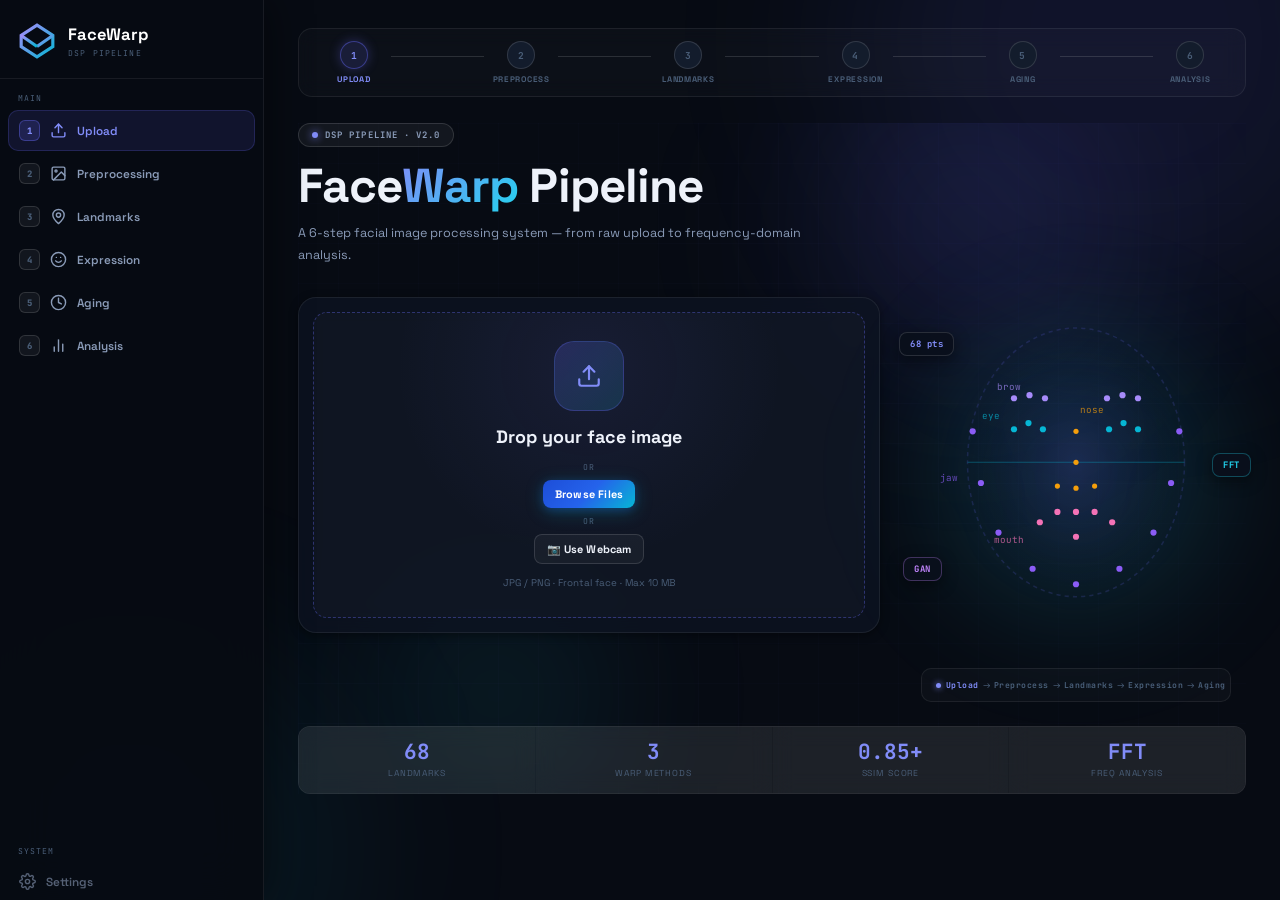
==== index.html @ c85b8b1a "özellik" ====
<!DOCTYPE html>
<html lang="en">

<head>
  <meta charset="UTF-8" />
  <meta name="viewport" content="width=device-width,initial-scale=1.0" />
  <title>FaceWarp DSP</title>
  <link rel="stylesheet" href="style.css" />
  <link
    href="https://fonts.googleapis.com/css2?family=Space+Grotesk:wght@400;500;600;700;800&family=JetBrains+Mono:wght@400;500;600;700&display=swap"
    rel="stylesheet" />
</head>

<body>

  <!-- ═══ SIDEBAR ═══ -->
  <aside class="sidebar" id="sidebar">
    <div class="sb-brand">
      <div class="sb-logo"><svg viewBox="0 0 24 24" fill="none" stroke="url(#lg)" stroke-width="2">
          <defs>
            <linearGradient id="lg" x1="0" y1="0" x2="1" y2="1">
              <stop offset="0%" stop-color="#a78bfa" />
              <stop offset="100%" stop-color="#06b6d4" />
            </linearGradient>
          </defs>
          <polygon points="12 2 22 8.5 22 15.5 12 22 2 15.5 2 8.5" />
          <line x1="12" y1="22" x2="12" y2="8.5" />
          <line x1="22" y1="8.5" x2="12" y2="15.5" />
          <line x1="2" y1="8.5" x2="12" y2="15.5" />
        </svg></div>
      <div>
        <div class="sb-title">FaceWarp</div>
        <div class="sb-sub">DSP Pipeline</div>
      </div>
    </div>
    <div class="sb-section-label">Main</div>
    <nav class="sb-nav">
      <button class="sb-item active" data-page="upload">
        <div class="sb-badge">1</div>
        <div class="sb-icon"><svg viewBox="0 0 24 24">
            <path d="M21 15v4a2 2 0 01-2 2H5a2 2 0 01-2-2v-4" />
            <polyline points="17 8 12 3 7 8" />
            <line x1="12" y1="3" x2="12" y2="15" />
          </svg></div><span>Upload</span>
      </button>
      <button class="sb-item" data-page="preprocess">
        <div class="sb-badge">2</div>
        <div class="sb-icon"><svg viewBox="0 0 24 24">
            <rect x="3" y="3" width="18" height="18" rx="2" />
            <circle cx="8.5" cy="8.5" r="1.5" />
            <path d="M21 15l-5-5L5 21" />
          </svg></div><span>Preprocessing</span>
      </button>
      <button class="sb-item" data-page="landmarks">
        <div class="sb-badge">3</div>
        <div class="sb-icon"><svg viewBox="0 0 24 24">
            <circle cx="12" cy="10" r="3" />
            <path d="M12 2a8 8 0 00-8 8c0 5.4 8 12 8 12s8-6.6 8-12a8 8 0 00-8-8z" />
          </svg></div><span>Landmarks</span>
      </button>
      <button class="sb-item" data-page="expression">
        <div class="sb-badge">4</div>
        <div class="sb-icon"><svg viewBox="0 0 24 24">
            <circle cx="12" cy="12" r="10" />
            <path d="M8 14s1.5 2 4 2 4-2 4-2" />
            <line x1="9" y1="9" x2="9.01" y2="9" />
            <line x1="15" y1="9" x2="15.01" y2="9" />
          </svg></div><span>Expression</span>
      </button>
      <button class="sb-item" data-page="aging">
        <div class="sb-badge">5</div>
        <div class="sb-icon"><svg viewBox="0 0 24 24">
            <circle cx="12" cy="12" r="10" />
            <polyline points="12 6 12 12 16 14" />
          </svg></div><span>Aging</span>
      </button>
      <button class="sb-item" data-page="analysis">
        <div class="sb-badge">6</div>
        <div class="sb-icon"><svg viewBox="0 0 24 24">
            <line x1="18" y1="20" x2="18" y2="10" />
            <line x1="12" y1="20" x2="12" y2="4" />
            <line x1="6" y1="20" x2="6" y2="14" />
          </svg></div><span>Analysis</span>
      </button>
    </nav>
    <div class="sb-section-label" style="margin-top:auto">System</div>
    <div class="sb-nav">
      <button class="sb-item sb-item-dim" data-page="settings">
        <div class="sb-icon"><svg viewBox="0 0 24 24">
            <circle cx="12" cy="12" r="3" />
            <path
              d="M19.4 15a1.65 1.65 0 00.33 1.82l.06.06a2 2 0 01-2.83 2.83l-.06-.06a1.65 1.65 0 00-1.82-.33 1.65 1.65 0 00-1 1.51V21a2 2 0 01-4 0v-.09A1.65 1.65 0 009 19.4a1.65 1.65 0 00-1.82.33l-.06.06a2 2 0 01-2.83-2.83l.06-.06A1.65 1.65 0 004.68 15a1.65 1.65 0 00-1.51-1H3a2 2 0 010-4h.09A1.65 1.65 0 004.6 9a1.65 1.65 0 00-.33-1.82l-.06-.06a2 2 0 012.83-2.83l.06.06A1.65 1.65 0 009 4.68a1.65 1.65 0 001-1.51V3a2 2 0 014 0v.09a1.65 1.65 0 001 1.51 1.65 1.65 0 001.82-.33l.06-.06a2 2 0 012.83 2.83l-.06.06A1.65 1.65 0 0019.4 9a1.65 1.65 0 001.51 1H21a2 2 0 010 4h-.09a1.65 1.65 0 00-1.51 1z" />
          </svg></div><span>Settings</span>
      </button>
    </div>

  </aside>

  <!-- ═══ MOBILE BAR ═══ -->
  <header class="topbar" id="topbar">
    <button class="topbar-btn" id="menuBtn"><span></span><span></span><span></span></button>
    <div class="topbar-title">FaceWarp DSP</div>
  </header>
  <div class="overlay" id="overlay"></div>

  <!-- ═══ MAIN ═══ -->
  <main class="main" id="main">

    <!-- Pipeline Progress Strip -->
    <div class="pipeline-strip" id="pipelineStrip">
      <div class="ps-step ps-active" data-step="upload">
        <div class="ps-node">1</div>
        <div>Upload</div>
      </div>
      <div class="ps-line" id="pline-1"></div>
      <div class="ps-step" data-step="preprocess">
        <div class="ps-node">2</div>
        <div>Preprocess</div>
      </div>
      <div class="ps-line" id="pline-2"></div>
      <div class="ps-step" data-step="landmarks">
        <div class="ps-node">3</div>
        <div>Landmarks</div>
      </div>
      <div class="ps-line" id="pline-3"></div>
      <div class="ps-step" data-step="expression">
        <div class="ps-node">4</div>
        <div>Expression</div>
      </div>
      <div class="ps-line" id="pline-4"></div>
      <div class="ps-step" data-step="aging">
        <div class="ps-node">5</div>
        <div>Aging</div>
      </div>
      <div class="ps-line" id="pline-5"></div>
      <div class="ps-step" data-step="analysis">
        <div class="ps-node">6</div>
        <div>Analysis</div>
      </div>
    </div>

    <!-- ═══════ PAGE: UPLOAD ═══════ -->
    <div class="page active" id="page-upload" style="position:relative">

      <!-- Animated background -->
      <div class="hero-bg" aria-hidden="true">
        <div class="hero-orb hero-orb-1"></div>
        <div class="hero-orb hero-orb-2"></div>
        <svg class="hero-grid" xmlns="http://www.w3.org/2000/svg">
          <defs>
            <pattern id="hgrid" width="40" height="40" patternUnits="userSpaceOnUse">
              <path d="M 40 0 L 0 0 0 40" fill="none" stroke="rgba(99,102,241,0.06)" stroke-width="1" />
            </pattern>
          </defs>
          <rect width="100%" height="100%" fill="url(#hgrid)" />
        </svg>
      </div>

      <!-- Hero Header -->
      <div class="hero-header">
        <div class="hero-badge"><span class="hero-badge-dot"></span>DSP Pipeline &middot; v2.0</div>
        <h1 class="hero-title">Face<span class="hero-grad">Warp</span> Pipeline</h1>
        <p class="hero-subtitle">A 6-step facial image processing system &mdash; from raw upload to frequency-domain
          analysis.</p>
      </div>

      <!-- Two-column layout -->
      <div class="hero-layout">

        <!-- Left: Upload -->
        <div class="upload-col">

          <div class="card card-upload" id="uploadCard">
            <div class="dropzone" id="dropzone">
              <div class="dz-ring">
                <svg viewBox="0 0 24 24">
                  <path d="M21 15v4a2 2 0 01-2 2H5a2 2 0 01-2-2v-4" />
                  <polyline points="17 8 12 3 7 8" />
                  <line x1="12" y1="3" x2="12" y2="15" />
                </svg>
              </div>
              <div class="dz-title">Drop your face image</div>
              <div class="dz-or">or</div>
              <button class="btn btn-primary btn-sm" id="browseBtn">Browse Files</button>
              <input type="file" id="fileInput" accept=".jpg,.jpeg,.png" hidden />
              <div class="dz-or">or</div>
              <button class="btn btn-outline btn-sm" id="webcamBtn" type="button">📷 Use Webcam</button>
              <div class="dz-hint">JPG / PNG · Frontal face · Max 10 MB</div>
            </div>
          </div>

          <div class="card card-preview" id="previewCard" style="display:none">
            <div class="pv-grid">
              <div class="pv-img-wrap"><img id="pvImg" src="" alt="Face" /></div>
              <div class="pv-details">
                <div class="pv-name" id="pvName">photo.jpg</div>
                <div class="pv-meta-grid">
                  <div class="pv-meta">
                    <div class="pv-meta-label">Format</div>
                    <div class="pv-meta-val" id="pvFormat">—</div>
                  </div>
                  <div class="pv-meta">
                    <div class="pv-meta-label">Size</div>
                    <div class="pv-meta-val" id="pvSize">—</div>
                  </div>
                  <div class="pv-meta">
                    <div class="pv-meta-label">Resolution</div>
                    <div class="pv-meta-val" id="pvRes">—</div>
                  </div>
                  <div class="pv-meta">
                    <div class="pv-meta-label">Validation</div>
                    <div class="pv-meta-val pv-ok" id="pvStatus">✓ Valid image</div>
                  </div>
                </div>
                <div class="pv-actions">
                  <button class="btn btn-primary" id="btnNext">Continue to Preprocessing →</button>
                  <button class="btn btn-ghost" id="btnRemove">Remove</button>
                </div>
              </div>
            </div>
          </div>

          <!-- Webcam panel -->
          <div class="card webcam-card" id="webcamCard" style="display:none">
            <div class="card-head">
              <h3>Webcam Capture</h3>
              <button class="btn btn-ghost btn-xs" id="btnCloseWebcam">✕ Close</button>
            </div>
            <div class="webcam-tryon-layout">
              <div class="webcam-preview-col">
                <div class="webcam-body">
                  <video id="webcamVideo" autoplay playsinline muted></video>
                  <canvas id="accessoryCanvas" aria-hidden="true"></canvas>
                  <canvas id="webcamCanvas" hidden></canvas>
                </div>
              </div>
              <aside class="accessory-catalog" aria-label="Virtual try-on catalog">
                <div class="catalog-topbar">
                  <div>
                    <div class="catalog-kicker">Virtual try-on</div>
                    <div class="catalog-title" id="catalogTitle">Categories</div>
                  </div>
                  <button class="btn btn-ghost btn-xs" id="catalogBackBtn" type="button">← Back</button>
                </div>

                <div class="catalog-breadcrumb" id="catalogBreadcrumb">Main menu</div>
                <div class="catalog-menu" id="catalogMenu"></div>

                <div class="catalog-selected">
                  <div><span>Glasses</span><strong id="selectedGlassesName">Off</strong></div>
                  <div><span>Hat</span><strong id="selectedHatName">Off</strong></div>
                  <div><span>Earrings</span><strong id="selectedEarringsName">Off</strong></div>
                  <div><span>Necklace</span><strong id="selectedNecklaceName">Off</strong></div>
                  <div><span>Lipstick</span><strong id="selectedLipstickName">Off</strong></div>
                  <div><span>Blush</span><strong id="selectedBlushName">Off</strong></div>
                  <div><span>Mirror</span><strong id="mirrorStatus">Off</strong></div>
                  <div><span>Debug</span><strong id="makeupDebugStatus">Debug anchors off</strong></div>
                </div>

                <div class="catalog-actions">
                  <button class="btn btn-outline btn-sm" id="catalogClearBtn" type="button">Clear Filters</button>
                  <button class="btn btn-outline btn-sm" id="mirrorToggleBtn" type="button">Mirror Off</button>
                </div>

                <div class="catalog-controls">
                  <span>A accessories</span>
                  <span>M makeup</span>
                  <span>B back</span>
                  <span>0 clear</span>
                  <span>D debug anchors</span>
                  <span>R mirror</span>
                  <span>Q / ESC close</span>
                </div>
              </aside>
            </div>
            <div id="liveOutputWrap" style="display:none;padding:6px 0;">
              <img id="liveOutput" alt="Live preview"
                style="width:100%;border-radius:8px;border:1px solid rgba(139,92,246,.25);" />
            </div>
            <div class="webcam-actions">
              <button class="btn btn-primary" id="btnCapture">📸 Capture Frame</button>
              <button class="btn btn-outline" id="btnLiveMode">⏵ Live Mode</button>
              <button class="btn btn-ghost" id="btnCancelWebcam">Cancel</button>
            </div>
          </div>

        </div><!-- /upload-col -->

        <!-- Right: Animated Face Visual -->
        <div class="hero-visual">
          <div class="hero-face-wrap">
            <div class="hero-face-bg"></div>
            <svg viewBox="0 0 300 340" class="hero-face-svg">
              <defs>
                <radialGradient id="faceBgG" cx="50%" cy="50%" r="50%">
                  <stop offset="0%" stop-color="rgba(99,102,241,0.12)" />
                  <stop offset="100%" stop-color="transparent" />
                </radialGradient>
              </defs>
              <ellipse cx="150" cy="160" rx="105" ry="130" fill="url(#faceBgG)" stroke="rgba(99,102,241,0.18)"
                stroke-width="1.5" stroke-dasharray="4 4" />
              <!-- Scan line -->
              <line x1="45" y1="160" x2="255" y2="160" stroke="rgba(6,182,212,0.35)" stroke-width="1"
                class="scan-line" />
              <!-- Jaw -->
              <circle cx="50" cy="130" r="3" fill="#8b5cf6" />
              <circle cx="58" cy="180" r="3" fill="#8b5cf6" />
              <circle cx="75" cy="228" r="3" fill="#8b5cf6" />
              <circle cx="108" cy="263" r="3" fill="#8b5cf6" />
              <circle cx="150" cy="278" r="3" fill="#8b5cf6" />
              <circle cx="192" cy="263" r="3" fill="#8b5cf6" />
              <circle cx="225" cy="228" r="3" fill="#8b5cf6" />
              <circle cx="242" cy="180" r="3" fill="#8b5cf6" />
              <circle cx="250" cy="130" r="3" fill="#8b5cf6" />
              <!-- Brows -->
              <circle cx="90" cy="98" r="3" fill="#a78bfa" />
              <circle cx="105" cy="95" r="3" fill="#a78bfa" />
              <circle cx="120" cy="98" r="3" fill="#a78bfa" />
              <circle cx="180" cy="98" r="3" fill="#a78bfa" />
              <circle cx="195" cy="95" r="3" fill="#a78bfa" />
              <circle cx="210" cy="98" r="3" fill="#a78bfa" />
              <!-- Eyes -->
              <circle cx="90" cy="128" r="3" fill="#06b6d4" />
              <circle cx="104" cy="122" r="3" fill="#06b6d4" />
              <circle cx="118" cy="128" r="3" fill="#06b6d4" />
              <circle cx="182" cy="128" r="3" fill="#06b6d4" />
              <circle cx="196" cy="122" r="3" fill="#06b6d4" />
              <circle cx="210" cy="128" r="3" fill="#06b6d4" />
              <!-- Nose -->
              <circle cx="150" cy="130" r="2.5" fill="#f59e0b" />
              <circle cx="150" cy="160" r="2.5" fill="#f59e0b" />
              <circle cx="150" cy="185" r="2.5" fill="#f59e0b" />
              <circle cx="132" cy="183" r="2.5" fill="#f59e0b" />
              <circle cx="168" cy="183" r="2.5" fill="#f59e0b" />
              <!-- Mouth -->
              <circle cx="115" cy="218" r="3" fill="#f472b6" />
              <circle cx="132" cy="208" r="3" fill="#f472b6" />
              <circle cx="150" cy="208" r="3" fill="#f472b6" />
              <circle cx="168" cy="208" r="3" fill="#f472b6" />
              <circle cx="185" cy="218" r="3" fill="#f472b6" />
              <circle cx="150" cy="232" r="3" fill="#f472b6" />
              <!-- Labels -->
              <text x="36" y="178" fill="#8b5cf6" font-size="9" font-family="JetBrains Mono,monospace" text-anchor="end"
                opacity="0.7">jaw</text>
              <text x="74" y="90" fill="#a78bfa" font-size="9" font-family="JetBrains Mono,monospace"
                opacity="0.7">brow</text>
              <text x="76" y="118" fill="#06b6d4" font-size="9" font-family="JetBrains Mono,monospace" text-anchor="end"
                opacity="0.7">eye</text>
              <text x="154" y="112" fill="#f59e0b" font-size="9" font-family="JetBrains Mono,monospace"
                opacity="0.7">nose</text>
              <text x="100" y="238" fill="#f472b6" font-size="9" font-family="JetBrains Mono,monospace"
                text-anchor="end" opacity="0.7">mouth</text>
            </svg>
            <!-- Floating chips -->
            <div class="hero-chip hero-chip-1">68 pts</div>
            <div class="hero-chip hero-chip-2">FFT</div>
            <div class="hero-chip hero-chip-3">GAN</div>
          </div>

          <!-- Mini pipeline -->
          <div class="hero-pipeline">
            <div class="hps-step hps-active"><span class="hps-dot"></span>Upload</div>
            <div class="hps-arrow">&#8594;</div>
            <div class="hps-step">Preprocess</div>
            <div class="hps-arrow">&#8594;</div>
            <div class="hps-step">Landmarks</div>
            <div class="hps-arrow">&#8594;</div>
            <div class="hps-step">Expression</div>
            <div class="hps-arrow">&#8594;</div>
            <div class="hps-step">Aging</div>
            <div class="hps-arrow">&#8594;</div>
            <div class="hps-step">Analysis</div>
          </div>
        </div><!-- /hero-visual -->

      </div><!-- /hero-layout -->

      <!-- Stats bar -->
      <div class="hero-stats">
        <div class="hstat"><span class="hstat-val">68</span>
          <div class="hstat-label">Landmarks</div>
        </div>
        <div class="hstat"><span class="hstat-val">3</span>
          <div class="hstat-label">Warp Methods</div>
        </div>
        <div class="hstat"><span class="hstat-val">0.85+</span>
          <div class="hstat-label">SSIM Score</div>
        </div>
        <div class="hstat"><span class="hstat-val">FFT</span>
          <div class="hstat-label">Freq Analysis</div>
        </div>
      </div>

    </div>

    <!-- ═══════ PAGE: PREPROCESS ═══════ -->
    <div class="page" id="page-preprocess" style="position:relative">

      <div class="hero-bg" aria-hidden="true">
        <div class="hero-orb hero-orb-1"
          style="background:radial-gradient(circle,rgba(16,185,129,0.13),transparent 70%);width:420px;height:420px;top:-90px;right:5%">
        </div>
        <div class="hero-orb hero-orb-2"
          style="background:radial-gradient(circle,rgba(99,102,241,0.09),transparent 70%);width:320px;height:320px;bottom:0;left:3%">
        </div>
        <div class="hero-orb"
          style="background:radial-gradient(circle,rgba(34,211,238,0.07),transparent 70%);width:260px;height:260px;top:30%;right:20%;position:absolute;pointer-events:none">
        </div>
        <svg class="hero-grid" xmlns="http://www.w3.org/2000/svg">
          <defs>
            <pattern id="hgrid-pp" width="40" height="40" patternUnits="userSpaceOnUse">
              <path d="M 40 0 L 0 0 0 40" fill="none" stroke="rgba(16,185,129,0.04)" stroke-width="1" />
            </pattern>
          </defs>
          <rect width="100%" height="100%" fill="url(#hgrid-pp)" />
        </svg>
      </div>

      <div class="hero-header hero-header-sm">
        <div class="hero-badge"><span class="hero-badge-dot"
            style="background:#34d399;box-shadow:0 0 8px rgba(52,211,153,0.85)"></span>Step 2 &middot; Preprocessing
        </div>
        <h1 class="hero-title hero-title-sm">Image <span class="hero-grad"
            style="background:linear-gradient(135deg,#34d399,#06b6d4);-webkit-background-clip:text;-webkit-text-fill-color:transparent;background-clip:text">Preprocessing</span>
        </h1>
        <p class="hero-subtitle">Face detection, alignment, normalisation and color mode selection — preparing the image
          for downstream analysis.</p>
      </div>

      <div class="page-act-row">
        <button class="btn btn-outline btn-sm" id="btnRunPP">
          <svg width="13" height="13" viewBox="0 0 24 24" fill="none" stroke="currentColor" stroke-width="2.2"
            stroke-linecap="round" stroke-linejoin="round">
            <polygon points="5 3 19 12 5 21 5 3" />
          </svg>
          Run Pipeline
        </button>
        <button class="btn btn-ghost btn-sm" id="btnResetPP">
          <svg width="13" height="13" viewBox="0 0 24 24" fill="none" stroke="currentColor" stroke-width="2.2"
            stroke-linecap="round" stroke-linejoin="round">
            <polyline points="1 4 1 10 7 10" />
            <path d="M3.51 15a9 9 0 1 0 .49-3.5" />
          </svg>
          Reset
        </button>
      </div>

      <div class="hero-layout">

        <!-- Left: Controls -->
        <div class="upload-col">

          <!-- Input Preview -->
          <div class="card">
            <div class="card-head">
              <h3>Input Image</h3><span class="tag tag-done">✓ Loaded</span>
            </div>
            <div class="pp-input-row">
              <div class="pp-thumb">
                <img id="ppThumbImg" src="" alt="Input preview"
                  style="display:none;width:100%;height:100%;object-fit:cover" />
                <div class="pp-thumb-placeholder" id="ppThumbPlaceholder">
                  <svg width="26" height="26" viewBox="0 0 24 24" fill="none" stroke="var(--ink-dim)" stroke-width="1.5"
                    stroke-linecap="round" stroke-linejoin="round">
                    <rect x="3" y="3" width="18" height="18" rx="2" />
                    <circle cx="8.5" cy="8.5" r="1.5" />
                    <path d="M21 15l-5-5L5 21" />
                  </svg>
                </div>
              </div>
              <div style="flex:1;min-width:0">
                <div class="pp-meta-name" id="ppFileName">portrait_01.jpg</div>
                <div class="pp-meta-grid">
                  <div>
                    <div class="pp-meta-label">Dimensions</div>
                    <div class="pp-meta-val" id="ppDim">1024 × 1024</div>
                  </div>
                  <div>
                    <div class="pp-meta-label">File Size</div>
                    <div class="pp-meta-val" id="ppFSize">2.4 MB</div>
                  </div>
                  <div>
                    <div class="pp-meta-label">Format</div>
                    <div class="pp-meta-val" id="ppFFormat">JPEG</div>
                  </div>
                  <div>
                    <div class="pp-meta-label">Faces</div>
                    <div class="pp-meta-val" style="color:var(--emerald)">1 detected</div>
                  </div>
                </div>
              </div>
            </div>
          </div>

          <!-- Detection & Crop -->
          <div class="card">
            <div class="card-head">
              <h3>Detection &amp; Crop</h3>
              <div class="seg seg-sm" id="segDetector" style="margin:0">
                <button class="seg-btn active" data-val="hog">HOG</button>
                <button class="seg-btn" data-val="cnn">CNN</button>
                <button class="seg-btn" data-val="mp">MediaPipe</button>
              </div>
            </div>
            <div class="ctrl-group">
              <div class="ctrl-row">
                <span class="ctrl-name">Confidence Threshold</span>
                <span class="ctrl-val" id="confVal">0.85</span>
              </div>
              <input type="range" class="slider" id="sliderConf" min="50" max="100" step="1" value="85"
                oninput="document.getElementById('confVal').textContent=(this.value/100).toFixed(2)" />
              <div class="slider-range-labels"><span>0.50</span><span>1.00</span></div>
            </div>
            <div class="ctrl-group">
              <div class="ctrl-row">
                <span class="ctrl-name">Face Padding</span>
                <span class="ctrl-val" id="padVal">20%</span>
              </div>
              <input type="range" class="slider" id="sliderPad" min="0" max="50" step="1" value="20"
                oninput="document.getElementById('padVal').textContent=this.value+'%'" />
              <div class="slider-range-labels"><span>0%</span><span>50%</span></div>
            </div>
          </div>

          <!-- Output Format -->
          <div class="card">
            <div class="card-head">
              <h3>Output Format</h3><span class="tag">Config</span>
            </div>
            <div class="select-wrap">
              <label class="select-label">Output Resolution</label>
              <select class="select" id="selectResize">
                <option value="112">112 × 112 — Lightweight</option>
                <option value="128">128 × 128 — Compact</option>
                <option value="224">224 × 224 — Standard (ImageNet)</option>
                <option value="256" selected>256 × 256 — Default</option>
                <option value="512">512 × 512 — High-res</option>
              </select>
            </div>
            <div style="margin-bottom:14px">
              <div class="pp-meta-label" style="margin-bottom:7px">Pixel Value Range</div>
              <div class="seg seg-sm" id="segNorm">
                <button class="seg-btn" data-val="255">0 – 255</button>
                <button class="seg-btn active" data-val="1">0 – 1</button>
                <button class="seg-btn" data-val="bipolar">−1 – 1</button>
              </div>
            </div>
            <div>
              <div class="pp-meta-label" style="margin-bottom:7px">Interpolation Method</div>
              <div class="seg seg-sm" id="segInterp">
                <button class="seg-btn active" data-val="bicubic">Bicubic</button>
                <button class="seg-btn" data-val="bilinear">Bilinear</button>
                <button class="seg-btn" data-val="nearest">Nearest</button>
              </div>
            </div>
          </div>

          <!-- Color Mode -->
          <div class="card">
            <div class="card-head">
              <h3>Color Mode</h3><span class="tag">Optional</span>
            </div>
            <div class="color-mode-row">
              <label class="radio-card active-radio" id="radioRGB">
                <div class="rc-dot"></div>
                <div>
                  <strong>RGB Color</strong>
                  <p>Full color — required for expression &amp; aging pipeline</p>
                </div>
              </label>
              <label class="radio-card" id="radioGray">
                <div class="rc-dot"></div>
                <div>
                  <strong>Grayscale</strong>
                  <p>Required for frequency-domain analysis (auto-applied)</p>
                </div>
              </label>
            </div>
          </div>

          <div class="page-nav">
            <button class="btn btn-ghost" onclick="nav('upload')">← Back to Upload</button>
            <button class="btn btn-primary" onclick="nav('landmarks')">Landmark Detection →</button>
          </div>

        </div><!-- /upload-col -->

        <!-- Right: Visual -->
        <div class="hero-visual">
          <div class="hero-face-wrap">
            <div class="hero-face-bg"
              style="background:radial-gradient(circle,rgba(16,185,129,0.15),rgba(99,102,241,0.08),transparent 70%)">
            </div>

            <!-- Step chips overlay -->
            <div class="pp-steps-overlay">
              <div class="pp-step-chip pp-step-done">
                <svg width="9" height="9" viewBox="0 0 24 24" fill="none" stroke="currentColor" stroke-width="3">
                  <polyline points="20 6 9 17 4 12" />
                </svg>
                Detect
              </div>
              <div class="pp-step-chip pp-step-done">
                <svg width="9" height="9" viewBox="0 0 24 24" fill="none" stroke="currentColor" stroke-width="3">
                  <polyline points="20 6 9 17 4 12" />
                </svg>
                Align
              </div>
              <div class="pp-step-chip pp-step-active">
                <span class="pp-step-dot"></span>
                Normalise
              </div>
              <div class="pp-step-chip">Grayscale</div>
            </div>

            <svg viewBox="0 0 300 340" class="hero-face-svg">
              <defs>
                <radialGradient id="ppBgG" cx="50%" cy="50%" r="50%">
                  <stop offset="0%" stop-color="rgba(16,185,129,0.10)" />
                  <stop offset="100%" stop-color="transparent" />
                </radialGradient>
              </defs>
              <ellipse cx="150" cy="170" rx="110" ry="130" fill="url(#ppBgG)" stroke="rgba(16,185,129,0.12)"
                stroke-width="1" stroke-dasharray="4 4" />
              <!-- HUD corner brackets -->
              <path d="M55 60 L55 30 L85 30" fill="none" stroke="rgba(16,185,129,0.75)" stroke-width="2"
                stroke-linecap="round" />
              <path d="M245 60 L245 30 L215 30" fill="none" stroke="rgba(16,185,129,0.75)" stroke-width="2"
                stroke-linecap="round" />
              <path d="M55 280 L55 310 L85 310" fill="none" stroke="rgba(16,185,129,0.75)" stroke-width="2"
                stroke-linecap="round" />
              <path d="M245 280 L245 310 L215 310" fill="none" stroke="rgba(16,185,129,0.75)" stroke-width="2"
                stroke-linecap="round" />
              <circle cx="55" cy="30" r="2.5" fill="#34d399" />
              <circle cx="245" cy="30" r="2.5" fill="#34d399" />
              <circle cx="55" cy="310" r="2.5" fill="#34d399" />
              <circle cx="245" cy="310" r="2.5" fill="#34d399" />
              <!-- Alignment crosshair -->
              <line x1="150" y1="50" x2="150" y2="96" stroke="rgba(34,211,238,0.35)" stroke-width="1"
                stroke-dasharray="3 3" />
              <line x1="100" y1="73" x2="200" y2="73" stroke="rgba(34,211,238,0.35)" stroke-width="1"
                stroke-dasharray="3 3" />
              <circle cx="150" cy="73" r="5" fill="none" stroke="rgba(34,211,238,0.55)" stroke-width="1" />
              <circle cx="150" cy="73" r="1.5" fill="rgba(34,211,238,0.7)" />
              <!-- Jaw -->
              <circle cx="72" cy="155" r="3.5" fill="rgba(139,92,246,0.6)" />
              <circle cx="79" cy="200" r="3.5" fill="rgba(139,92,246,0.6)" />
              <circle cx="94" cy="245" r="3.5" fill="rgba(139,92,246,0.6)" />
              <circle cx="120" cy="275" r="3.5" fill="rgba(139,92,246,0.6)" />
              <circle cx="150" cy="285" r="3.5" fill="rgba(139,92,246,0.6)" />
              <circle cx="180" cy="275" r="3.5" fill="rgba(139,92,246,0.6)" />
              <circle cx="206" cy="245" r="3.5" fill="rgba(139,92,246,0.6)" />
              <circle cx="221" cy="200" r="3.5" fill="rgba(139,92,246,0.6)" />
              <circle cx="228" cy="155" r="3.5" fill="rgba(139,92,246,0.6)" />
              <!-- Brows -->
              <circle cx="100" cy="115" r="3" fill="rgba(167,139,250,0.7)" />
              <circle cx="115" cy="110" r="3" fill="rgba(167,139,250,0.7)" />
              <circle cx="130" cy="112" r="3" fill="rgba(167,139,250,0.7)" />
              <circle cx="170" cy="112" r="3" fill="rgba(167,139,250,0.7)" />
              <circle cx="185" cy="110" r="3" fill="rgba(167,139,250,0.7)" />
              <circle cx="200" cy="115" r="3" fill="rgba(167,139,250,0.7)" />
              <!-- Eyes -->
              <circle cx="100" cy="138" r="3" fill="#06b6d4" />
              <circle cx="114" cy="132" r="3" fill="#06b6d4" />
              <circle cx="128" cy="138" r="3" fill="#06b6d4" />
              <circle cx="172" cy="138" r="3" fill="#06b6d4" />
              <circle cx="186" cy="132" r="3" fill="#06b6d4" />
              <circle cx="200" cy="138" r="3" fill="#06b6d4" />
              <!-- Nose -->
              <circle cx="150" cy="148" r="2.5" fill="#f59e0b" />
              <circle cx="150" cy="168" r="2.5" fill="#f59e0b" />
              <circle cx="150" cy="188" r="2.5" fill="#f59e0b" />
              <circle cx="135" cy="190" r="2.5" fill="#f59e0b" />
              <circle cx="165" cy="190" r="2.5" fill="#f59e0b" />
              <!-- Mouth -->
              <circle cx="122" cy="224" r="3" fill="rgba(244,114,182,0.8)" />
              <circle cx="136" cy="216" r="3" fill="rgba(244,114,182,0.8)" />
              <circle cx="150" cy="214" r="3" fill="rgba(244,114,182,0.8)" />
              <circle cx="164" cy="216" r="3" fill="rgba(244,114,182,0.8)" />
              <circle cx="178" cy="224" r="3" fill="rgba(244,114,182,0.8)" />
              <circle cx="150" cy="238" r="3" fill="rgba(244,114,182,0.8)" />
              <!-- Scan line -->
              <line x1="55" y1="170" x2="245" y2="170" stroke="rgba(16,185,129,0.4)" stroke-width="1"
                class="scan-line" />
              <!-- Width ruler -->
              <line x1="55" y1="320" x2="245" y2="320" stroke="rgba(16,185,129,0.22)" stroke-width="1" />
              <line x1="55" y1="316" x2="55" y2="324" stroke="rgba(16,185,129,0.4)" stroke-width="1.5" />
              <line x1="245" y1="316" x2="245" y2="324" stroke="rgba(16,185,129,0.4)" stroke-width="1.5" />
              <!-- Labels -->
              <text x="150" y="22" text-anchor="middle" fill="#34d399" font-size="8"
                font-family="JetBrains Mono,monospace" letter-spacing="0.08em">PREPROCESSING · ACTIVE</text>
              <text x="150" y="335" text-anchor="middle" fill="rgba(52,211,153,0.5)" font-size="7.5"
                font-family="JetBrains Mono,monospace" letter-spacing="0.06em">256×256 · NORMALISED · RGB</text>
            </svg>

            <!-- Floating chips -->
            <div class="hero-chip hero-chip-1">256px</div>
            <div class="hero-chip hero-chip-2">HOG</div>
            <div class="hero-chip hero-chip-3">0–1</div>
          </div>

          <!-- Output summary -->
          <div class="pp-output-card">
            <div class="pp-output-head">
              <svg width="13" height="13" viewBox="0 0 24 24" fill="none" stroke="currentColor" stroke-width="2.5"
                stroke-linecap="round" stroke-linejoin="round">
                <polyline points="20 6 9 17 4 12" />
              </svg>
              Pipeline Output
            </div>
            <div class="pp-output-stats">
              <div class="pp-ostat"><span id="ppOutSize">256×256</span>
                <div>Resolution</div>
              </div>
              <div class="pp-ostat"><span id="ppOutNorm">0 – 1</span>
                <div>Range</div>
              </div>
              <div class="pp-ostat"><span id="ppOutColor">RGB</span>
                <div>Color</div>
              </div>
            </div>
          </div>

          <!-- Mini pipeline strip -->
          <div class="hero-pipeline">
            <div class="hps-step">Upload</div>
            <div class="hps-arrow">&#8594;</div>
            <div class="hps-step hps-active"><span class="hps-dot"></span>Preprocess</div>
            <div class="hps-arrow">&#8594;</div>
            <div class="hps-step">Landmarks</div>
            <div class="hps-arrow">&#8594;</div>
            <div class="hps-step">Expression</div>
            <div class="hps-arrow">&#8594;</div>
            <div class="hps-step">Aging</div>
            <div class="hps-arrow">&#8594;</div>
            <div class="hps-step">Analysis</div>
          </div>
        </div><!-- /hero-visual -->

      </div><!-- /hero-layout -->

      <!-- Stats bar -->
      <div class="hero-stats">
        <div class="hstat"><span class="hstat-val" id="ppStatRes">256×256</span>
          <div class="hstat-label">Output Resolution</div>
        </div>
        <div class="hstat"><span class="hstat-val">4</span>
          <div class="hstat-label">Pipeline Steps</div>
        </div>
        <div class="hstat"><span class="hstat-val">HOG</span>
          <div class="hstat-label">Face Detector</div>
        </div>
        <div class="hstat"><span class="hstat-val" id="ppStatColor">RGB</span>
          <div class="hstat-label">Color Mode</div>
        </div>
      </div>

    </div>


    <!-- ═══════ PAGE: LANDMARKS ═══════ -->
    <div class="page" id="page-landmarks" style="position:relative">

      <div class="hero-bg" aria-hidden="true">
        <div class="hero-orb hero-orb-1"
          style="background:radial-gradient(circle,rgba(139,92,246,0.16),transparent 70%);width:520px;height:520px;top:-130px;right:3%">
        </div>
        <div class="hero-orb hero-orb-2"
          style="background:radial-gradient(circle,rgba(6,182,212,0.09),transparent 70%);width:380px;height:380px;bottom:-60px;left:-2%">
        </div>
        <div class="hero-orb"
          style="background:radial-gradient(circle,rgba(244,114,182,0.07),transparent 70%);width:300px;height:300px;top:28%;left:32%;position:absolute;pointer-events:none">
        </div>
        <svg class="hero-grid" xmlns="http://www.w3.org/2000/svg">
          <defs>
            <pattern id="hgrid-lm" width="44" height="44" patternUnits="userSpaceOnUse">
              <path d="M 44 0 L 0 0 0 44" fill="none" stroke="rgba(139,92,246,0.045)" stroke-width="1" />
            </pattern>
          </defs>
          <rect width="100%" height="100%" fill="url(#hgrid-lm)" />
        </svg>
      </div>

      <div class="hero-header hero-header-sm">
        <div class="hero-badge"><span class="hero-badge-dot"
            style="background:#a78bfa;box-shadow:0 0 8px rgba(167,139,250,0.9)"></span>Step 3 &middot; Landmark
          Detection</div>
        <h1 class="hero-title hero-title-sm">Facial <span class="hero-grad"
            style="background:linear-gradient(135deg,#a78bfa,#06b6d4);-webkit-background-clip:text;-webkit-text-fill-color:transparent;background-clip:text">Landmark</span>
          Mapping</h1>
        <p class="hero-subtitle">68 anatomical keypoints across 5 facial regions — jawline, eyebrows, eyes, nose, and
          mouth — detected in 12 ms.</p>
      </div>

      <div class="page-act-row">
        <button class="btn btn-primary btn-sm" id="btnRunLM">
          <svg width="13" height="13" viewBox="0 0 24 24" fill="none" stroke="currentColor" stroke-width="2.2"
            stroke-linecap="round" stroke-linejoin="round">
            <circle cx="11" cy="11" r="8" />
            <line x1="21" y1="21" x2="16.65" y2="16.65" />
          </svg>
          Detect Landmarks
        </button>
        <button class="btn btn-outline btn-sm" id="btnExportCSV">
          <svg width="13" height="13" viewBox="0 0 24 24" fill="none" stroke="currentColor" stroke-width="2.2"
            stroke-linecap="round" stroke-linejoin="round">
            <path d="M21 15v4a2 2 0 01-2 2H5a2 2 0 01-2-2v-4" />
            <polyline points="7 10 12 15 17 10" />
            <line x1="12" y1="15" x2="12" y2="3" />
          </svg>
          Export CSV
        </button>
        <button class="btn btn-ghost btn-sm" id="btnExportJSON">
          <svg width="13" height="13" viewBox="0 0 24 24" fill="none" stroke="currentColor" stroke-width="2.2"
            stroke-linecap="round" stroke-linejoin="round">
            <path d="M14 2H6a2 2 0 00-2 2v16a2 2 0 002 2h12a2 2 0 002-2V8z" />
            <polyline points="14 2 14 8 20 8" />
          </svg>
          Export JSON
        </button>
      </div>

      <div class="lm-layout">

        <!-- ── Canvas card ── -->
        <div class="card lm-canvas-card">

          <div class="lm-toolbar">
            <label class="sw"><input type="checkbox" id="tgPoints" checked /><span class="sw-track"></span><span
                style="font-size:0.73rem;font-weight:600;color:var(--ink-soft)">Points</span></label>
            <label class="sw"><input type="checkbox" id="tgMesh" /><span class="sw-track"></span><span
                style="font-size:0.73rem;font-weight:600;color:var(--ink-soft)">Mesh</span></label>
            <label class="sw"><input type="checkbox" id="tgLabels" /><span class="sw-track"></span><span
                style="font-size:0.73rem;font-weight:600;color:var(--ink-soft)">Labels</span></label>
            <div class="lm-toolbar-sep"></div>
            <div class="seg seg-sm" id="segRegion" style="flex:0">
              <button class="seg-btn active" data-val="all">All</button>
              <button class="seg-btn" data-val="jaw" style="color:#a78bfa">Jaw</button>
              <button class="seg-btn" data-val="brow" style="color:#c4b5fd">Brow</button>
              <button class="seg-btn" data-val="eyes" style="color:#06b6d4">Eyes</button>
              <button class="seg-btn" data-val="nose" style="color:#f59e0b">Nose</button>
              <button class="seg-btn" data-val="mouth" style="color:#f472b6">Mouth</button>
            </div>
            <div class="lm-toolbar-right">
              <span
                style="font-family:'JetBrains Mono',monospace;font-size:0.62rem;letter-spacing:0.05em;color:var(--indigo)">68
                pts</span>
            </div>
          </div>

          <!-- SVG Canvas -->
          <div class="lm-canvas">
            <div class="lm-scan" aria-hidden="true"></div>
            <svg viewBox="0 0 300 290" class="lm-svg" id="lmSvg">
              <defs>
                <radialGradient id="lmFaceGlow" cx="50%" cy="44%" r="52%">
                  <stop offset="0%" stop-color="rgba(139,92,246,0.11)" />
                  <stop offset="100%" stop-color="transparent" />
                </radialGradient>
                <linearGradient id="lmAccGrad" x1="0%" y1="0%" x2="100%" y2="100%">
                  <stop offset="0%" stop-color="#a78bfa" />
                  <stop offset="100%" stop-color="#34d399" />
                </linearGradient>
              </defs>

              <!-- Face silhouette background -->
              <polygon
                points="62,138 55,110 65,78 88,54 115,40 150,35 185,40 212,54 235,78 245,110 238,138 240,156 238,174 232,192 222,208 209,221 192,231 172,239 150,242 128,239 108,231 91,221 78,208 68,192 62,174 60,156"
                fill="url(#lmFaceGlow)" stroke="rgba(139,92,246,0.09)" stroke-width="1" />

              <!-- Guide lines -->
              <line x1="150" y1="30" x2="150" y2="258" stroke="rgba(139,92,246,0.07)" stroke-width="1"
                stroke-dasharray="3 7" />
              <line x1="62" y1="124" x2="238" y2="124" stroke="rgba(6,182,212,0.05)" stroke-width="1"
                stroke-dasharray="2 8" />
              <line x1="82" y1="195" x2="218" y2="195" stroke="rgba(244,114,182,0.05)" stroke-width="1"
                stroke-dasharray="2 8" />

              <!-- Corner HUD markers -->
              <path d="M8,8 L8,20 M8,8 L20,8" stroke="rgba(167,139,250,0.3)" stroke-width="1.5" fill="none" />
              <path d="M292,8 L292,20 M292,8 L280,8" stroke="rgba(167,139,250,0.3)" stroke-width="1.5" fill="none" />
              <path d="M8,282 L8,270 M8,282 L20,282" stroke="rgba(167,139,250,0.3)" stroke-width="1.5" fill="none" />
              <path d="M292,282 L292,270 M292,282 L280,282" stroke="rgba(167,139,250,0.3)" stroke-width="1.5"
                fill="none" />
              <text x="150" y="14" text-anchor="middle" fill="rgba(167,139,250,0.42)" font-size="7"
                font-family="JetBrains Mono,monospace" letter-spacing="0.1em">LANDMARK DETECTION · 68-PT · dlib</text>

              <!-- Mesh group (toggled by JS) -->
              <g id="meshG" opacity="0">
              </g>

              <!-- Face connection paths -->
              <g id="connG">
                <!-- Jaw -->
                <polyline class="lm-face-conn" data-region="jaw"
                  points="62,138 60,156 62,174 68,192 78,208 91,221 108,231 128,239 150,242 172,239 192,231 209,221 222,208 232,192 238,174 240,156 238,138"
                  stroke="rgba(139,92,246,0.38)" stroke-width="1.4" />
                <!-- Left eyebrow -->
                <polyline class="lm-face-conn" data-region="brow" points="77,108 90,99 107,95 122,97 135,104"
                  stroke="rgba(167,139,250,0.45)" stroke-width="1.4" />
                <!-- Right eyebrow -->
                <polyline class="lm-face-conn" data-region="brow" points="165,104 178,97 193,95 210,99 223,108"
                  stroke="rgba(167,139,250,0.45)" stroke-width="1.4" />
                <!-- Left eye outline -->
                <polygon class="lm-face-conn" data-region="eyes" points="88,125 98,117 111,117 121,124 111,131 98,131"
                  stroke="rgba(6,182,212,0.55)" stroke-width="1.5" />
                <!-- Right eye outline -->
                <polygon class="lm-face-conn" data-region="eyes"
                  points="179,124 189,117 202,117 212,125 202,131 189,131" stroke="rgba(6,182,212,0.55)"
                  stroke-width="1.5" />
                <!-- Nose bridge -->
                <polyline class="lm-face-conn" data-region="nose" points="150,112 150,124 150,136 150,148"
                  stroke="rgba(245,158,11,0.42)" stroke-width="1.4" />
                <!-- Nose bottom -->
                <polyline class="lm-face-conn" data-region="nose" points="135,160 141,165 150,168 159,165 165,160"
                  stroke="rgba(245,158,11,0.42)" stroke-width="1.4" />
                <!-- Nose laterals -->
                <line class="lm-face-conn" data-region="nose" x1="135" y1="160" x2="150" y2="148"
                  stroke="rgba(245,158,11,0.2)" stroke-width="1" stroke-dasharray="2 3" />
                <line class="lm-face-conn" data-region="nose" x1="165" y1="160" x2="150" y2="148"
                  stroke="rgba(245,158,11,0.2)" stroke-width="1" stroke-dasharray="2 3" />
                <!-- Outer mouth -->
                <polygon class="lm-face-conn" data-region="mouth"
                  points="118,194 128,186 139,182 150,180 161,182 172,186 182,194 172,205 161,209 150,211 139,209 128,205"
                  stroke="rgba(244,114,182,0.5)" stroke-width="1.5" />
                <!-- Inner mouth -->
                <polygon class="lm-face-conn" data-region="mouth"
                  points="124,194 136,188 150,185 164,188 176,194 164,202 150,204 136,202"
                  stroke="rgba(236,72,153,0.38)" stroke-width="1.1" />
              </g>

              <!-- Landmark points -->
              <g id="ptsG">
                <!-- Jaw 0–16: #8b5cf6 -->
                <circle cx="62" cy="138" r="2.8" fill="#8b5cf6" class="lm-pt" data-idx="0" />
                <circle cx="60" cy="156" r="2.6" fill="#8b5cf6" class="lm-pt" data-idx="1" opacity=".82" />
                <circle cx="62" cy="174" r="2.6" fill="#8b5cf6" class="lm-pt" data-idx="2" opacity=".82" />
                <circle cx="68" cy="192" r="2.6" fill="#8b5cf6" class="lm-pt" data-idx="3" opacity=".82" />
                <circle cx="78" cy="208" r="2.6" fill="#8b5cf6" class="lm-pt" data-idx="4" opacity=".82" />
                <circle cx="91" cy="221" r="2.6" fill="#8b5cf6" class="lm-pt" data-idx="5" opacity=".82" />
                <circle cx="108" cy="231" r="2.6" fill="#8b5cf6" class="lm-pt" data-idx="6" opacity=".82" />
                <circle cx="128" cy="239" r="2.6" fill="#8b5cf6" class="lm-pt" data-idx="7" opacity=".82" />
                <circle cx="150" cy="242" r="3.2" fill="#8b5cf6" class="lm-pt" data-idx="8" />
                <circle cx="172" cy="239" r="2.6" fill="#8b5cf6" class="lm-pt" data-idx="9" opacity=".82" />
                <circle cx="192" cy="231" r="2.6" fill="#8b5cf6" class="lm-pt" data-idx="10" opacity=".82" />
                <circle cx="209" cy="221" r="2.6" fill="#8b5cf6" class="lm-pt" data-idx="11" opacity=".82" />
                <circle cx="222" cy="208" r="2.6" fill="#8b5cf6" class="lm-pt" data-idx="12" opacity=".82" />
                <circle cx="232" cy="192" r="2.6" fill="#8b5cf6" class="lm-pt" data-idx="13" opacity=".82" />
                <circle cx="238" cy="174" r="2.6" fill="#8b5cf6" class="lm-pt" data-idx="14" opacity=".82" />
                <circle cx="240" cy="156" r="2.6" fill="#8b5cf6" class="lm-pt" data-idx="15" opacity=".82" />
                <circle cx="238" cy="138" r="2.8" fill="#8b5cf6" class="lm-pt" data-idx="16" />
                <!-- Left brow 17–21: #a78bfa -->
                <circle cx="77" cy="108" r="2.6" fill="#a78bfa" class="lm-pt" data-idx="17" />
                <circle cx="90" cy="99" r="2.6" fill="#a78bfa" class="lm-pt" data-idx="18" />
                <circle cx="107" cy="95" r="2.6" fill="#a78bfa" class="lm-pt" data-idx="19" />
                <circle cx="122" cy="97" r="2.6" fill="#a78bfa" class="lm-pt" data-idx="20" />
                <circle cx="135" cy="104" r="2.6" fill="#a78bfa" class="lm-pt" data-idx="21" />
                <!-- Right brow 22–26 -->
                <circle cx="165" cy="104" r="2.6" fill="#a78bfa" class="lm-pt" data-idx="22" />
                <circle cx="178" cy="97" r="2.6" fill="#a78bfa" class="lm-pt" data-idx="23" />
                <circle cx="193" cy="95" r="2.6" fill="#a78bfa" class="lm-pt" data-idx="24" />
                <circle cx="210" cy="99" r="2.6" fill="#a78bfa" class="lm-pt" data-idx="25" />
                <circle cx="223" cy="108" r="2.6" fill="#a78bfa" class="lm-pt" data-idx="26" />
                <!-- Nose bridge 27–30: #f59e0b -->
                <circle cx="150" cy="112" r="2.4" fill="#f59e0b" class="lm-pt" data-idx="27" />
                <circle cx="150" cy="124" r="2.4" fill="#f59e0b" class="lm-pt" data-idx="28" />
                <circle cx="150" cy="136" r="2.4" fill="#f59e0b" class="lm-pt" data-idx="29" />
                <circle cx="150" cy="148" r="2.4" fill="#f59e0b" class="lm-pt" data-idx="30" />
                <!-- Nose bottom 31–35 -->
                <circle cx="135" cy="160" r="2.4" fill="#f59e0b" class="lm-pt" data-idx="31" />
                <circle cx="141" cy="165" r="2.4" fill="#f59e0b" class="lm-pt" data-idx="32" />
                <circle cx="150" cy="168" r="2.8" fill="#f59e0b" class="lm-pt" data-idx="33" />
                <circle cx="159" cy="165" r="2.4" fill="#f59e0b" class="lm-pt" data-idx="34" />
                <circle cx="165" cy="160" r="2.4" fill="#f59e0b" class="lm-pt" data-idx="35" />
                <!-- Left eye 36–41: #06b6d4 -->
                <circle cx="88" cy="125" r="2.7" fill="#06b6d4" class="lm-pt" data-idx="36" />
                <circle cx="98" cy="117" r="2.5" fill="#06b6d4" class="lm-pt" data-idx="37" />
                <circle cx="111" cy="117" r="2.5" fill="#06b6d4" class="lm-pt" data-idx="38" />
                <circle cx="121" cy="124" r="2.7" fill="#06b6d4" class="lm-pt" data-idx="39" />
                <circle cx="111" cy="131" r="2.5" fill="#06b6d4" class="lm-pt" data-idx="40" />
                <circle cx="98" cy="131" r="2.5" fill="#06b6d4" class="lm-pt" data-idx="41" />
                <!-- Right eye 42–47 -->
                <circle cx="179" cy="124" r="2.7" fill="#06b6d4" class="lm-pt" data-idx="42" />
                <circle cx="189" cy="117" r="2.5" fill="#06b6d4" class="lm-pt" data-idx="43" />
                <circle cx="202" cy="117" r="2.5" fill="#06b6d4" class="lm-pt" data-idx="44" />
                <circle cx="212" cy="125" r="2.7" fill="#06b6d4" class="lm-pt" data-idx="45" />
                <circle cx="202" cy="131" r="2.5" fill="#06b6d4" class="lm-pt" data-idx="46" />
                <circle cx="189" cy="131" r="2.5" fill="#06b6d4" class="lm-pt" data-idx="47" />
                <!-- Outer mouth 48–59: #f472b6 -->
                <circle cx="118" cy="194" r="2.8" fill="#f472b6" class="lm-pt" data-idx="48" />
                <circle cx="128" cy="186" r="2.6" fill="#f472b6" class="lm-pt" data-idx="49" />
                <circle cx="139" cy="182" r="2.6" fill="#f472b6" class="lm-pt" data-idx="50" />
                <circle cx="150" cy="180" r="2.6" fill="#f472b6" class="lm-pt" data-idx="51" />
                <circle cx="161" cy="182" r="2.6" fill="#f472b6" class="lm-pt" data-idx="52" />
                <circle cx="172" cy="186" r="2.6" fill="#f472b6" class="lm-pt" data-idx="53" />
                <circle cx="182" cy="194" r="2.8" fill="#f472b6" class="lm-pt" data-idx="54" />
                <circle cx="172" cy="205" r="2.6" fill="#f472b6" class="lm-pt" data-idx="55" />
                <circle cx="161" cy="209" r="2.6" fill="#f472b6" class="lm-pt" data-idx="56" />
                <circle cx="150" cy="211" r="2.6" fill="#f472b6" class="lm-pt" data-idx="57" />
                <circle cx="139" cy="209" r="2.6" fill="#f472b6" class="lm-pt" data-idx="58" />
                <circle cx="128" cy="205" r="2.6" fill="#f472b6" class="lm-pt" data-idx="59" />
                <!-- Inner mouth 60–67: #ec4899 -->
                <circle cx="124" cy="194" r="2.2" fill="#ec4899" class="lm-pt" data-idx="60" />
                <circle cx="136" cy="188" r="2.2" fill="#ec4899" class="lm-pt" data-idx="61" />
                <circle cx="150" cy="185" r="2.2" fill="#ec4899" class="lm-pt" data-idx="62" />
                <circle cx="164" cy="188" r="2.2" fill="#ec4899" class="lm-pt" data-idx="63" />
                <circle cx="176" cy="194" r="2.2" fill="#ec4899" class="lm-pt" data-idx="64" />
                <circle cx="164" cy="202" r="2.2" fill="#ec4899" class="lm-pt" data-idx="65" />
                <circle cx="150" cy="204" r="2.2" fill="#ec4899" class="lm-pt" data-idx="66" />
                <circle cx="136" cy="202" r="2.2" fill="#ec4899" class="lm-pt" data-idx="67" />
              </g>

              <!-- Labels group (toggled) -->
              <g id="labelsG" opacity="0">
                <text x="50" y="140" fill="#8b5cf6" font-size="7.5" font-family="JetBrains Mono" text-anchor="end"
                  data-idx="0">0</text>
                <text x="144" y="252" fill="#8b5cf6" font-size="7.5" font-family="JetBrains Mono" text-anchor="end"
                  data-idx="8">8</text>
                <text x="250" y="140" fill="#8b5cf6" font-size="7.5" font-family="JetBrains Mono"
                  data-idx="16">16</text>
                <text x="64" y="108" fill="#a78bfa" font-size="7.5" font-family="JetBrains Mono" text-anchor="end"
                  data-idx="17">17</text>
                <text x="235" y="109" fill="#a78bfa" font-size="7.5" font-family="JetBrains Mono"
                  data-idx="26">26</text>
                <text x="150" y="104" fill="#f59e0b" font-size="7.5" font-family="JetBrains Mono" text-anchor="middle"
                  data-idx="27">27</text>
                <text x="75" y="125" fill="#06b6d4" font-size="7.5" font-family="JetBrains Mono" text-anchor="end"
                  data-idx="36">36</text>
                <text x="225" y="126" fill="#06b6d4" font-size="7.5" font-family="JetBrains Mono"
                  data-idx="45">45</text>
                <text x="105" y="194" fill="#f472b6" font-size="7.5" font-family="JetBrains Mono" text-anchor="end"
                  data-idx="48">48</text>
                <text x="195" y="195" fill="#f472b6" font-size="7.5" font-family="JetBrains Mono"
                  data-idx="54">54</text>
              </g>
            </svg>
          </div><!-- /lm-canvas -->

          <!-- Footer HUD -->
          <div class="lm-canvas-footer">
            <div class="lm-canvas-status">
              <div class="lm-status-dot" id="lmStatusDot"></div>
              <span id="lmStatusText">Awaiting detection…</span>
            </div>
            <span class="lm-coord-live" id="lmCoordDisplay">x: — &nbsp; y: —</span>
            <span style="color:var(--indigo);font-weight:700">dlib 68-pt v1.0</span>
          </div>
        </div><!-- /canvas card -->

        <!-- ── Right panel ── -->
        <div class="lm-side">

          <div class="card" style="padding:14px">
            <div class="card-head" style="margin-bottom:10px">
              <h3 style="font-size:0.82rem">Pipeline Input</h3>
              <span class="tag">Preview</span>
            </div>
            <div class="pp-input-row" style="align-items:center">
              <div class="pp-thumb" style="width:64px;height:64px">
                <img id="lmThumbImg" src="" alt="Landmark input"
                  style="display:none;width:100%;height:100%;object-fit:cover" />
                <div class="pp-thumb-placeholder" id="lmThumbPlaceholder">
                  <svg width="22" height="22" viewBox="0 0 24 24" fill="none" stroke="var(--ink-dim)" stroke-width="1.5"
                    stroke-linecap="round" stroke-linejoin="round">
                    <rect x="3" y="3" width="18" height="18" rx="2" />
                    <circle cx="8.5" cy="8.5" r="1.5" />
                    <path d="M21 15l-5-5L5 21" />
                  </svg>
                </div>
              </div>
              <div style="min-width:0;flex:1">
                <div class="pp-meta-name" id="lmFileName" style="margin-bottom:2px">portrait_01.jpg</div>
                <div class="pp-meta-label">Current working image</div>
              </div>
            </div>
          </div>

          <!-- Accuracy ring card -->
          <div class="card" style="padding:18px 16px">
            <div class="card-head" style="justify-content:center;margin-bottom:14px">
              <h3 style="font-size:0.9rem;letter-spacing:0.02em">Detection Accuracy</h3>
            </div>
            <div class="lm-acc-ring">
              <svg viewBox="0 0 100 100">
                <!-- track -->
                <circle cx="50" cy="50" r="40" fill="none" stroke="rgba(255,255,255,0.06)" stroke-width="9" />
                <!-- 99.2%: circumference=251.3, fill=249.3 -->
                <circle id="lmAccRing" cx="50" cy="50" r="40" fill="none" stroke="url(#lmAccGrad)" stroke-width="9"
                  stroke-dasharray="249.3 251.3" stroke-dashoffset="62.8" stroke-linecap="round"
                  style="filter:drop-shadow(0 0 4px rgba(167,139,250,0.5))" />
              </svg>
              <div class="lm-acc-val">
                <span id="lmConfText" style="font-size:1.3rem;color:var(--emerald);line-height:1">99.2</span>
                <small style="font-size:0.5rem;color:var(--ink-dim);letter-spacing:0.1em">CONF %</small>
              </div>
            </div>
            <div style="display:flex;justify-content:center;gap:22px;margin-top:14px">
              <div style="text-align:center">
                <div id="lmPtsCount"
                  style="font-family:'JetBrains Mono',monospace;font-size:1rem;font-weight:800;color:var(--indigo)">
                  68</div>
                <div
                  style="font-size:0.56rem;color:var(--ink-dim);text-transform:uppercase;letter-spacing:0.08em;margin-top:2px">
                  Points</div>
              </div>
              <div style="text-align:center">
                <div style="font-family:'JetBrains Mono',monospace;font-size:1rem;font-weight:800;color:var(--purple)">5
                </div>
                <div
                  style="font-size:0.56rem;color:var(--ink-dim);text-transform:uppercase;letter-spacing:0.08em;margin-top:2px">
                  Regions</div>
              </div>
              <div style="text-align:center">
                <div id="lmLatencyVal"
                  style="font-family:'JetBrains Mono',monospace;font-size:1rem;font-weight:800;color:var(--cyan)">
                  12ms</div>
                <div
                  style="font-size:0.56rem;color:var(--ink-dim);text-transform:uppercase;letter-spacing:0.08em;margin-top:2px">
                  Latency</div>
              </div>
            </div>
          </div>

          <!-- Region breakdown -->
          <div class="card">
            <div class="card-head">
              <h3>Region Breakdown</h3>
              <span class="tag" style="background:rgba(139,92,246,0.12);color:#a78bfa">68 pts</span>
            </div>
            <div class="legend-grid">
              <div class="lg-row">
                <span class="lg-dot" style="background:#8b5cf6;border-radius:50%"></span>
                <div class="lg-row-inner">
                  <div class="lg-row-top"><span>Jawline</span><strong>17 &middot; 25%</strong></div>
                  <div class="lg-bar-track">
                    <div class="lg-bar-fill" style="width:25%;background:linear-gradient(90deg,#8b5cf6,#a78bfa)"></div>
                  </div>
                </div>
              </div>
              <div class="lg-row">
                <span class="lg-dot" style="background:#a78bfa;border-radius:50%"></span>
                <div class="lg-row-inner">
                  <div class="lg-row-top"><span>Eyebrows</span><strong>10 &middot; 15%</strong></div>
                  <div class="lg-bar-track">
                    <div class="lg-bar-fill" style="width:15%;background:linear-gradient(90deg,#a78bfa,#c4b5fd)"></div>
                  </div>
                </div>
              </div>
              <div class="lg-row">
                <span class="lg-dot" style="background:#06b6d4;border-radius:50%"></span>
                <div class="lg-row-inner">
                  <div class="lg-row-top"><span>Eyes</span><strong>12 &middot; 18%</strong></div>
                  <div class="lg-bar-track">
                    <div class="lg-bar-fill" style="width:18%;background:linear-gradient(90deg,#06b6d4,#22d3ee)"></div>
                  </div>
                </div>
              </div>
              <div class="lg-row">
                <span class="lg-dot" style="background:#f59e0b;border-radius:50%"></span>
                <div class="lg-row-inner">
                  <div class="lg-row-top"><span>Nose</span><strong>9 &middot; 13%</strong></div>
                  <div class="lg-bar-track">
                    <div class="lg-bar-fill" style="width:13%;background:linear-gradient(90deg,#f59e0b,#fbbf24)"></div>
                  </div>
                </div>
              </div>
              <div class="lg-row">
                <span class="lg-dot" style="background:#f472b6;border-radius:50%"></span>
                <div class="lg-row-inner">
                  <div class="lg-row-top"><span>Mouth</span><strong>20 &middot; 29%</strong></div>
                  <div class="lg-bar-track">
                    <div class="lg-bar-fill" style="width:29%;background:linear-gradient(90deg,#f472b6,#ec4899)"></div>
                  </div>
                </div>
              </div>
              <div class="lg-row lg-total">
                <span class="lg-dot"
                  style="background:transparent;border:1px solid var(--line-strong);border-radius:50%"></span>
                <div class="lg-row-inner">
                  <div class="lg-row-top"><span style="color:var(--ink);font-weight:700">Total</span><strong
                      style="color:var(--indigo)">68</strong></div>
                </div>
              </div>
            </div>
            <div class="lm-conf-row">
              <span class="lm-conf-label">Detection Confidence</span>
              <span class="lm-conf-badge" id="lmConfBadge">—</span>
            </div>
          </div>

          <!-- Model settings -->
          <div class="card">
            <div class="card-head">
              <h3>Detection Model</h3>
            </div>
            <div class="lm-model-row" style="margin-bottom:10px">
              <div class="lm-model-label">Backend</div>
              <div class="seg seg-sm" id="segModel">
                <button class="seg-btn active" data-val="dlib">dlib</button>
                <button class="seg-btn" data-val="mediapipe">MediaPipe</button>
                <button class="seg-btn" data-val="ensemble">Ensemble</button>
              </div>
            </div>
            <div style="margin-bottom:10px">
              <div class="lm-model-label" style="margin-bottom:6px">Landmark Schema</div>
              <div class="seg seg-sm" id="segSchema">
                <button class="seg-btn active" data-val="68">68-pt</button>
                <button class="seg-btn" data-val="81">81-pt</button>
                <button class="seg-btn" data-val="468">MP 468</button>
              </div>
            </div>
            <div class="ctrl-divider" style="margin:10px 0"></div>
            <div class="ctrl-row">
              <span class="ctrl-name" style="font-size:0.74rem">Sub-pixel refinement</span>
              <label class="sw"><input type="checkbox" id="tgSubpixel" checked /><span class="sw-track"></span></label>
            </div>
            <div class="ctrl-row">
              <span class="ctrl-name" style="font-size:0.74rem">Temporal smoothing</span>
              <label class="sw"><input type="checkbox" id="tgSmooth" /><span class="sw-track"></span></label>
            </div>
          </div>

          <!-- Navigation -->
          <div style="display:flex;flex-direction:column;gap:8px;margin-top:auto">
            <button class="btn btn-ghost btn-full" onclick="nav('preprocess')">← Back to Preprocessing</button>
            <button class="btn btn-primary btn-full" onclick="nav('expression')">Expression Manipulation →</button>
          </div>

        </div><!-- /lm-side -->
      </div><!-- /lm-layout -->

      <!-- Stats bar -->
      <div class="hero-stats" style="margin-top:18px">
        <div class="hstat"><span class="hstat-val" id="lmStatPts">—</span>
          <div class="hstat-label">Landmarks</div>
        </div>
        <div class="hstat"><span class="hstat-val">5</span>
          <div class="hstat-label">Regions</div>
        </div>
        <div class="hstat"><span class="hstat-val" id="lmStatConf">—</span>
          <div class="hstat-label">Confidence</div>
        </div>
        <div class="hstat"><span class="hstat-val" id="lmStatBackend">—</span>
          <div class="hstat-label">Backend</div>
        </div>
      </div>

      <div class="page-nav">
        <button class="btn btn-ghost" onclick="nav('preprocess')">&#x2190; Back to Preprocessing</button>
      </div>

    </div>


    <!-- ═══════ PAGE: EXPRESSION ═══════ -->
    <div class="page" id="page-expression" style="position:relative">

      <div class="hero-bg" aria-hidden="true">
        <div class="hero-orb hero-orb-1"
          style="background:radial-gradient(circle,rgba(244,114,182,0.12),transparent 70%);width:400px;height:400px;top:-90px;right:5%">
        </div>
        <div class="hero-orb hero-orb-2"
          style="background:radial-gradient(circle,rgba(139,92,246,0.08),transparent 70%);width:340px;height:340px;bottom:0;left:3%">
        </div>
        <svg class="hero-grid" xmlns="http://www.w3.org/2000/svg">
          <defs>
            <pattern id="hgrid-ex" width="40" height="40" patternUnits="userSpaceOnUse">
              <path d="M 40 0 L 0 0 0 40" fill="none" stroke="rgba(244,114,182,0.04)" stroke-width="1" />
            </pattern>
          </defs>
          <rect width="100%" height="100%" fill="url(#hgrid-ex)" />
        </svg>
      </div>

      <div class="hero-header hero-header-sm">
        <div class="hero-badge"><span class="hero-badge-dot"
            style="background:#f472b6;box-shadow:0 0 8px rgba(244,114,182,0.85)"></span>Step 4 &middot; Expression
          Warping</div>
        <h1 class="hero-title hero-title-sm">Expression <span class="hero-grad">Warp</span> Engine</h1>
        <p class="hero-subtitle">Real-time facial expression manipulation via landmark-driven mesh deformation.</p>
      </div>
      <div class="page-act-row">
        <button class="btn btn-outline btn-sm" id="btnSaveExpr">&#x1F4BE; Save Image</button>
      </div>

      <div class="expr-layout">
        <div class="card expr-controls">
          <div class="card-head">
            <h3>Parameters</h3><button class="btn btn-ghost btn-xs" id="btnResetExpr">Reset</button>
          </div>

          <div class="pp-input-row" style="margin-bottom:14px;align-items:center">
            <div class="pp-thumb" style="width:58px;height:58px">
              <img id="exprThumbImg" src="" alt="Expression input"
                style="display:none;width:100%;height:100%;object-fit:cover" />
              <div class="pp-thumb-placeholder" id="exprThumbPlaceholder">
                <svg width="20" height="20" viewBox="0 0 24 24" fill="none" stroke="var(--ink-dim)" stroke-width="1.5"
                  stroke-linecap="round" stroke-linejoin="round">
                  <rect x="3" y="3" width="18" height="18" rx="2" />
                  <circle cx="8.5" cy="8.5" r="1.5" />
                  <path d="M21 15l-5-5L5 21" />
                </svg>
              </div>
            </div>
            <div style="min-width:0;flex:1">
              <div class="pp-meta-name" id="exprFileName" style="margin-bottom:2px">portrait_01.jpg</div>
              <div class="pp-meta-label">Image used for expression warp</div>
            </div>
          </div>

          <!-- ── Accordion: Facial Expressions ───────────────────── -->
          <details class="acc-section" open>
            <summary>
              <svg class="acc-icon" viewBox="0 0 24 24" fill="none" stroke="currentColor" stroke-width="2"
                stroke-linecap="round" stroke-linejoin="round">
                <path d="M8 14s1.5 2 4 2 4-2 4-2" />
                <line x1="9" y1="9" x2="9.01" y2="9" />
                <line x1="15" y1="9" x2="15.01" y2="9" />
                <circle cx="12" cy="12" r="10" />
              </svg>
              Facial Expressions
              <span class="acc-badge">2</span>
            </summary>
            <div class="acc-body">
              <div class="param-ctrl">
                <div class="param-header">
                  <div class="param-icon-wrap">
                    <svg viewBox="0 0 32 32" fill="none" stroke="currentColor" stroke-width="1.5" stroke-linecap="round"
                      stroke-linejoin="round">
                      <ellipse cx="16" cy="16" rx="11" ry="12" stroke-opacity=".25" />
                      <path d="M10 19 Q16 25 22 19" />
                      <path d="M10 19 L9 16" stroke-opacity=".5" />
                      <path d="M22 19 L23 16" stroke-opacity=".5" />
                    </svg>
                  </div>
                  <div class="param-info">
                    <span class="param-name">Smile Enhancement</span>
                    <span class="param-micro">Corner elevation &middot; jaw anchors</span>
                  </div>
                  <span class="param-val" id="vSmile">0%</span>
                </div>
                <div class="param-track-wrap">
                  <input type="range" min="0" max="100" value="0" class="param-slider" id="sSmile" style="--pct:0%" />
                  <div class="param-tick-row">
                    <span>0</span><span>25</span><span>50</span><span>75</span><span>100</span>
                  </div>
                </div>
              </div>
              <div class="param-ctrl">
                <div class="param-header">
                  <div class="param-icon-wrap">
                    <svg viewBox="0 0 32 32" fill="none" stroke="currentColor" stroke-width="1.5" stroke-linecap="round"
                      stroke-linejoin="round">
                      <path d="M12 18 Q16 23 20 18" stroke-opacity=".25" />
                      <path d="M12 18 Q16 14 20 18" />
                      <path d="M8 18 L4 18 M5 16 L4 18 L5 20" stroke-opacity=".6" />
                      <path d="M24 18 L28 18 M27 16 L28 18 L27 20" stroke-opacity=".6" />
                    </svg>
                  </div>
                  <div class="param-info">
                    <span class="param-name">Lip Widening</span>
                    <span class="param-micro">Lateral expansion &middot; mouth corners</span>
                  </div>
                  <span class="param-val" id="vLip">0%</span>
                </div>
                <div class="param-track-wrap">
                  <input type="range" min="0" max="100" value="0" class="param-slider" id="sLip" style="--pct:0%" />
                  <div class="param-tick-row">
                    <span>0</span><span>25</span><span>50</span><span>75</span><span>100</span>
                  </div>
                </div>
              </div>
            </div>
          </details>

          <!-- ── Accordion: Ocular & Brow ──────────────────────────── -->
          <details class="acc-section" open>
            <summary>
              <svg class="acc-icon" viewBox="0 0 24 24" fill="none" stroke="currentColor" stroke-width="2"
                stroke-linecap="round" stroke-linejoin="round">
                <path d="M1 12s4-8 11-8 11 8 11 8-4 8-11 8-11-8-11-8z" />
                <circle cx="12" cy="12" r="3" />
              </svg>
              Ocular &amp; Brow
              <span class="acc-badge">2</span>
            </summary>
            <div class="acc-body">
              <div class="param-ctrl">
                <div class="param-header">
                  <div class="param-icon-wrap">
                    <svg viewBox="0 0 32 32" fill="none" stroke="currentColor" stroke-width="1.5" stroke-linecap="round"
                      stroke-linejoin="round">
                      <path d="M7 20 Q11 14 16 16 Q21 14 25 20" stroke-opacity=".25" />
                      <path d="M9 17 Q13 11 16 13 Q19 11 23 17" />
                      <path d="M12 14 L12 10 M11 11 L12 10 L13 11" stroke-opacity=".6" />
                      <path d="M20 14 L20 10 M19 11 L20 10 L21 11" stroke-opacity=".6" />
                    </svg>
                  </div>
                  <div class="param-info">
                    <span class="param-name">Eyebrow Raise</span>
                    <span class="param-micro">Superior displacement &middot; brow mesh</span>
                  </div>
                  <span class="param-val" id="vBrow">0%</span>
                </div>
                <div class="param-track-wrap">
                  <input type="range" min="0" max="100" value="0" class="param-slider" id="sBrow" style="--pct:0%" />
                  <div class="param-tick-row">
                    <span>0</span><span>25</span><span>50</span><span>75</span><span>100</span>
                  </div>
                </div>
              </div>
              <div class="param-ctrl">
                <div class="param-header">
                  <div class="param-icon-wrap">
                    <svg viewBox="0 0 32 32" fill="none" stroke="currentColor" stroke-width="1.5" stroke-linecap="round"
                      stroke-linejoin="round">
                      <ellipse cx="10" cy="16" rx="6" ry="4" />
                      <ellipse cx="22" cy="16" rx="6" ry="4" />
                      <circle cx="10" cy="16" r="2.2" fill="currentColor" stroke="none" opacity=".55" />
                      <circle cx="22" cy="16" r="2.2" fill="currentColor" stroke="none" opacity=".55" />
                      <path d="M4 16 Q10 9 16 16 Q22 9 28 16" stroke-opacity=".3" stroke-dasharray="2 2" />
                    </svg>
                  </div>
                  <div class="param-info">
                    <span class="param-name">Big Eyes</span>
                    <span class="param-micro">Iris radial expansion &middot; brow &amp; nose locked</span>
                  </div>
                  <span class="param-val" id="vEyeSize">0%</span>
                </div>
                <div class="param-track-wrap">
                  <input type="range" min="0" max="100" value="0" class="param-slider" id="sEyeSize" style="--pct:0%" />
                  <div class="param-tick-row">
                    <span>0</span><span>25</span><span>50</span><span>75</span><span>100</span>
                  </div>
                </div>
              </div>
            </div>
          </details>

          <!-- ── Accordion: Face Contouring ───────────────────────── -->
          <details class="acc-section" open>
            <summary>
              <svg class="acc-icon" viewBox="0 0 24 24" fill="none" stroke="currentColor" stroke-width="2"
                stroke-linecap="round" stroke-linejoin="round">
                <path
                  d="M20.84 4.61a5.5 5.5 0 0 0-7.78 0L12 5.67l-1.06-1.06a5.5 5.5 0 0 0-7.78 7.78l1.06 1.06L12 21.23l7.78-7.78 1.06-1.06a5.5 5.5 0 0 0 0-7.78z" />
              </svg>
              Face Contouring
              <span class="acc-badge">2</span>
            </summary>
            <div class="acc-body">
              <div class="param-ctrl">
                <div class="param-header">
                  <div class="param-icon-wrap">
                    <svg viewBox="0 0 32 32" fill="none" stroke="currentColor" stroke-width="1.5" stroke-linecap="round"
                      stroke-linejoin="round">
                      <ellipse cx="16" cy="16" rx="11" ry="13" stroke-opacity=".28" />
                      <ellipse cx="16" cy="16" rx="7" ry="9" stroke-dasharray="2 2" stroke-opacity=".35" />
                      <path d="M3 16 L8 16 M7 14 L8 16 L7 18" stroke-opacity=".65" />
                      <path d="M29 16 L24 16 M25 14 L24 16 L25 18" stroke-opacity=".65" />
                    </svg>
                  </div>
                  <div class="param-info">
                    <span class="param-name">Face Slimming</span>
                    <span class="param-micro">Bilateral jaw compression &middot; oval axis</span>
                  </div>
                  <span class="param-val" id="vSlim">0%</span>
                </div>
                <div class="param-track-wrap">
                  <input type="range" min="0" max="100" value="0" class="param-slider" id="sSlim" style="--pct:0%" />
                  <div class="param-tick-row">
                    <span>0</span><span>25</span><span>50</span><span>75</span><span>100</span>
                  </div>
                </div>
              </div>
              <div class="param-ctrl">
                <div class="param-header">
                  <div class="param-icon-wrap">
                    <svg viewBox="0 0 32 32" fill="none" stroke="currentColor" stroke-width="1.5" stroke-linecap="round"
                      stroke-linejoin="round">
                      <ellipse cx="16" cy="15" rx="10" ry="9" stroke-opacity=".28" />
                      <ellipse cx="16" cy="16" rx="12" ry="11" />
                      <path d="M8 18 Q11 23 16 24 Q21 23 24 18" stroke-opacity=".55" />
                      <circle cx="9" cy="15" r="1.4" fill="currentColor" stroke="none" opacity=".45" />
                      <circle cx="23" cy="15" r="1.4" fill="currentColor" stroke="none" opacity=".45" />
                    </svg>
                  </div>
                  <div class="param-info">
                    <span class="param-name">Facial Volume</span>
                    <span class="param-micro">Cheek &amp; submental fullness &middot; radial expansion</span>
                  </div>
                  <span class="param-val" id="vFaceFullness">0%</span>
                </div>
                <div class="param-track-wrap">
                  <input type="range" min="0" max="100" value="0" class="param-slider" id="sFaceFullness"
                    style="--pct:0%" />
                  <div class="param-tick-row">
                    <span>0</span><span>25</span><span>50</span><span>75</span><span>100</span>
                  </div>
                </div>
              </div>
            </div>
          </details>

          <!-- ── Accordion: Aesthetic Enhancements ────────────────── -->
          <details class="acc-section acc-section-aesthetic">
            <summary>
              <svg class="acc-icon" viewBox="0 0 24 24" fill="none" stroke="currentColor" stroke-width="2"
                stroke-linecap="round" stroke-linejoin="round">
                <path
                  d="M20.84 4.61a5.5 5.5 0 0 0-7.78 0L12 5.67l-1.06-1.06a5.5 5.5 0 0 0-7.78 7.78l1.06 1.06L12 21.23l7.78-7.78 1.06-1.06a5.5 5.5 0 0 0 0-7.78z" />
                <circle cx="12" cy="12" r="3" fill="currentColor" opacity=".3" />
              </svg>
              Aesthetic Enhancements
              <span class="acc-badge acc-badge-color">2</span>
            </summary>
            <div class="acc-body">

              <!-- Lip Tint -->
              <div class="param-ctrl">
                <div class="param-header">
                  <div class="param-icon-wrap">
                    <svg viewBox="0 0 32 32" fill="none" stroke="currentColor" stroke-width="1.5" stroke-linecap="round"
                      stroke-linejoin="round">
                      <path d="M8 18 Q12 23 16 22 Q20 23 24 18" />
                      <path d="M8 18 Q12 14 16 15 Q20 14 24 18" stroke-opacity=".3" />
                      <ellipse cx="16" cy="20" rx="8" ry="3.5" fill="rgba(139,92,246,.18)"
                        stroke="rgba(139,92,246,.55)" />
                    </svg>
                  </div>
                  <div class="param-info">
                    <span class="param-name">Lip Tint</span>
                    <span class="param-micro">Rose overlay &middot; texture preserved</span>
                  </div>
                  <span class="param-val" id="vLipTint">0%</span>
                </div>
                <div class="param-track-wrap">
                  <input type="range" min="0" max="100" value="0" class="param-slider param-slider-color" id="sLipTint"
                    style="--pct:0%" />
                  <div class="param-tick-row">
                    <span>0</span><span>25</span><span>50</span><span>75</span><span>100</span>
                  </div>
                </div>
              </div>

              <!-- Blush Effect -->
              <div class="param-ctrl">
                <div class="param-header">
                  <div class="param-icon-wrap">
                    <svg viewBox="0 0 32 32" fill="none" stroke="currentColor" stroke-width="1.5" stroke-linecap="round"
                      stroke-linejoin="round">
                      <ellipse cx="10" cy="19" rx="6" ry="4" fill="rgba(139,92,246,.15)"
                        stroke="rgba(139,92,246,.45)" />
                      <ellipse cx="22" cy="19" rx="6" ry="4" fill="rgba(139,92,246,.15)"
                        stroke="rgba(139,92,246,.45)" />
                      <ellipse cx="16" cy="14" rx="8" ry="10" stroke-opacity=".15" />
                    </svg>
                  </div>
                  <div class="param-info">
                    <span class="param-name">Blush Effect</span>
                    <span class="param-micro">Gaussian cheek flush &middot; landmarks 205 &amp; 425</span>
                  </div>
                  <span class="param-val" id="vBlush">0%</span>
                </div>
                <div class="param-track-wrap">
                  <input type="range" min="0" max="100" value="0" class="param-slider param-slider-color" id="sBlush"
                    style="--pct:0%" />
                  <div class="param-tick-row">
                    <span>0</span><span>25</span><span>50</span><span>75</span><span>100</span>
                  </div>
                </div>
              </div>

            </div>
          </details>

          <div class="ctrl-divider"></div>

          <div class="card-head">
            <h3>Deformation Settings</h3>
          </div>

          <div class="select-wrap">
            <label class="select-label">
              Expression Source
              <span class="info-tip" tabindex="0" role="tooltip" aria-label="Expression source info">&#x24D8;
                <span class="info-tip-popup"><strong>Manual Sliders</strong> uses the controls above. <strong>Reference
                    Only</strong> ignores slider values and copies the uploaded reference expression.</span>
              </span>
            </label>
            <select id="sExprMode" class="select">
              <option value="manual" selected>Manual Sliders</option>
              <option value="reference-only">Reference Only</option>
            </select>
            <span class="select-micro">Choose whether expression comes from sliders or the reference image</span>
          </div>

          <div class="select-wrap">
            <label class="select-label">
              Warp Method
              <span class="info-tip" tabindex="0" role="tooltip" aria-label="Warp method info">&#x24D8;
                <span class="info-tip-popup">Determines the mathematical algorithm that maps source landmark positions
                  to target positions. <strong>TPS</strong> gives smooth global deformations; <strong>Delaunay</strong>
                  offers local triangulated control.</span>
              </span>
            </label>
            <select id="sWarpMethod" class="select">
              <option value="delaunay" selected>Delaunay Triangulation</option>
              <option value="tps">Thin-Plate Spline</option>
            </select>
            <span class="select-micro">Defines the mesh interpolation algorithm</span>
          </div>

          <div class="select-wrap">
            <label class="select-label">
              Interpolation
              <span class="info-tip" tabindex="0" role="tooltip" aria-label="Interpolation info">&#x24D8;
                <span class="info-tip-popup">Controls how pixel values are estimated at sub-pixel coordinates during
                  image resampling. <strong>Bicubic</strong> preserves sharpness; <strong>Bilinear</strong> is faster
                  with slight smoothing.</span>
              </span>
            </label>
            <select class="select">
              <option>Bilinear</option>
              <option>Bicubic</option>
              <option>Nearest Neighbor</option>
            </select>
            <span class="select-micro">Pixel-level resampling quality</span>
          </div>

          <label class="sw" style="margin-top:.5rem"><input type="checkbox" checked /><span
              class="sw-track"></span><span class="sw-label">Minimize distortions</span></label>

          <button class="btn btn-primary btn-full" style="margin-top:1rem" id="btnApplyExpr">
            <svg viewBox="0 0 24 24" width="14" height="14" fill="none" stroke="currentColor" stroke-width="2.5"
              stroke-linecap="round" stroke-linejoin="round">
              <polygon points="5 3 19 12 5 21 5 3" />
            </svg>
            Apply Warp
          </button>

          <div class="ctrl-divider"></div>
          <div class="card-head">
            <h3>Reference Expression</h3>
          </div>
          <p class="card-desc" style="margin:0 0 10px">Upload a reference face to transfer its expression via AI.</p>
          <div class="ref-drop" id="refDrop">
            <svg viewBox="0 0 24 24" width="20" height="20" fill="none" stroke="currentColor" stroke-width="2"
              stroke-linecap="round" stroke-linejoin="round">
              <circle cx="12" cy="8" r="4" />
              <path d="M6 20v-2a6 6 0 0112 0v2" />
            </svg>
            <span id="refLabel">Drop reference image or <u>browse</u></span>
            <input type="file" id="refInput" accept=".jpg,.jpeg,.png" hidden />
          </div>
          <div class="ref-preview" id="refPreview" style="display:none">
            <img id="refImg" src="" alt="Reference face" />
            <div style="display:flex;gap:6px;margin-top:6px;">
              <button class="btn btn-ghost btn-xs" id="btnClearRef">&#x2715; Clear</button>
              <button class="btn btn-primary btn-xs" id="btnApplyTransfer">&#x279C; Transfer Expression</button>
            </div>
          </div>
        </div>

        <div class="expr-compare">
          <!-- Original -->
          <div class="comp-card scan-card">
            <div class="comp-head">
              <span class="comp-dot" style="background:var(--muted)"></span>
              <span>Original</span>
              <span class="scan-label">REF</span>
            </div>
            <div class="comp-body">
              <svg viewBox="0 0 200 240" class="face-svg">
                <ellipse cx="100" cy="120" rx="72" ry="90" fill="rgba(29,78,216,.04)" stroke="rgba(29,78,216,.15)"
                  stroke-width="1" />
                <path d="M72 102 Q80 95 92 102" fill="none" stroke="#3B82F6" stroke-width="1.5" />
                <path d="M108 102 Q120 95 128 102" fill="none" stroke="#3B82F6" stroke-width="1.5" />
                <ellipse cx="82" cy="115" rx="10" ry="7" fill="none" stroke="#06b6d4" stroke-width="1.2" />
                <ellipse cx="118" cy="115" rx="10" ry="7" fill="none" stroke="#06b6d4" stroke-width="1.2" />
                <circle cx="82" cy="115" r="3.5" fill="rgba(6,182,212,.2)" />
                <circle cx="118" cy="115" r="3.5" fill="rgba(6,182,212,.2)" />
                <path d="M100 125 L93 148 Q100 153 107 148 Z" fill="none" stroke="rgba(245,158,11,.4)"
                  stroke-width="1" />
                <path d="M82 170 Q100 178 118 170" fill="none" stroke="#f472b6" stroke-width="1.8" />
              </svg>
            </div>
          </div>

          <div class="comp-arrow-wrap">
            <div class="comp-arrow-line"></div>
            <div class="comp-arrow-icon">&rarr;</div>
            <div class="comp-arrow-line"></div>
          </div>

          <!-- Transformed -->
          <div class="comp-card scan-card comp-card-active">
            <div class="comp-head">
              <span class="comp-dot" style="background:var(--accent)"></span>
              <span>Transformed</span>
              <label class="sw mesh-sw" style="margin-left:auto" title="Toggle deformation mesh wireframe">
                <input type="checkbox" id="toggleMesh" />
                <span class="sw-track"></span>
                <span class="sw-label">Mesh</span>
              </label>
            </div>
            <div class="comp-body">
              <svg viewBox="0 0 200 240" class="face-svg" id="exprSvg">
                <ellipse cx="100" cy="120" rx="72" ry="90" fill="rgba(29,78,216,.04)" stroke="rgba(29,78,216,.15)"
                  stroke-width="1" id="exFace" />
                <path d="M72 102 Q80 95 92 102" fill="none" stroke="#3B82F6" stroke-width="1.5" id="exBrowL" />
                <path d="M108 102 Q120 95 128 102" fill="none" stroke="#3B82F6" stroke-width="1.5" id="exBrowR" />
                <ellipse cx="82" cy="115" rx="10" ry="7" fill="none" stroke="#06b6d4" stroke-width="1.2" />
                <ellipse cx="118" cy="115" rx="10" ry="7" fill="none" stroke="#06b6d4" stroke-width="1.2" />
                <circle cx="82" cy="115" r="3.5" fill="rgba(6,182,212,.2)" />
                <circle cx="118" cy="115" r="3.5" fill="rgba(6,182,212,.2)" />
                <path d="M100 125 L93 148 Q100 153 107 148 Z" fill="none" stroke="rgba(245,158,11,.4)"
                  stroke-width="1" />
                <path d="M82 170 Q100 178 118 170" fill="none" stroke="#f472b6" stroke-width="1.8" id="exMouth" />
                <!-- Deformation mesh overlay (toggled via checkbox) -->
                <g id="meshOverlay" style="opacity:0;transition:opacity .3s ease">
                  <line x1="82" y1="115" x2="100" y2="120" stroke="rgba(29,78,216,.4)" stroke-width=".8"
                    stroke-dasharray="3 2" />
                  <line x1="118" y1="115" x2="100" y2="120" stroke="rgba(29,78,216,.4)" stroke-width=".8"
                    stroke-dasharray="3 2" />
                  <line x1="100" y1="120" x2="100" y2="148" stroke="rgba(29,78,216,.4)" stroke-width=".8"
                    stroke-dasharray="3 2" />
                  <line x1="82" y1="115" x2="82" y2="170" stroke="rgba(29,78,216,.28)" stroke-width=".7"
                    stroke-dasharray="3 2" />
                  <line x1="118" y1="115" x2="118" y2="170" stroke="rgba(29,78,216,.28)" stroke-width=".7"
                    stroke-dasharray="3 2" />
                  <line x1="72" y1="102" x2="82" y2="115" stroke="rgba(59,130,246,.35)" stroke-width=".7"
                    stroke-dasharray="3 2" />
                  <line x1="128" y1="102" x2="118" y2="115" stroke="rgba(59,130,246,.35)" stroke-width=".7"
                    stroke-dasharray="3 2" />
                  <line x1="82" y1="170" x2="100" y2="178" stroke="rgba(244,114,182,.4)" stroke-width=".7"
                    stroke-dasharray="3 2" />
                  <line x1="118" y1="170" x2="100" y2="178" stroke="rgba(244,114,182,.4)" stroke-width=".7"
                    stroke-dasharray="3 2" />
                  <circle cx="82" cy="115" r="2.2" fill="none" stroke="rgba(29,78,216,.6)" stroke-width=".9" />
                  <circle cx="118" cy="115" r="2.2" fill="none" stroke="rgba(29,78,216,.6)" stroke-width=".9" />
                  <circle cx="100" cy="120" r="2.2" fill="none" stroke="rgba(29,78,216,.6)" stroke-width=".9" />
                  <circle cx="100" cy="148" r="2.2" fill="none" stroke="rgba(29,78,216,.6)" stroke-width=".9" />
                  <circle cx="82" cy="170" r="2.2" fill="none" stroke="rgba(244,114,182,.55)" stroke-width=".9" />
                  <circle cx="118" cy="170" r="2.2" fill="none" stroke="rgba(244,114,182,.55)" stroke-width=".9" />
                  <circle cx="72" cy="102" r="2" fill="none" stroke="rgba(59,130,246,.45)" stroke-width=".8" />
                  <circle cx="128" cy="102" r="2" fill="none" stroke="rgba(59,130,246,.45)" stroke-width=".8" />
                </g>
              </svg>
            </div>
            <div class="comp-params" id="exprParams">
              <span>Smile: 0%</span><span>Brow: 0%</span><span>Lip: 0%</span><span>Slim: 0%</span>
            </div>
          </div>
        </div>

        <!-- ── RIGHT: Technical Metrics panel ──────────────────────── -->
        <div class="expr-metrics-panel">
          <div class="metrics-panel-card">
            <div class="metrics-section-head">Technical Metrics</div>
            <div class="metric-grid-2">
              <div class="metric-card" id="mcDuration">
                <div class="metric-val" id="mcDurationVal">—</div>
                <div class="metric-lbl">Duration</div>
              </div>
              <div class="metric-card" id="mcMoved">
                <div class="metric-val" id="mcMovedVal">—</div>
                <div class="metric-lbl">Moved pts</div>
              </div>
              <div class="metric-card" id="mcMaxD">
                <div class="metric-val" id="mcMaxDVal">—</div>
                <div class="metric-lbl">Max &Delta; px</div>
              </div>
              <div class="metric-card" id="mcTri">
                <div class="metric-val" id="mcTriVal">—</div>
                <div class="metric-lbl">Triangles</div>
              </div>
            </div>
            <div style="margin-top:8px">
              <div class="metric-card-wide" id="mcMethod">
                <span class="metric-wide-lbl">Method</span>
                <span class="metric-wide-val" id="mcMethodVal">—</span>
              </div>
            </div>
            <div style="margin-top:7px">
              <div class="metric-card-wide metric-color-status" id="mcColorStatus">
                <span class="metric-wide-lbl">
                  <span class="color-status-dot" id="mcColorDot"></span>
                  Color Processing
                </span>
                <span class="metric-wide-val" id="mcColorVal">Inactive</span>
              </div>
            </div>
          </div>
          <div class="metrics-panel-card">
            <div class="live-stream-head">Live Stream</div>
            <div class="live-stream" id="exprLiveStream">
              <div class="ls-row">
                <span class="ls-ts">—</span>
                <span class="ls-val">Awaiting warp&hellip;</span>
              </div>
            </div>
          </div>
        </div>

      </div>

      <div class="page-nav">
        <button class="btn btn-ghost" onclick="nav('landmarks')">&#x2190; Back to Landmarks</button>
        <button class="btn btn-primary" onclick="nav('aging')">Aging Simulation &#x2192;</button>
      </div>

    </div>

    <!-- ═══════ PAGE: AGING ═══════ -->
    <div class="page" id="page-aging" style="position:relative">

      <!-- Ambient background -->
      <div class="hero-bg" aria-hidden="true">
        <div class="hero-orb"
          style="background:radial-gradient(circle,rgba(251,191,36,0.15),transparent 70%);width:480px;height:480px;top:-100px;right:4%">
        </div>
        <div class="hero-orb"
          style="background:radial-gradient(circle,rgba(251,113,133,0.09),transparent 70%);width:360px;height:360px;bottom:30px;left:2%">
        </div>
        <svg class="hero-grid" xmlns="http://www.w3.org/2000/svg">
          <defs>
            <pattern id="hgrid-ag" width="40" height="40" patternUnits="userSpaceOnUse">
              <path d="M 40 0 L 0 0 0 40" fill="none" stroke="rgba(251,191,36,0.05)" stroke-width="1" />
            </pattern>
          </defs>
          <rect width="100%" height="100%" fill="url(#hgrid-ag)" />
        </svg>
      </div>

      <!-- Page Header -->
      <div class="hero-header hero-header-sm">
        <div class="hero-badge"><span class="aging-badge-dot"></span>Step 5 &middot; Age Simulation</div>
        <h1 class="hero-title hero-title-sm">Facial <span class="aging-hero-grad">Aging</span> Simulation</h1>
        <p class="hero-subtitle">Simulate natural aging or rejuvenation using frequency-domain processing and AI models.
        </p>
      </div>
      <div class="page-act-row">
        <button class="btn btn-outline btn-sm" id="btnSaveAging">
          <svg width="13" height="13" viewBox="0 0 24 24" fill="none" stroke="currentColor" stroke-width="2.5"
            stroke-linecap="round" stroke-linejoin="round">
            <path d="M21 15v4a2 2 0 01-2 2H5a2 2 0 01-2-2v-4" />
            <polyline points="7 10 12 15 17 10" />
            <line x1="12" y1="15" x2="12" y2="3" />
          </svg>
          Save Image
        </button>
        <button class="btn btn-outline btn-sm" id="btnCompareAging">
          <svg width="13" height="13" viewBox="0 0 24 24" fill="none" stroke="currentColor" stroke-width="2.5"
            stroke-linecap="round" stroke-linejoin="round">
            <polyline points="16 17 21 12 16 7" />
            <line x1="21" y1="12" x2="9" y2="12" />
            <polyline points="8 7 3 12 8 17" />
          </svg>
          Compare
        </button>
      </div>

      <!-- Main two-column layout -->
      <div class="expr-layout" style="align-items:start">

        <!-- LEFT: Controls -->
        <div class="card aging-ctrl-card">
          <div class="aging-ctrl-header">
            <div class="aging-ctrl-icon">
              <svg viewBox="0 0 24 24" fill="none" stroke="currentColor" stroke-width="2" stroke-linecap="round"
                stroke-linejoin="round">
                <circle cx="12" cy="12" r="10" />
                <polyline points="12 6 12 12 16 14" />
              </svg>
            </div>
            <div>
              <div class="aging-ctrl-title">Simulation Controls</div>
              <div class="aging-ctrl-sub">Configure effect, then click Apply</div>
            </div>
          </div>
          <div class="aging-ctrl-body">

            <!-- Method selector -->
            <div class="aging-opts-grid aging-opts-grid-single">
              <div>
                <div class="aging-opt-label">Method</div>
                <div class="seg" id="ageMethod">
                  <button class="seg-btn active" data-v="freq">Frequency</button>
                  <button class="seg-btn" data-v="ai">AI Model</button>
                </div>
              </div>
            </div>

            <!-- Years to Simulate -->
            <div class="ctrl-group">
              <div class="ctrl-row">
                <div class="ctrl-icon-wrap">
                  <svg viewBox="0 0 24 24" fill="none" stroke="currentColor" stroke-width="2.5" stroke-linecap="round">
                    <rect x="3" y="4" width="18" height="18" rx="2" />
                    <line x1="16" y1="2" x2="16" y2="6" />
                    <line x1="8" y1="2" x2="8" y2="6" />
                    <line x1="3" y1="10" x2="21" y2="10" />
                  </svg>
                </div>
                <span class="ctrl-name">Years to Simulate</span>
                <span class="ctrl-val" id="vTargetAge">+10</span>
              </div>
              <input type="range" min="-50" max="50" value="10" class="slider slider-bipolar" id="sTargetAge" />
              <div class="slider-range-labels"><span>−50 yrs</span><span>0</span><span>+50 yrs</span></div>
            </div>

            <!-- Effect Strength -->
            <div class="ctrl-group">
              <div class="ctrl-row">
                <div class="ctrl-icon-wrap">
                  <svg viewBox="0 0 24 24" fill="none" stroke="currentColor" stroke-width="2.5" stroke-linecap="round">
                    <path d="M13 2L3 14h9l-1 8 10-12h-9l1-8z" />
                  </svg>
                </div>
                <span class="ctrl-name">Effect Strength</span>
                <span class="ctrl-val" id="vAge">50%</span>
              </div>
              <input type="range" min="0" max="100" value="50" class="slider" id="sAge" />
              <div class="slider-range-labels"><span>Subtle</span><span>Strong</span></div>
            </div>

            <div class="aging-section-divider"><span>Skin &amp; Texture</span></div>

            <div class="select-wrap">
              <label class="select-label">Wrinkle Visibility</label>
              <select class="select" id="selHPF">
                <option value="gaussian_hpf">Soft &amp; Natural</option>
                <option value="butterworth_hpf">Balanced</option>
                <option value="ideal_hpf">Strong &amp; Detailed</option>
              </select>
            </div>
            <div class="select-wrap">
              <label class="select-label">Skin Smoothness</label>
              <select class="select" id="selLPF">
                <option value="gaussian_lpf">Lightly Smoothed</option>
                <option value="butterworth_lpf">Moderately Smoothed</option>
                <option value="ideal_lpf">Fully Smoothed</option>
              </select>
            </div>

            <label class="sw"><input type="checkbox" checked /><span class="sw-track"></span><span class="sw-label">Keep
                facial features sharp</span></label>

            <div class="aging-section-divider"><span>Fine Adjustments</span></div>

            <div class="ctrl-group">
              <div class="ctrl-row">
                <div class="ctrl-icon-wrap"><svg viewBox="0 0 24 24" fill="none" stroke="currentColor"
                    stroke-width="2.5" stroke-linecap="round">
                    <circle cx="12" cy="12" r="5" />
                    <path
                      d="M12 1v4M12 19v4M4.22 4.22l2.83 2.83M16.95 16.95l2.83 2.83M1 12h4M19 12h4M4.22 19.78l2.83-2.83M16.95 7.05l2.83-2.83" />
                  </svg></div>
                <span class="ctrl-name">Color Contrast</span><span class="ctrl-val" id="vContrast">50%</span>
              </div>
              <input type="range" min="0" max="100" value="50" class="slider" id="sContrast" />
            </div>
            <div class="ctrl-group">
              <div class="ctrl-row">
                <div class="ctrl-icon-wrap"><svg viewBox="0 0 24 24" fill="none" stroke="currentColor"
                    stroke-width="2.5" stroke-linecap="round">
                    <circle cx="12" cy="12" r="4" />
                    <path
                      d="M12 2v2M12 20v2M4.93 4.93l1.41 1.41M17.66 17.66l1.41 1.41M2 12h2M20 12h2M6.34 17.66l-1.41 1.41M19.07 4.93l-1.41 1.41" />
                  </svg></div>
                <span class="ctrl-name">Skin Brightness</span><span class="ctrl-val" id="vTone">50%</span>
              </div>
              <input type="range" min="0" max="100" value="50" class="slider" id="sTone" />
            </div>
            <div class="ctrl-group">
              <div class="ctrl-row">
                <div class="ctrl-icon-wrap"><svg viewBox="0 0 24 24" fill="none" stroke="currentColor"
                    stroke-width="2.5" stroke-linecap="round">
                    <path d="M12 3a9 9 0 100 18A9 9 0 0012 3z" />
                    <path d="M12 3c-2.5 4-2.5 14 0 18" />
                    <path d="M12 3c2.5 4 2.5 14 0 18" />
                    <path d="M3 9h18M3 15h18" />
                  </svg></div>
                <span class="ctrl-name">Film Grain</span><span class="ctrl-val" id="vNoise">20%</span>
              </div>
              <input type="range" min="0" max="100" value="20" class="slider" id="sNoise" />
            </div>
            <div class="ctrl-group">
              <div class="ctrl-row">
                <div class="ctrl-icon-wrap"><svg viewBox="0 0 24 24" fill="none" stroke="currentColor"
                    stroke-width="2.5" stroke-linecap="round">
                    <circle cx="11" cy="11" r="8" />
                    <path d="M21 21l-4.35-4.35" />
                  </svg></div>
                <span class="ctrl-name">Fine Detail Level</span><span class="ctrl-val" id="vDetail">40%</span>
              </div>
              <input type="range" min="0" max="100" value="40" class="slider" id="sDetail" />
            </div>

            <button class="btn btn-primary btn-full aging-apply-btn" id="btnSimulate">
              <svg viewBox="0 0 24 24" width="15" height="15" fill="none" stroke="currentColor" stroke-width="2.5"
                stroke-linecap="round" stroke-linejoin="round">
                <polygon points="5 3 19 12 5 21 5 3" />
              </svg>
              <span>Apply Aging Effect</span>
            </button>

          </div>
        </div>

        <!-- RIGHT: Visual comparison -->
        <div class="aging-right-col">

          <!-- Projected Result -->
          <div class="card aging-result-card">
            <div class="aging-result-header">
              <span class="aging-result-title">Projected Age</span>
              <span class="aging-result-delta" id="ageOffsetLabel">+10 Years</span>
            </div>
            <div class="aging-result-row">
              <div class="aging-result-col">
                <div class="aging-result-label">Base</div>
                <div class="aging-result-age" id="ageOriginal">28</div>
                <div class="aging-result-unit">yrs old</div>
              </div>
              <div class="aging-result-arrow">
                <svg width="44" height="16" viewBox="0 0 44 16" fill="none">
                  <line x1="0" y1="8" x2="34" y2="8" stroke="currentColor" stroke-width="1.5" stroke-dasharray="4 3" />
                  <polyline points="28,2 36,8 28,14" fill="none" stroke="currentColor" stroke-width="1.5"
                    stroke-linecap="round" stroke-linejoin="round" />
                </svg>
              </div>
              <div class="aging-result-col">
                <div class="aging-result-label">Simulated</div>
                <div class="aging-result-age aging-result-age-sim" id="ageTransformed">38</div>
                <div class="aging-result-unit">yrs old</div>
              </div>
            </div>
          </div>

          <!-- Before / After -->
          <div class="aging-compare-strip">

            <!-- BEFORE -->
            <div class="aging-side-card">
              <div class="aging-side-header">
                <div class="aging-side-dot aging-side-dot-before"></div>
                <span>Before</span>
              </div>
              <div class="aging-face-wrap">
                <svg viewBox="0 0 200 240" class="face-svg">
                  <ellipse cx="100" cy="120" rx="72" ry="90" fill="rgba(245,158,11,.03)" stroke="rgba(245,158,11,.18)"
                    stroke-width="1" />
                  <ellipse cx="82" cy="115" rx="10" ry="7" fill="none" stroke="#f59e0b" stroke-width="1.2" />
                  <ellipse cx="118" cy="115" rx="10" ry="7" fill="none" stroke="#f59e0b" stroke-width="1.2" />
                  <path d="M100 125 L93 148 Q100 153 107 148 Z" fill="none" stroke="rgba(245,158,11,.3)"
                    stroke-width="1" />
                  <path d="M82 170 Q100 178 118 170" fill="none" stroke="#f472b6" stroke-width="1.5" />
                </svg>
              </div>
            </div>

            <!-- VS divider -->
            <div class="aging-vs-col">
              <div class="aging-vs-line"></div>
              <div class="aging-vs-badge">VS</div>
              <div class="aging-vs-line"></div>
            </div>

            <!-- AFTER -->
            <div class="aging-side-card aging-side-card-active">
              <div class="aging-side-header aging-side-header-active">
                <div class="aging-side-dot aging-side-dot-after"></div>
                <span>After</span>
              </div>
              <div class="aging-face-wrap aging-face-wrap-active">
                <svg viewBox="0 0 200 240" class="face-svg">
                  <ellipse cx="100" cy="122" rx="72" ry="92" fill="rgba(245,158,11,.04)" stroke="rgba(245,158,11,.28)"
                    stroke-width="1" />
                  <path d="M66 100 Q72 95 80 101" fill="none" stroke="rgba(245,158,11,.35)" stroke-width=".8" />
                  <path d="M120 100 Q128 95 134 101" fill="none" stroke="rgba(245,158,11,.35)" stroke-width=".8" />
                  <path d="M74 140 Q100 135 126 140" fill="none" stroke="rgba(245,158,11,.2)" stroke-width=".6" />
                  <path d="M60 166 Q80 162 88 170" fill="none" stroke="rgba(245,158,11,.18)" stroke-width=".6" />
                  <path d="M112 170 Q120 162 140 166" fill="none" stroke="rgba(245,158,11,.18)" stroke-width=".6" />
                  <ellipse cx="82" cy="118" rx="11" ry="8" fill="none" stroke="#f59e0b" stroke-width="1.2" />
                  <ellipse cx="118" cy="118" rx="11" ry="8" fill="none" stroke="#f59e0b" stroke-width="1.2" />
                  <path d="M100 128 L92 150 Q100 156 108 150 Z" fill="none" stroke="rgba(245,158,11,.3)"
                    stroke-width="1" />
                  <path d="M80 174 Q100 180 120 174" fill="none" stroke="#f472b6" stroke-width="1.5" />
                </svg>
              </div>
            </div>

          </div><!-- /aging-compare-strip -->

          <!-- Method Comparison -->
          <div class="card method-compare-card" id="methodCompareCard">
            <div class="card-head">
              <h3>Method Comparison</h3>
              <span class="tag">Side by Side</span>
            </div>
            <div class="method-compare-grid">
              <div class="mcg-col">
                <div class="mcg-label">Original</div>
                <div class="mcg-body mcg-body-sm">
                  <svg viewBox="0 0 200 240" class="face-svg">
                    <ellipse cx="100" cy="120" rx="72" ry="90" fill="rgba(200,180,150,.05)"
                      stroke="rgba(180,150,100,.35)" stroke-width="1" />
                    <ellipse cx="82" cy="115" rx="10" ry="7" fill="none" stroke="rgba(150,120,80,.5)"
                      stroke-width="1.2" />
                    <ellipse cx="118" cy="115" rx="10" ry="7" fill="none" stroke="rgba(150,120,80,.5)"
                      stroke-width="1.2" />
                    <path d="M82 170 Q100 178 118 170" fill="none" stroke="rgba(180,100,120,.45)" stroke-width="1.5" />
                  </svg>
                </div>
                <div class="age-badge">Est. Age: <strong>28</strong> yrs</div>
              </div>
              <div class="mcg-divider"></div>
              <div class="mcg-col">
                <div class="mcg-label mcg-label-freq">Frequency</div>
                <div class="mcg-body mcg-body-sm">
                  <svg viewBox="0 0 200 240" class="face-svg">
                    <ellipse cx="100" cy="122" rx="72" ry="92" fill="rgba(139,92,246,.03)" stroke="rgba(139,92,246,.22)"
                      stroke-width="1" />
                    <path d="M66 100 Q72 95 80 101" fill="none" stroke="rgba(139,92,246,.4)" stroke-width=".8" />
                    <path d="M120 100 Q128 95 134 101" fill="none" stroke="rgba(139,92,246,.4)" stroke-width=".8" />
                    <path d="M74 140 Q100 135 126 140" fill="none" stroke="rgba(139,92,246,.2)" stroke-width=".6" />
                    <ellipse cx="82" cy="118" rx="11" ry="8" fill="none" stroke="#8b5cf6" stroke-width="1.2" />
                    <ellipse cx="118" cy="118" rx="11" ry="8" fill="none" stroke="#8b5cf6" stroke-width="1.2" />
                    <path d="M80 174 Q100 180 120 174" fill="none" stroke="#8b5cf6" stroke-width="1.5" />
                  </svg>
                </div>
                <div class="age-badge age-badge-freq">Est. Age: <strong id="ageFreqComp">38</strong> yrs</div>
              </div>
              <div class="mcg-divider"></div>
              <div class="mcg-col">
                <div class="mcg-label mcg-label-ai">AI Model</div>
                <div class="mcg-body mcg-body-sm">
                  <svg viewBox="0 0 200 240" class="face-svg">
                    <ellipse cx="100" cy="122" rx="70" ry="92" fill="rgba(6,182,212,.03)" stroke="rgba(6,182,212,.22)"
                      stroke-width="1" />
                    <path d="M64 98 Q72 92 82 100" fill="none" stroke="rgba(6,182,212,.3)" stroke-width=".8" />
                    <path d="M118 100 Q128 92 136 98" fill="none" stroke="rgba(6,182,212,.3)" stroke-width=".8" />
                    <path d="M70 142 Q100 136 130 142" fill="none" stroke="rgba(6,182,212,.15)" stroke-width=".6" />
                    <ellipse cx="82" cy="118" rx="11" ry="8" fill="none" stroke="#06b6d4" stroke-width="1.2" />
                    <ellipse cx="118" cy="118" rx="11" ry="8" fill="none" stroke="#06b6d4" stroke-width="1.2" />
                    <path d="M80 174 Q100 182 120 174" fill="none" stroke="#06b6d4" stroke-width="1.5" />
                  </svg>
                </div>
                <div class="age-badge age-badge-ai">Est. Age: <strong id="ageAiComp">37</strong> yrs</div>
              </div>
            </div>
          </div>

        </div><!-- /aging-right-col -->
      </div><!-- /expr-layout -->

      <div class="page-nav">
        <button class="btn btn-ghost" onclick="nav('expression')">← Back to Expression</button>
        <button class="btn btn-primary" onclick="nav('analysis')">Continue to Analysis →</button>
      </div>

    </div>

    <!-- ═══════ PAGE: ANALYSIS ═══════ -->
    <div class="page" id="page-analysis" style="position:relative">

      <div class="hero-bg" aria-hidden="true">
        <div class="hero-orb"
          style="background:radial-gradient(circle,rgba(34,211,238,0.14),transparent 70%);width:480px;height:480px;top:-120px;right:4%">
        </div>
        <div class="hero-orb"
          style="background:radial-gradient(circle,rgba(52,211,153,0.09),transparent 70%);width:360px;height:360px;bottom:-40px;left:2%">
        </div>
        <div class="hero-orb"
          style="background:radial-gradient(circle,rgba(129,140,248,0.07),transparent 70%);width:280px;height:280px;top:30%;left:40%">
        </div>
        <svg class="hero-grid" xmlns="http://www.w3.org/2000/svg">
          <defs>
            <pattern id="hgrid-an" width="40" height="40" patternUnits="userSpaceOnUse">
              <path d="M 40 0 L 0 0 0 40" fill="none" stroke="rgba(34,211,238,0.045)" stroke-width="1" />
            </pattern>
          </defs>
          <rect width="100%" height="100%" fill="url(#hgrid-an)" />
        </svg>
      </div>

      <div class="hero-header hero-header-sm">
        <div class="hero-badge"><span class="hero-badge-dot"
            style="background:var(--cyan);box-shadow:0 0 8px rgba(34,211,238,0.85)"></span>Step 6 &middot; Signal
          Analysis</div>
        <h1 class="hero-title hero-title-sm">Frequency <span class="an-hero-grad">Analysis</span></h1>
        <p class="hero-subtitle">FFT-based spectral analysis and quality metrics comparing original and transformed
          images.</p>
      </div>

      <div class="page-act-row">
        <button class="btn btn-outline btn-sm" id="btnAnalysisCsv">
          <svg width="13" height="13" viewBox="0 0 24 24" fill="none" stroke="currentColor" stroke-width="2.5"
            stroke-linecap="round" stroke-linejoin="round">
            <path d="M21 15v4a2 2 0 01-2 2H5a2 2 0 01-2-2v-4" />
            <polyline points="7 10 12 15 17 10" />
            <line x1="12" y1="15" x2="12" y2="3" />
          </svg>
          Export CSV
        </button>
        <button class="btn btn-outline btn-sm" id="btnAnalysisPdf">
          <svg width="13" height="13" viewBox="0 0 24 24" fill="none" stroke="currentColor" stroke-width="2.5"
            stroke-linecap="round" stroke-linejoin="round">
            <path d="M14 2H6a2 2 0 00-2 2v16a2 2 0 002 2h12a2 2 0 002-2V8z" />
            <polyline points="14 2 14 8 20 8" />
            <line x1="16" y1="13" x2="8" y2="13" />
            <line x1="16" y1="17" x2="8" y2="17" />
          </svg>
          Export PDF
        </button>
      </div>

      <!-- Two-column layout: Left = Spectrum + Energy  /  Right = Quality Metrics -->
      <div class="an-layout">

        <!-- LEFT COLUMN -->
        <div class="an-left-col">

          <div class="card">
            <div class="card-head">
              <h3>FFT Magnitude Spectrum</h3>
              <div class="seg seg-sm" id="specMode">
                <button class="seg-btn active" data-v="mag">Magnitude</button>
                <button class="seg-btn" data-v="phase">Phase</button>
              </div>
            </div><!-- /card-head -->
            <div class="spec-grid">
              <div class="spec-box">
                <div class="spec-title">Original</div>
                <svg viewBox="0 0 220 170" class="spec-svg">
                  <rect width="220" height="170" rx="6" fill="#060a12" />
                  <circle cx="110" cy="85" r="65" fill="none" stroke="rgba(139,92,246,.06)" stroke-width=".6" />
                  <circle cx="110" cy="85" r="45" fill="none" stroke="rgba(139,92,246,.1)" stroke-width=".6" />
                  <circle cx="110" cy="85" r="25" fill="rgba(139,92,246,.15)" />
                  <circle cx="110" cy="85" r="10" fill="rgba(139,92,246,.45)" />
                  <circle cx="110" cy="85" r="4" fill="#8b5cf6" />
                  <line x1="110" y1="85" x2="40" y2="20" stroke="rgba(139,92,246,.15)" stroke-width=".5" />
                  <line x1="110" y1="85" x2="180" y2="20" stroke="rgba(139,92,246,.15)" stroke-width=".5" />
                  <line x1="110" y1="85" x2="40" y2="150" stroke="rgba(139,92,246,.15)" stroke-width=".5" />
                  <line x1="110" y1="85" x2="180" y2="150" stroke="rgba(139,92,246,.15)" stroke-width=".5" />
                  <line x1="110" y1="85" x2="110" y2="10" stroke="rgba(139,92,246,.1)" stroke-width=".5" />
                  <line x1="110" y1="85" x2="110" y2="160" stroke="rgba(139,92,246,.1)" stroke-width=".5" />
                  <line x1="110" y1="85" x2="10" y2="85" stroke="rgba(139,92,246,.1)" stroke-width=".5" />
                  <line x1="110" y1="85" x2="210" y2="85" stroke="rgba(139,92,246,.1)" stroke-width=".5" />
                </svg>
              </div>
              <div class="spec-box">
                <div class="spec-title">Transformed</div>
                <svg viewBox="0 0 220 170" class="spec-svg">
                  <rect width="220" height="170" rx="6" fill="#060a12" />
                  <circle cx="110" cy="85" r="65" fill="none" stroke="rgba(6,182,212,.08)" stroke-width=".6" />
                  <circle cx="110" cy="85" r="45" fill="none" stroke="rgba(6,182,212,.12)" stroke-width=".6" />
                  <circle cx="110" cy="85" r="25" fill="rgba(6,182,212,.18)" />
                  <circle cx="110" cy="85" r="10" fill="rgba(6,182,212,.5)" />
                  <circle cx="110" cy="85" r="4" fill="#06b6d4" />
                  <line x1="110" y1="85" x2="35" y2="15" stroke="rgba(6,182,212,.18)" stroke-width=".6" />
                  <line x1="110" y1="85" x2="185" y2="15" stroke="rgba(6,182,212,.18)" stroke-width=".6" />
                  <line x1="110" y1="85" x2="35" y2="155" stroke="rgba(6,182,212,.18)" stroke-width=".6" />
                  <line x1="110" y1="85" x2="185" y2="155" stroke="rgba(6,182,212,.18)" stroke-width=".6" />
                  <line x1="110" y1="85" x2="110" y2="8" stroke="rgba(6,182,212,.12)" stroke-width=".6" />
                  <line x1="110" y1="85" x2="110" y2="162" stroke="rgba(6,182,212,.12)" stroke-width=".6" />
                  <line x1="110" y1="85" x2="8" y2="85" stroke="rgba(6,182,212,.12)" stroke-width=".6" />
                  <line x1="110" y1="85" x2="212" y2="85" stroke="rgba(6,182,212,.12)" stroke-width=".6" />
                </svg>
              </div>
            </div>
          </div><!-- /FFT card -->

          <!-- Spectral energy metrics -->
          <div class="an-energy-row">
            <div class="card energy-card">
              <div class="en-label">Total Spectral Energy</div>
              <div class="en-val" id="enTotal">9.42 <small>×10⁷</small></div>
              <div class="en-bar">
                <div class="en-fill" id="enFillTotal" style="width:100%;background:var(--purple)"></div>
              </div>
            </div>
            <div class="card energy-card">
              <div class="en-label">HF Energy</div>
              <div class="en-val" id="enHF">4.8 <small>×10⁶</small></div>
              <div class="en-bar">
                <div class="en-fill" id="enFillHF" style="width:50%;background:var(--rose)"></div>
              </div>
            </div>
            <div class="card energy-card">
              <div class="en-label">LF Energy</div>
              <div class="en-val" id="enLF">8.9 <small>×10⁷</small></div>
              <div class="en-bar">
                <div class="en-fill" id="enFillLF" style="width:90%;background:var(--cyan)"></div>
              </div>
            </div>
            <div class="card energy-card">
              <div class="en-label">HF / LF Ratio</div>
              <div class="en-val" id="enRatio">0.054</div>
              <div class="en-bar">
                <div class="en-fill" id="enFillRatio" style="width:18%;background:var(--amber)"></div>
              </div>
            </div>
          </div>

        </div><!-- /an-left-col -->

        <!-- RIGHT COLUMN: Quality Metrics -->
        <div class="card">
          <div class="card-head">
            <h3>Quality Metrics</h3>
            <span class="tag" id="analysisStatusTag">Waiting</span>
          </div>
          <div class="qm-grid">
            <div class="qm-card">
              <div class="qm-ring">
                <svg viewBox="0 0 100 100">
                  <circle cx="50" cy="50" r="42" fill="none" stroke="rgba(255,255,255,.05)" stroke-width="6" />
                  <circle cx="50" cy="50" r="42" fill="none" stroke="url(#gMSE)" stroke-width="6" id="qmMseRing"
                    stroke-dasharray="92 172" stroke-dashoffset="0" stroke-linecap="round"
                    transform="rotate(-90 50 50)" />
                  <defs>
                    <linearGradient id="gMSE" x1="0" y1="0" x2="1" y2="1">
                      <stop offset="0%" stop-color="#f472b6" />
                      <stop offset="100%" stop-color="#ec4899" />
                    </linearGradient>
                  </defs>
                </svg>
                <span id="qmMsePct">35%</span>
              </div>
              <div class="qm-label">MSE</div>
              <div class="qm-val" id="qmMseVal">124.38</div>
            </div>
            <div class="qm-card">
              <div class="qm-ring">
                <svg viewBox="0 0 100 100">
                  <circle cx="50" cy="50" r="42" fill="none" stroke="rgba(255,255,255,.05)" stroke-width="6" />
                  <circle cx="50" cy="50" r="42" fill="none" stroke="url(#gPSNR)" stroke-width="6" id="qmPsnrRing"
                    stroke-dasharray="179 85" stroke-dashoffset="0" stroke-linecap="round"
                    transform="rotate(-90 50 50)" />
                  <defs>
                    <linearGradient id="gPSNR" x1="0" y1="0" x2="1" y2="1">
                      <stop offset="0%" stop-color="#06b6d4" />
                      <stop offset="100%" stop-color="#22d3ee" />
                    </linearGradient>
                  </defs>
                </svg>
                <span id="qmPsnrPct">68%</span>
              </div>
              <div class="qm-label">PSNR</div>
              <div class="qm-val" id="qmPsnrVal">27.19 dB</div>
            </div>
            <div class="qm-card">
              <div class="qm-ring">
                <svg viewBox="0 0 100 100">
                  <circle cx="50" cy="50" r="42" fill="none" stroke="rgba(255,255,255,.05)" stroke-width="6" />
                  <circle cx="50" cy="50" r="42" fill="none" stroke="url(#gSSIM)" stroke-width="6" id="qmSsimRing"
                    stroke-dasharray="225 39" stroke-dashoffset="0" stroke-linecap="round"
                    transform="rotate(-90 50 50)" />
                  <defs>
                    <linearGradient id="gSSIM" x1="0" y1="0" x2="1" y2="1">
                      <stop offset="0%" stop-color="#10b981" />
                      <stop offset="100%" stop-color="#34d399" />
                    </linearGradient>
                  </defs>
                </svg>
                <span id="qmSsimPct">85%</span>
              </div>
              <div class="qm-label">SSIM</div>
              <div class="qm-val" id="qmSsimVal">0.853</div>
            </div>
          </div>
          <div
            style="margin-top:14px;border:1px solid rgba(255,255,255,.08);border-radius:10px;overflow:hidden;background:rgba(8,12,20,.45)">
            <table style="width:100%;border-collapse:collapse;font-size:.78rem">
              <thead>
                <tr style="background:rgba(255,255,255,.03)">
                  <th style="text-align:left;padding:10px 12px;color:var(--ink-dim);font-weight:700">Metric</th>
                  <th style="text-align:left;padding:10px 12px;color:var(--ink-dim);font-weight:700">Value</th>
                </tr>
              </thead>
              <tbody>
                <tr style="border-top:1px solid rgba(255,255,255,.06)">
                  <td style="padding:9px 12px;color:var(--ink-soft)">MSE</td>
                  <td id="anTblMse" style="padding:9px 12px;color:var(--ink)">124.3800</td>
                </tr>
                <tr style="border-top:1px solid rgba(255,255,255,.06)">
                  <td style="padding:9px 12px;color:var(--ink-soft)">PSNR</td>
                  <td id="anTblPsnr" style="padding:9px 12px;color:var(--ink)">27.1900</td>
                </tr>
                <tr style="border-top:1px solid rgba(255,255,255,.06)">
                  <td style="padding:9px 12px;color:var(--ink-soft)">SSIM</td>
                  <td id="anTblSsim" style="padding:9px 12px;color:var(--ink)">0.8530</td>
                </tr>
                <tr style="border-top:1px solid rgba(255,255,255,.06)">
                  <td style="padding:9px 12px;color:var(--ink-soft)">HF / LF Ratio</td>
                  <td id="anTblHfLf" style="padding:9px 12px;color:var(--ink)">0.054000</td>
                </tr>
                <tr style="border-top:1px solid rgba(255,255,255,.06)">
                  <td style="padding:9px 12px;color:var(--ink-soft)">High Frequency Energy</td>
                  <td id="anTblHf" style="padding:9px 12px;color:var(--ink)">4800000.00</td>
                </tr>
                <tr style="border-top:1px solid rgba(255,255,255,.06)">
                  <td style="padding:9px 12px;color:var(--ink-soft)">Low Frequency Energy</td>
                  <td id="anTblLf" style="padding:9px 12px;color:var(--ink)">89000000.00</td>
                </tr>
              </tbody>
            </table>
          </div>
        </div><!-- /quality card -->

      </div><!-- /an-layout -->

      <!-- Full-width: Detailed Comparison -->
      <div class="card" style="margin-top:18px">
        <div class="card-head">
          <h3>Quantitative Results Overview</h3>
          <span class="tag">6 METRICS</span>
        </div>
        <p style="font-size:0.78rem;color:var(--ink-soft);margin-bottom:16px;line-height:1.6">Detailed breakdown of
          transformation effects. Compares original and processed image metrics.</p>

        <div class="mc-grid">

          <!-- Piksel Farkı -->
          <div class="mc-card">
            <div class="mc-top">
              <div class="mc-icon" style="background:rgba(251,113,133,0.12);color:var(--rose)">
                <svg viewBox="0 0 24 24" fill="none" stroke="currentColor" stroke-width="2" stroke-linecap="round"
                  stroke-linejoin="round">
                  <rect x="3" y="3" width="7" height="7" rx="1" />
                  <rect x="14" y="3" width="7" height="7" rx="1" />
                  <rect x="3" y="14" width="7" height="7" rx="1" />
                  <rect x="14" y="14" width="7" height="7" rx="1" />
                </svg>
              </div>
              <div>
                <div class="mc-title">Pixel Variance (MSE)</div>
                <div class="mc-sub">Absolute color value difference between the images.</div>
              </div>
            </div>
            <div class="mc-bars">
              <div class="mc-bar-row">
                <span class="mc-lbl">BEFORE</span>
                <div class="mc-track">
                  <div class="mc-fill" style="width:2%;background:var(--emerald)"></div>
                </div>
                <span class="mc-num">≈ 0</span>
              </div>
              <div class="mc-bar-row">
                <span class="mc-lbl">AFTER</span>
                <div class="mc-track">
                  <div class="mc-fill" style="width:62%;background:var(--rose)"></div>
                </div>
                <span class="mc-num">124.38</span>
              </div>
            </div>
            <div class="mc-verdict mc-v-changed">Transformation effect visible</div>
          </div>

          <!-- Görüntü Kalitesi -->
          <div class="mc-card">
            <div class="mc-top">
              <div class="mc-icon" style="background:rgba(34,211,238,0.12);color:var(--cyan)">
                <svg viewBox="0 0 24 24" fill="none" stroke="currentColor" stroke-width="2" stroke-linecap="round"
                  stroke-linejoin="round">
                  <polygon
                    points="12 2 15.09 8.26 22 9.27 17 14.14 18.18 21.02 12 17.77 5.82 21.02 7 14.14 2 9.27 8.91 8.26 12 2" />
                </svg>
              </div>
              <div>
                <div class="mc-title">Signal Quality (PSNR)</div>
                <div class="mc-sub">Measures clarity and signal-to-noise ratio.</div>
              </div>
            </div>
            <div class="mc-bars">
              <div class="mc-bar-row">
                <span class="mc-lbl">BEFORE</span>
                <div class="mc-track">
                  <div class="mc-fill" style="width:100%;background:var(--emerald)"></div>
                </div>
                <span class="mc-num">Original</span>
              </div>
              <div class="mc-bar-row">
                <span class="mc-lbl">AFTER</span>
                <div class="mc-track">
                  <div class="mc-fill" style="width:68%;background:var(--cyan)"></div>
                </div>
                <span class="mc-num">27.19 dB</span>
              </div>
            </div>
            <div class="mc-verdict mc-v-ok">Acceptable signal quality</div>
          </div>

          <!-- Yüz Yapısı -->
          <div class="mc-card">
            <div class="mc-top">
              <div class="mc-icon" style="background:rgba(52,211,153,0.12);color:var(--emerald)">
                <svg viewBox="0 0 24 24" fill="none" stroke="currentColor" stroke-width="2" stroke-linecap="round"
                  stroke-linejoin="round">
                  <path
                    d="M21 16V8a2 2 0 00-1-1.73l-7-4a2 2 0 00-2 0l-7 4A2 2 0 003 8v8a2 2 0 001 1.73l7 4a2 2 0 002 0l7-4A2 2 0 0021 16z" />
                </svg>
              </div>
              <div>
                <div class="mc-title">Structural Similarity (SSIM)</div>
                <div class="mc-sub">Measures preservation of overall facial structure.</div>
              </div>
            </div>
            <div class="mc-bars">
              <div class="mc-bar-row">
                <span class="mc-lbl">BEFORE</span>
                <div class="mc-track">
                  <div class="mc-fill" style="width:100%;background:var(--emerald)"></div>
                </div>
                <span class="mc-num">%100</span>
              </div>
              <div class="mc-bar-row">
                <span class="mc-lbl">AFTER</span>
                <div class="mc-track">
                  <div class="mc-fill" style="width:85%;background:var(--emerald)"></div>
                </div>
                <span class="mc-num">%85</span>
              </div>
            </div>
            <div class="mc-verdict mc-v-ok">Structure successfully preserved</div>
          </div>

          <!-- İnce Detaylar -->
          <div class="mc-card">
            <div class="mc-top">
              <div class="mc-icon" style="background:rgba(192,132,252,0.12);color:var(--purple)">
                <svg viewBox="0 0 24 24" fill="none" stroke="currentColor" stroke-width="2" stroke-linecap="round"
                  stroke-linejoin="round">
                  <circle cx="11" cy="11" r="8" />
                  <line x1="21" y1="21" x2="16.65" y2="16.65" />
                  <line x1="11" y1="8" x2="11" y2="14" />
                  <line x1="8" y1="11" x2="14" y2="11" />
                </svg>
              </div>
              <div>
                <div class="mc-title">High-Frequency Details</div>
                <div class="mc-sub">Measures increase in fine details and textures.</div>
              </div>
            </div>
            <div class="mc-bars">
              <div class="mc-bar-row">
                <span class="mc-lbl">BEFORE</span>
                <div class="mc-track">
                  <div class="mc-fill" style="width:40%;background:var(--purple)"></div>
                </div>
                <span class="mc-num">3.2M</span>
              </div>
              <div class="mc-bar-row">
                <span class="mc-lbl">AFTER</span>
                <div class="mc-track">
                  <div class="mc-fill" style="width:60%;background:var(--purple)"></div>
                </div>
                <span class="mc-num">4.8M</span>
              </div>
            </div>
            <div class="mc-verdict mc-v-info">Expected increase (+50%)</div>
          </div>

          <!-- Yüz Tonu -->
          <div class="mc-card">
            <div class="mc-top">
              <div class="mc-icon" style="background:rgba(251,191,36,0.12);color:var(--amber)">
                <svg viewBox="0 0 24 24" fill="none" stroke="currentColor" stroke-width="2" stroke-linecap="round"
                  stroke-linejoin="round">
                  <circle cx="12" cy="12" r="5" />
                  <line x1="12" y1="1" x2="12" y2="3" />
                  <line x1="12" y1="21" x2="12" y2="23" />
                  <line x1="4.22" y1="4.22" x2="5.64" y2="5.64" />
                  <line x1="18.36" y1="18.36" x2="19.78" y2="19.78" />
                  <line x1="1" y1="12" x2="3" y2="12" />
                  <line x1="21" y1="12" x2="23" y2="12" />
                  <line x1="4.22" y1="19.78" x2="5.64" y2="18.36" />
                  <line x1="18.36" y1="5.64" x2="19.78" y2="4.22" />
                </svg>
              </div>
              <div>
                <div class="mc-title">Luminance &amp; Tone</div>
                <div class="mc-sub">Checks for shifts in overall brightness and color.</div>
              </div>
            </div>
            <div class="mc-bars">
              <div class="mc-bar-row">
                <span class="mc-lbl">BEFORE</span>
                <div class="mc-track">
                  <div class="mc-fill" style="width:100%;background:var(--amber)"></div>
                </div>
                <span class="mc-num">91M</span>
              </div>
              <div class="mc-bar-row">
                <span class="mc-lbl">AFTER</span>
                <div class="mc-track">
                  <div class="mc-fill" style="width:98%;background:var(--amber)"></div>
                </div>
                <span class="mc-num">89M</span>
              </div>
            </div>
            <div class="mc-verdict mc-v-ok">Tone remained consistent (~2%)</div>
          </div>

          <!-- Detay / Düzlük Dengesi -->
          <div class="mc-card">
            <div class="mc-top">
              <div class="mc-icon" style="background:rgba(129,140,248,0.12);color:var(--indigo)">
                <svg viewBox="0 0 24 24" fill="none" stroke="currentColor" stroke-width="2" stroke-linecap="round"
                  stroke-linejoin="round">
                  <line x1="4" y1="21" x2="4" y2="14" />
                  <line x1="4" y1="10" x2="4" y2="3" />
                  <line x1="12" y1="21" x2="12" y2="12" />
                  <line x1="12" y1="8" x2="12" y2="3" />
                  <line x1="20" y1="21" x2="20" y2="16" />
                  <line x1="20" y1="12" x2="20" y2="3" />
                  <line x1="1" y1="14" x2="7" y2="14" />
                  <line x1="9" y1="8" x2="15" y2="8" />
                  <line x1="17" y1="16" x2="23" y2="16" />
                </svg>
              </div>
              <div>
                <div class="mc-title">Spectral Balance (HF/LF)</div>
                <div class="mc-sub">Ratio of high-frequency to low-frequency energy.</div>
              </div>
            </div>
            <div class="mc-bars">
              <div class="mc-bar-row">
                <span class="mc-lbl">BEFORE</span>
                <div class="mc-track">
                  <div class="mc-fill" style="width:35%;background:var(--indigo)"></div>
                </div>
                <span class="mc-num">0.035</span>
              </div>
              <div class="mc-bar-row">
                <span class="mc-lbl">AFTER</span>
                <div class="mc-track">
                  <div class="mc-fill" style="width:54%;background:var(--indigo)"></div>
                </div>
                <span class="mc-num">0.054</span>
              </div>
            </div>
            <div class="mc-verdict mc-v-info">Enhanced detail representation (+54%)</div>
          </div>

        </div><!-- /mc-grid -->
      </div>

      <div class="page-nav">
        <button class="btn btn-ghost" onclick="nav('aging')">← Back to Aging</button>
        <button class="btn btn-primary" onclick="nav('settings')">System Settings →</button>
      </div>

    </div>

    <!-- ═══════ PAGE: SETTINGS ═══════ -->
    <div class="page" id="page-settings">
      <div class="page-top">
        <div>
          <div class="breadcrumb">System <span class="bc-sep">/</span> <span class="bc-active">Settings</span></div>
          <h1>System Settings</h1>
        </div>
      </div>
      <div class="grid-2">
        <div class="card">
          <div class="card-head">
            <h3>Performance</h3><span class="tag tag-done">Active</span>
          </div>
          <p class="card-desc">All operations complete within 5 seconds.</p>
          <div class="ctrl-group" style="margin-top:.75rem">
            <div class="ctrl-row"><span class="ctrl-emoji">🖥</span><span class="ctrl-name">Standard
                Resolution</span><span class="ctrl-val">256×256</span></div>
          </div>
          <div class="ctrl-group">
            <div class="ctrl-row"><span class="ctrl-emoji">⚡</span><span class="ctrl-name">Processing Engine</span><span
                class="ctrl-val">GPU</span></div>
          </div>
          <div class="ctrl-group">
            <div class="ctrl-row"><span class="ctrl-emoji">📁</span><span class="ctrl-name">Max File Size</span><span
                class="ctrl-val">10 MB</span></div>
          </div>
        </div>
        <div class="card">
          <div class="card-head">
            <h3>AI Extensions</h3><span class="tag tag-ai">Optional</span>
          </div>
          <p class="card-desc">AI-powered features when available.</p>
          <label class="sw" style="margin-top:.75rem"><input type="checkbox" /><span class="sw-track"></span><span
              class="sw-label">Expression transfer from reference</span></label>
          <label class="sw"><input type="checkbox" /><span class="sw-track"></span><span class="sw-label">Apparent age
              estimation</span></label>
          <label class="sw"><input type="checkbox" /><span class="sw-track"></span><span class="sw-label">Webcam
              real-time mode</span></label>
        </div>
      </div>
    </div>

  </main>

  <div id="toastContainer"></div>
  <script src="app.js"></script>
</body>

</html>
---- style.css ----
/* ═══════════════════════════════════════════════════════════════
   NEURAL INTERFACE — Design System for FaceWarp DSP Pipeline
   ─────────────────────────────────────────────────────────────
   Palette  : Deep Navy · Indigo · Cyan · Amber · Emerald
   Type     : Space Grotesk (UI) · JetBrains Mono (data/code)
   ═══════════════════════════════════════════════════════════════ */

/* ─── Reset ──────────────────────────────────────────────────── */
*,
*::before,
*::after {
  box-sizing: border-box;
  margin: 0;
  padding: 0;
}

/* ─── Design Tokens ──────────────────────────────────────────── */
:root {
  /* Surfaces */
  --bg: #070b13;
  --bg-surface: #0d1420;
  --bg-elevated: #131c2c;
  --bg-card: rgba(14, 20, 34, 0.78);

  /* Brand colours */
  --indigo: #818cf8;
  --indigo-dim: #6366f1;
  --indigo-deep: #4f46e5;
  --indigo-pale: rgba(99, 102, 241, 0.14);
  --cyan: #22d3ee;
  --cyan-dim: #0891b2;
  --amber: #fbbf24;
  --emerald: #34d399;
  --rose: #fb7185;
  --purple: #c084fc;
  --pink: #e879f9;
  --muted: #64748b;

  /* Ink */
  --ink: #eef2fa;
  --ink-soft: #8a9bb8;
  --ink-dim: #4a5e78;

  /* Lines */
  --line: rgba(255, 255, 255, 0.07);
  --line-strong: rgba(255, 255, 255, 0.13);

  /* Semantic */
  --primary: #6366f1;
  --secondary: #22d3ee;
  --success: #34d399;
  --danger: #fb7185;
  --warning: #fbbf24;

  /* Shadows / Glows */
  --shadow-sm: 0 2px 10px rgba(0, 0, 0, 0.4);
  --shadow-md: 0 8px 32px rgba(0, 0, 0, 0.5);
  --shadow-lg: 0 24px 64px rgba(0, 0, 0, 0.6);
  --glow-indigo: 0 0 30px rgba(99, 102, 241, 0.28);
  --glow-cyan: 0 0 30px rgba(34, 211, 238, 0.22);

  /* Layout */
  --sb-w: 264px;
  --radius-lg: 18px;
  --radius-md: 12px;
  --radius-sm: 8px;

  /* Easing */
  --ease: cubic-bezier(0.4, 0, 0.2, 1);
  --spring: cubic-bezier(0.34, 1.56, 0.64, 1);
}

/* ─── Base ───────────────────────────────────────────────────── */
html {
  font-size: 14px;
  scroll-behavior: smooth;
  overflow-x: hidden;
}

body {
  min-height: 100vh;
  font-family: 'Space Grotesk', 'Segoe UI', system-ui, sans-serif;
  color: var(--ink);
  background: var(--bg);
  display: flex;
  overflow-x: hidden;
  -webkit-font-smoothing: antialiased;
}

/* Ambient glow blobs */
body::before,
body::after {
  content: '';
  position: fixed;
  border-radius: 50%;
  z-index: -1;
  filter: blur(90px);
  pointer-events: none;
}

body::before {
  width: 560px;
  height: 560px;
  background: rgba(99, 102, 241, 0.1);
  top: -240px;
  right: -130px;
}

body::after {
  width: 440px;
  height: 440px;
  background: rgba(34, 211, 238, 0.07);
  bottom: -170px;
  left: -90px;
}

a {
  color: var(--indigo);
  text-decoration: none;
}

img {
  max-width: 100%;
  display: block;
}

input,
button,
select,
textarea {
  font: inherit;
}

::-webkit-scrollbar {
  width: 6px;
  height: 6px;
}

::-webkit-scrollbar-track {
  background: transparent;
}

::-webkit-scrollbar-thumb {
  background: rgba(255, 255, 255, 0.1);
  border-radius: 10px;
}

::-webkit-scrollbar-thumb:hover {
  background: rgba(255, 255, 255, 0.2);
}

/* ─── Sidebar ────────────────────────────────────────────────── */
.sidebar {
  width: var(--sb-w);
  background: rgba(7, 11, 19, 0.94);
  border-right: 1px solid var(--line);
  position: fixed;
  inset: 0 auto 0 0;
  z-index: 100;
  display: flex;
  flex-direction: column;
  backdrop-filter: blur(24px);
  box-shadow: 4px 0 40px rgba(0, 0, 0, 0.45);
  transition: transform 0.34s var(--ease);
}

.sb-brand {
  display: flex;
  align-items: center;
  gap: 12px;
  padding: 22px 18px 18px;
  border-bottom: 1px solid var(--line);
  flex-shrink: 0;
}

.sb-logo {
  width: 38px;
  height: 38px;
}

.sb-logo svg {
  width: 100%;
  height: 100%;
}

.sb-title {
  font-weight: 800;
  font-size: 1.18rem;
  letter-spacing: -0.01em;
  color: #fff;
}

.sb-sub {
  font-family: 'JetBrains Mono', monospace;
  text-transform: uppercase;
  letter-spacing: 0.14em;
  color: var(--ink-dim);
  font-size: 0.58rem;
  margin-top: 3px;
}

.sb-section-label {
  font-family: 'JetBrains Mono', monospace;
  color: var(--ink-dim);
  text-transform: uppercase;
  letter-spacing: 0.12em;
  font-size: 0.58rem;
  padding: 14px 18px 7px;
}

.sb-nav {
  padding: 0 8px;
  display: flex;
  flex-direction: column;
  gap: 2px;
}

.sb-item {
  border: 1px solid transparent;
  background: transparent;
  color: var(--ink-soft);
  display: flex;
  align-items: center;
  gap: 10px;
  width: 100%;
  text-align: left;
  border-radius: 10px;
  padding: 9px 10px;
  cursor: pointer;
  font-weight: 600;
  font-size: 0.84rem;
  transition: all 0.18s var(--ease);
}

.sb-item:hover {
  background: rgba(255, 255, 255, 0.05);
  color: var(--ink);
}

.sb-item.active {
  background: rgba(99, 102, 241, 0.12);
  color: var(--indigo);
  border-color: rgba(99, 102, 241, 0.22);
}

.sb-item-dim {
  opacity: 0.6;
}

.sb-icon {
  width: 17px;
  height: 17px;
  flex-shrink: 0;
}

.sb-icon svg {
  width: 100%;
  height: 100%;
  stroke: currentColor;
  fill: none;
  stroke-width: 2;
  stroke-linecap: round;
  stroke-linejoin: round;
}

.sb-badge {
  width: 21px;
  height: 21px;
  border-radius: 6px;
  display: grid;
  place-items: center;
  font-size: 0.64rem;
  font-weight: 800;
  background: rgba(255, 255, 255, 0.05);
  border: 1px solid var(--line-strong);
  color: var(--ink-dim);
  font-family: 'JetBrains Mono', monospace;
}

.sb-item.active .sb-badge {
  background: rgba(99, 102, 241, 0.18);
  border-color: rgba(99, 102, 241, 0.4);
  color: var(--indigo);
}

/* ─── Mobile topbar ──────────────────────────────────────────── */
.topbar {
  position: fixed;
  top: 0;
  left: 0;
  right: 0;
  height: 54px;
  z-index: 90;
  display: none;
  align-items: center;
  gap: 12px;
  padding: 0 16px;
  background: rgba(7, 11, 19, 0.95);
  border-bottom: 1px solid var(--line);
  backdrop-filter: blur(18px);
}

.topbar-btn {
  width: 26px;
  height: 20px;
  border: none;
  background: transparent;
  display: flex;
  flex-direction: column;
  justify-content: space-between;
  cursor: pointer;
}

.topbar-btn span {
  height: 2px;
  border-radius: 2px;
  background: var(--ink-soft);
}

.topbar-title {
  font-weight: 800;
  font-size: 0.98rem;
  color: var(--ink);
}

.overlay {
  position: fixed;
  inset: 0;
  z-index: 85;
  background: rgba(0, 0, 0, 0.72);
  opacity: 0;
  pointer-events: none;
  transition: opacity 0.22s;
  backdrop-filter: blur(4px);
}

.overlay.show {
  opacity: 1;
  pointer-events: auto;
}

/* ─── Main ───────────────────────────────────────────────────── */
.main {
  margin-left: var(--sb-w);
  width: calc(100% - var(--sb-w));
  padding: 28px 34px 80px;
}

/* ─── Pages ──────────────────────────────────────────────────── */
.page {
  display: none;
  animation: pageIn 0.38s var(--ease) both;
}

.page.active {
  display: block;
}

@keyframes pageIn {
  from {
    opacity: 0;
    transform: translateY(14px);
  }

  to {
    opacity: 1;
    transform: translateY(0);
  }
}

.page-top {
  display: flex;
  justify-content: space-between;
  align-items: flex-end;
  gap: 12px;
  margin-bottom: 22px;
  flex-wrap: wrap;
}

.page-top h1 {
  font-size: clamp(1.8rem, 2.5vw, 2.6rem);
  font-weight: 800;
  line-height: 1.06;
  letter-spacing: -0.02em;
}

.breadcrumb {
  color: var(--ink-dim);
  font-size: 0.7rem;
  letter-spacing: 0.1em;
  text-transform: uppercase;
  font-family: 'JetBrains Mono', monospace;
  margin-bottom: 5px;
}

.bc-sep {
  margin: 0 5px;
}

.bc-active {
  color: var(--ink-soft);
}

.page-top-actions {
  display: flex;
  gap: 8px;
  align-items: center;
  flex-wrap: wrap;
}

.page-act-row {
  display: flex;
  gap: 8px;
  margin-bottom: 18px;
  flex-wrap: wrap;
}

/* ─── Pipeline strip ─────────────────────────────────────────── */
.pipeline-strip {
  display: flex;
  align-items: center;
  gap: 0;
  margin-bottom: 26px;
  padding: 12px 18px;
  border-radius: 14px;
  border: 1px solid var(--line);
  background: rgba(255, 255, 255, 0.025);
  overflow-x: auto;
  backdrop-filter: blur(10px);
}

.ps-step {
  min-width: 74px;
  text-align: center;
  font-size: 0.58rem;
  color: var(--ink-dim);
  font-weight: 700;
  text-transform: uppercase;
  letter-spacing: 0.09em;
}

.ps-node {
  margin: 0 auto 5px;
  width: 28px;
  height: 28px;
  border-radius: 50%;
  display: grid;
  place-items: center;
  border: 1px solid var(--line-strong);
  font-family: 'JetBrains Mono', monospace;
  font-size: 0.68rem;
  font-weight: 700;
  background: var(--bg-elevated);
  color: var(--ink-dim);
}

.ps-line {
  flex: 1;
  min-width: 16px;
  height: 1px;
  background: var(--line-strong);
  margin-top: -12px;
}

.ps-step.ps-done {
  color: var(--emerald);
}

.ps-step.ps-done .ps-node {
  background: rgba(52, 211, 153, 0.1);
  border-color: rgba(52, 211, 153, 0.35);
  color: var(--emerald);
}

.ps-step.ps-active {
  color: var(--indigo);
}

.ps-step.ps-active .ps-node {
  background: rgba(99, 102, 241, 0.15);
  border-color: rgba(99, 102, 241, 0.45);
  color: var(--indigo);
  box-shadow: 0 0 12px rgba(99, 102, 241, 0.32);
}

.ps-line.ps-done-line {
  background: rgba(52, 211, 153, 0.38);
}

/* ─── Status pills ───────────────────────────────────────────── */
.status-pill {
  border-radius: 999px;
  padding: 5px 12px;
  font-size: 0.64rem;
  font-weight: 800;
  letter-spacing: 0.1em;
  text-transform: uppercase;
}

.status-waiting {
  color: var(--amber);
  background: rgba(251, 191, 36, 0.1);
  border: 1px solid rgba(251, 191, 36, 0.28);
}

.status-ready {
  color: var(--emerald);
  background: rgba(52, 211, 153, 0.1);
  border: 1px solid rgba(52, 211, 153, 0.28);
}

/* ─── Buttons ────────────────────────────────────────────────── */
.btn {
  border-radius: var(--radius-sm);
  border: none;
  cursor: pointer;
  font-weight: 700;
  display: inline-flex;
  align-items: center;
  justify-content: center;
  gap: 6px;
  transition: transform 0.3s ease-in-out, box-shadow 0.3s ease-in-out, background 0.3s ease-in-out, opacity 0.3s ease-in-out;
  position: relative;
  overflow: hidden;
  letter-spacing: 0.01em;
  white-space: nowrap;
}

.btn-primary {
  background: linear-gradient(135deg, #1D4ED8 0%, #2563EB 50%, #06B6D4 100%);
  color: #fff;
  font-weight: 700;
  letter-spacing: .02em;
  padding: 10px 22px;
  box-shadow: 0 4px 18px rgba(6, 182, 212, .25), 0 2px 8px rgba(29, 78, 216, .3);
  transition: transform .18s var(--bounce), box-shadow .18s;
}

.btn-primary:hover {
  transform: translateY(-2px);
  box-shadow: 0 8px 28px rgba(6, 182, 212, .4), 0 4px 16px rgba(29, 78, 216, .45), 0 0 0 1px rgba(6, 182, 212, 0.25);
  background: linear-gradient(135deg, #1E40AF 0%, #2563EB 50%, #0891B2 100%);
}

.btn-primary:active {
  transform: translateY(0);
  box-shadow: 0 2px 10px rgba(6, 182, 212, .3);
}

.btn-outline {
  border: 1px solid var(--line-strong);
  background: rgba(255, 255, 255, 0.04);
  color: var(--ink);
  padding: 9px 16px;
}

.btn-outline:hover {
  background: rgba(255, 255, 255, 0.08);
  border-color: rgba(255, 255, 255, 0.24);
}

.btn-ghost {
  background: rgba(255, 255, 255, 0.04);
  color: var(--ink-soft);
  border: 1px solid transparent;
  padding: 8px 14px;
}

.btn-ghost:hover {
  background: rgba(255, 255, 255, 0.08);
  color: var(--ink);
}

.btn-sm {
  font-size: 0.78rem;
  padding: 7px 12px;
}

.btn-xs {
  font-size: 0.68rem;
  padding: 4px 9px;
}

.btn-full {
  width: 100%;
}

.btn-green {
  border-color: rgba(52, 211, 153, 0.38);
  color: var(--emerald);
}

.btn:disabled {
  opacity: 0.48;
  cursor: not-allowed;
}

/* ─── Cards ──────────────────────────────────────────────────── */
.card {
  background: var(--bg-card);
  border: 1px solid var(--line);
  border-radius: var(--radius-lg);
  padding: 20px;
  box-shadow: var(--shadow-sm);
  backdrop-filter: blur(14px);
  transition: box-shadow 0.2s var(--ease);
}

.card:hover {
  box-shadow: var(--shadow-md);
}

.card-head {
  display: flex;
  justify-content: space-between;
  align-items: center;
  gap: 8px;
  margin-bottom: 14px;
}

.card-head h3 {
  font-size: 0.95rem;
  font-weight: 700;
}

.card-desc {
  color: var(--ink-soft);
  font-size: 0.78rem;
  line-height: 1.65;
}

.tag {
  border-radius: 999px;
  padding: 3px 10px;
  font-size: 0.6rem;
  font-weight: 800;
  letter-spacing: 0.08em;
  text-transform: uppercase;
  color: var(--ink-dim);
  background: rgba(255, 255, 255, 0.06);
  border: 1px solid var(--line-strong);
}

.tag-done {
  background: rgba(52, 211, 153, 0.1);
  color: var(--emerald);
  border-color: rgba(52, 211, 153, 0.25);
}

.tag-ai {
  background: rgba(99, 102, 241, 0.1);
  color: var(--indigo);
  border-color: rgba(99, 102, 241, 0.25);
}

/* ─── Hero Background ────────────────────────────────────────── */
.hero-bg {
  position: absolute;
  inset: 0;
  pointer-events: none;
  z-index: 0;
  overflow: hidden;
}

.hero-orb {
  position: absolute;
  border-radius: 50%;
  filter: blur(70px);
  animation: orbFloat 8s ease-in-out infinite;
}

.hero-orb-1 {
  background: radial-gradient(circle, rgba(99, 102, 241, 0.18), transparent 70%);
  width: 460px;
  height: 460px;
  top: -130px;
  right: 5%;
  animation-delay: 0s;
}

.hero-orb-2 {
  background: radial-gradient(circle, rgba(34, 211, 238, 0.12), transparent 70%);
  width: 340px;
  height: 340px;
  bottom: -70px;
  left: 3%;
  animation-delay: -4s;
}

@keyframes orbFloat {

  0%,
  100% {
    transform: translate(0, 0) scale(1);
  }

  50% {
    transform: translate(14px, -20px) scale(1.05);
  }
}

.hero-grid {
  position: absolute;
  inset: 0;
  width: 100%;
  height: 100%;
  opacity: 0.7;
}

/* ─── Hero Header ────────────────────────────────────────────── */
.hero-header {
  position: relative;
  z-index: 1;
  margin-bottom: 30px;
}

.hero-header-sm {
  margin-bottom: 20px;
}

.hero-badge {
  display: inline-flex;
  align-items: center;
  gap: 7px;
  font-family: 'JetBrains Mono', monospace;
  font-size: 0.64rem;
  font-weight: 700;
  letter-spacing: 0.12em;
  text-transform: uppercase;
  color: var(--ink-soft);
  background: rgba(255, 255, 255, 0.05);
  border: 1px solid var(--line-strong);
  border-radius: 999px;
  padding: 5px 13px;
  margin-bottom: 14px;
}

.hero-badge-dot {
  width: 6px;
  height: 6px;
  border-radius: 50%;
  background: var(--indigo);
  box-shadow: 0 0 8px var(--indigo);
  animation: pulseDot 2s ease-in-out infinite;
}

@keyframes pulseDot {

  0%,
  100% {
    opacity: 1;
    transform: scale(1);
  }

  50% {
    opacity: 0.5;
    transform: scale(0.6);
  }
}

.hero-title {
  font-size: clamp(2.2rem, 4vw, 3.4rem);
  font-weight: 800;
  line-height: 1.06;
  letter-spacing: -0.02em;
  color: var(--ink);
  margin-bottom: 12px;
}

.hero-title-sm {
  font-size: clamp(1.7rem, 3vw, 2.5rem);
}

.hero-grad {
  background: linear-gradient(135deg, var(--indigo), var(--cyan));
  -webkit-background-clip: text;
  -webkit-text-fill-color: transparent;
  background-clip: text;
}

.hero-subtitle {
  color: var(--ink-soft);
  font-size: 0.9rem;
  line-height: 1.72;
  max-width: 520px;
}

/* ─── Hero Layout ────────────────────────────────────────────── */
.hero-layout {
  position: relative;
  z-index: 1;
  display: grid;
  grid-template-columns: 1fr 340px;
  gap: 26px;
  align-items: start;
  margin-bottom: 24px;
}

.upload-col {
  display: flex;
  flex-direction: column;
  gap: 16px;
}

/* ─── Hero Visual ────────────────────────────────────────────── */
.hero-visual {
  display: flex;
  flex-direction: column;
  align-items: center;
  gap: 16px;
}

.hero-face-wrap {
  position: relative;
  width: 100%;
  max-width: 310px;
}

.hero-face-bg {
  position: absolute;
  inset: -24px;
  border-radius: 50%;
  filter: blur(52px);
  background: radial-gradient(circle, rgba(99, 102, 241, 0.22), rgba(34, 211, 238, 0.14), transparent 68%);
  animation: orbFloat 6s ease-in-out infinite;
}

.hero-face-svg {
  position: relative;
  z-index: 1;
  width: 100%;
  filter: drop-shadow(0 0 22px rgba(99, 102, 241, 0.22));
}

/* Floating chips */
.hero-chip {
  position: absolute;
  font-family: 'JetBrains Mono', monospace;
  font-size: 0.64rem;
  font-weight: 700;
  letter-spacing: 0.06em;
  background: rgba(10, 16, 28, 0.92);
  border: 1px solid var(--line-strong);
  border-radius: 8px;
  padding: 5px 10px;
  color: var(--indigo);
  backdrop-filter: blur(12px);
  box-shadow: 0 4px 16px rgba(0, 0, 0, 0.45);
  animation: chipFloat 4s ease-in-out infinite;
  white-space: nowrap;
}

.hero-chip-1 {
  top: 10%;
  left: -22px;
  animation-delay: 0s;
  color: var(--indigo);
}

.hero-chip-2 {
  top: 44%;
  right: -20px;
  animation-delay: -1.4s;
  color: var(--cyan);
  border-color: rgba(34, 211, 238, 0.3);
}

.hero-chip-3 {
  bottom: 20%;
  left: -18px;
  animation-delay: -2.7s;
  color: var(--purple);
  border-color: rgba(192, 132, 252, 0.3);
}

@keyframes chipFloat {

  0%,
  100% {
    transform: translateY(0);
  }

  50% {
    transform: translateY(-7px);
  }
}

/* Scan line */
.scan-line {
  animation: scanMove 3.2s ease-in-out infinite;
}

@keyframes scanMove {

  0%,
  100% {
    transform: translateY(-22px);
    opacity: 0;
  }

  12%,
  88% {
    opacity: 1;
  }

  50% {
    transform: translateY(22px);
  }
}

/* ─── Hero Mini Pipeline ─────────────────────────────────────── */
.hero-pipeline {
  display: flex;
  align-items: center;
  gap: 4px;
  padding: 10px 14px;
  border-radius: 10px;
  border: 1px solid var(--line);
  background: rgba(255, 255, 255, 0.025);
  width: 100%;
  max-width: 310px;
  overflow-x: auto;
}

.hps-step {
  font-family: 'JetBrains Mono', monospace;
  font-size: 0.58rem;
  font-weight: 700;
  letter-spacing: 0.06em;
  color: var(--ink-dim);
  white-space: nowrap;
  display: flex;
  align-items: center;
  gap: 5px;
}

.hps-step.hps-active {
  color: var(--indigo);
}

.hps-dot {
  width: 5px;
  height: 5px;
  border-radius: 50%;
  background: var(--indigo);
  box-shadow: 0 0 6px var(--indigo);
  animation: pulseDot 1.8s ease-in-out infinite;
}

.hps-arrow {
  color: var(--ink-dim);
  font-size: 0.66rem;
  flex-shrink: 0;
}

/* ─── Hero Stats Bar ─────────────────────────────────────────── */
.hero-stats {
  position: relative;
  z-index: 1;
  display: grid;
  grid-template-columns: repeat(4, 1fr);
  gap: 1px;
  border: 1px solid var(--line);
  border-radius: var(--radius-md);
  overflow: hidden;
  background: var(--line);
  margin-bottom: 16px;
}

.hstat {
  background: rgba(255, 255, 255, 0.025);
  padding: 14px;
  text-align: center;
  backdrop-filter: blur(10px);
  transition: background 0.2s var(--ease);
}

.hstat:hover {
  background: rgba(255, 255, 255, 0.055);
}

.hstat-val {
  font-family: 'JetBrains Mono', monospace;
  font-size: 1.5rem;
  font-weight: 700;
  color: var(--indigo);
  display: block;
  line-height: 1;
}

.hstat-label {
  font-size: 0.62rem;
  text-transform: uppercase;
  letter-spacing: 0.1em;
  color: var(--ink-dim);
  margin-top: 5px;
}

/* ─── Dropzone ───────────────────────────────────────────────── */
.card-upload {
  padding: 0;
  overflow: hidden;
}

.dropzone {
  border: 1.5px dashed rgba(99, 102, 241, 0.38);
  border-radius: 14px;
  margin: 14px;
  min-height: 260px;
  display: grid;
  place-items: center;
  text-align: center;
  padding: 28px;
  cursor: pointer;
  background:
    radial-gradient(circle at 50% 18%, rgba(99, 102, 241, 0.09), transparent 52%),
    rgba(255, 255, 255, 0.018);
  transition: all 0.24s var(--ease);
}

.dropzone:hover,
.dropzone.dragging {
  border-color: var(--indigo);
  background:
    radial-gradient(circle at 50% 18%, rgba(99, 102, 241, 0.16), transparent 52%),
    rgba(255, 255, 255, 0.03);
  transform: translateY(-2px);
}

.dz-ring {
  width: 70px;
  height: 70px;
  border-radius: 20px;
  display: grid;
  place-items: center;
  background: linear-gradient(135deg, rgba(99, 102, 241, 0.22), rgba(34, 211, 238, 0.14));
  border: 1px solid rgba(99, 102, 241, 0.28);
  margin-bottom: 14px;
}

.dz-ring svg {
  width: 26px;
  height: 26px;
  stroke: var(--indigo);
  fill: none;
  stroke-width: 2;
  stroke-linecap: round;
  stroke-linejoin: round;
}

.dz-title {
  font-size: 1.28rem;
  font-weight: 700;
  color: var(--ink);
  margin-bottom: 6px;
}

.dz-or {
  color: var(--ink-dim);
  text-transform: uppercase;
  letter-spacing: 0.14em;
  font-size: 0.58rem;
  font-family: 'JetBrains Mono', monospace;
  margin: 8px 0;
}

.dz-hint {
  margin-top: 12px;
  color: var(--ink-dim);
  font-size: 0.7rem;
}

/* ─── Preview card ───────────────────────────────────────────── */
.pv-grid {
  display: grid;
  grid-template-columns: 230px 1fr;
  gap: 20px;
  align-items: center;
}

.pv-img-wrap {
  border-radius: 14px;
  overflow: hidden;
  box-shadow: var(--shadow-md);
  border: 1px solid var(--line);
  aspect-ratio: 1;
  background: var(--bg-surface);
}

.pv-img-wrap img {
  width: 100%;
  height: 100%;
  object-fit: cover;
}

.pv-name {
  font-size: 1.08rem;
  font-weight: 700;
  margin-bottom: 14px;
}

.pv-meta-grid {
  display: grid;
  grid-template-columns: 1fr 1fr;
  gap: 8px;
}

.pv-meta {
  background: rgba(255, 255, 255, 0.04);
  border: 1px solid var(--line);
  border-radius: 8px;
  padding: 9px 11px;
}

.pv-meta-label {
  color: var(--ink-dim);
  text-transform: uppercase;
  letter-spacing: 0.08em;
  font-size: 0.58rem;
  margin-bottom: 2px;
}

.pv-meta-val {
  font-family: 'JetBrains Mono', monospace;
  font-size: 0.82rem;
  font-weight: 700;
}

.pv-ok {
  color: var(--emerald);
}

.pv-actions {
  display: flex;
  gap: 10px;
  margin-top: 14px;
  flex-wrap: wrap;
}

/* ─── Generic layouts ────────────────────────────────────────── */
.grid-2 {
  display: grid;
  grid-template-columns: 1fr 1fr;
  gap: 16px;
}

.page-nav {
  display: flex;
  justify-content: space-between;
  gap: 10px;
  margin-top: 22px;
}

.page-nav-col {
  display: flex;
  flex-direction: column;
  gap: 8px;
  margin-top: auto;
}

/* ─── Preprocess steps ───────────────────────────────────────── */
.steps-bar {
  display: flex;
  align-items: center;
  gap: 6px;
  border-radius: 12px;
  border: 1px solid var(--line);
  background: rgba(255, 255, 255, 0.025);
  padding: 12px 14px;
  margin-bottom: 16px;
}

.step {
  display: flex;
  align-items: center;
  gap: 7px;
  color: var(--ink-dim);
  font-size: 0.76rem;
  font-weight: 600;
}

.step-num {
  width: 28px;
  height: 28px;
  border-radius: 50%;
  border: 1px solid var(--line-strong);
  background: var(--bg-elevated);
  display: grid;
  place-items: center;
  font-family: 'JetBrains Mono', monospace;
  font-size: 0.7rem;
  font-weight: 700;
}

.step.done {
  color: var(--emerald);
}

.step.done .step-num {
  background: rgba(52, 211, 153, 0.1);
  border-color: rgba(52, 211, 153, 0.32);
}

.step-line {
  flex: 1;
  height: 1px;
  background: var(--line-strong);
}

.step-line.done-line {
  background: rgba(52, 211, 153, 0.35);
}

.proc-preview {
  border-radius: 12px;
  overflow: hidden;
  border: 1px solid var(--line);
  background: var(--bg-surface);
}

.proc-svg {
  width: 100%;
}

/* ─── Radio cards ────────────────────────────────────────────── */
.color-mode-row {
  display: grid;
  grid-template-columns: 1fr 1fr;
  gap: 10px;
}

.radio-card {
  border: 1px solid var(--line-strong);
  border-radius: 12px;
  padding: 12px;
  display: flex;
  gap: 10px;
  cursor: pointer;
  background: rgba(255, 255, 255, 0.025);
  transition: all 0.18s var(--ease);
}

.radio-card:hover {
  background: rgba(255, 255, 255, 0.05);
}

.radio-card.active-radio {
  border-color: rgba(99, 102, 241, 0.42);
  background: rgba(99, 102, 241, 0.08);
}

.rc-dot {
  width: 18px;
  height: 18px;
  border-radius: 50%;
  border: 2px solid var(--line-strong);
  position: relative;
  flex-shrink: 0;
  margin-top: 2px;
}

.active-radio .rc-dot {
  border-color: var(--indigo);
}

.active-radio .rc-dot::after {
  content: '';
  position: absolute;
  inset: 3px;
  border-radius: 50%;
  background: var(--indigo);
}

.radio-card strong {
  display: block;
  margin-bottom: 3px;
  font-size: 0.86rem;
}

.radio-card p {
  color: var(--ink-soft);
  font-size: 0.72rem;
  line-height: 1.5;
}

/* ─── Preprocessing page ─────────────────────────────────────── */
.pp-input-row {
  display: flex;
  gap: 14px;
  align-items: flex-start;
}

.pp-thumb {
  width: 72px;
  height: 72px;
  flex-shrink: 0;
  border-radius: 10px;
  overflow: hidden;
  border: 1px solid var(--line-strong);
  background: var(--bg-elevated);
  display: grid;
  place-items: center;
}

.pp-thumb img {
  width: 100%;
  height: 100%;
  object-fit: cover;
}

.pp-thumb-placeholder {
  opacity: 0.38;
}

.pp-meta-name {
  font-size: 0.86rem;
  font-weight: 700;
  color: var(--ink);
  margin-bottom: 8px;
  white-space: nowrap;
  overflow: hidden;
  text-overflow: ellipsis;
}

.pp-meta-grid {
  display: grid;
  grid-template-columns: 1fr 1fr;
  gap: 6px;
}

.pp-meta-label {
  font-size: 0.58rem;
  text-transform: uppercase;
  letter-spacing: 0.08em;
  color: var(--ink-dim);
  margin-bottom: 1px;
}

.pp-meta-val {
  font-family: 'JetBrains Mono', monospace;
  font-size: 0.74rem;
  font-weight: 700;
  color: var(--ink-soft);
}

.pp-steps-overlay {
  position: absolute;
  top: 10px;
  left: 50%;
  transform: translateX(-50%);
  z-index: 2;
  display: flex;
  gap: 4px;
}

.pp-step-chip {
  font-family: 'JetBrains Mono', monospace;
  font-size: 0.56rem;
  font-weight: 700;
  letter-spacing: 0.06em;
  padding: 3px 8px;
  border-radius: 999px;
  background: rgba(10, 16, 28, 0.92);
  border: 1px solid var(--line);
  color: var(--ink-dim);
  display: flex;
  align-items: center;
  gap: 4px;
  white-space: nowrap;
}

.pp-step-done {
  color: var(--emerald);
  border-color: rgba(52, 211, 153, 0.28);
}

.pp-step-active {
  color: var(--indigo);
  border-color: rgba(99, 102, 241, 0.35);
}

.pp-step-dot {
  width: 5px;
  height: 5px;
  border-radius: 50%;
  background: var(--indigo);
  box-shadow: 0 0 6px var(--indigo);
  animation: pulseDot 1.8s ease-in-out infinite;
}

.pp-output-card {
  width: 100%;
  max-width: 310px;
  border: 1px solid rgba(52, 211, 153, 0.2);
  border-radius: var(--radius-md);
  padding: 12px 14px;
  background: rgba(52, 211, 153, 0.04);
}

.pp-output-head {
  display: flex;
  align-items: center;
  gap: 6px;
  font-size: 0.66rem;
  font-weight: 700;
  letter-spacing: 0.06em;
  color: var(--emerald);
  margin-bottom: 10px;
  text-transform: uppercase;
}

.pp-output-stats {
  display: grid;
  grid-template-columns: repeat(3, 1fr);
  gap: 8px;
}

.pp-ostat {
  text-align: center;
}

.pp-ostat span {
  font-family: 'JetBrains Mono', monospace;
  font-size: 0.78rem;
  font-weight: 700;
  color: var(--ink);
  display: block;
}

.pp-ostat div {
  font-size: 0.6rem;
  color: var(--ink-dim);
  text-transform: uppercase;
  letter-spacing: 0.06em;
  margin-top: 2px;
}

/* ─── Landmark canvas ────────────────────────────────────────── */
.lm-layout {
  display: grid;
  grid-template-columns: 1fr 300px;
  gap: 18px;
}

.lm-side {
  display: flex;
  flex-direction: column;
  gap: 12px;
}

.lm-canvas-card {
  padding: 0;
  overflow: hidden;
}

.lm-toolbar {
  display: flex;
  align-items: center;
  gap: 8px;
  padding: 10px 14px;
  border-bottom: 1px solid var(--line);
  background: rgba(255, 255, 255, 0.025);
  flex-wrap: wrap;
}

.lm-toolbar-sep {
  width: 1px;
  height: 18px;
  background: var(--line-strong);
  margin: 0 4px;
  flex-shrink: 0;
}

.lm-toolbar-right {
  margin-left: auto;
  display: flex;
  align-items: center;
  gap: 8px;
}

.lm-canvas {
  min-height: 420px;
  display: block;
  position: relative;
  overflow: hidden;
  background:
    radial-gradient(circle at 50% 42%, rgba(139, 92, 246, 0.09), transparent 56%),
    radial-gradient(circle at 72% 70%, rgba(6, 182, 212, 0.06), transparent 40%),
    var(--bg-surface);
}

.lm-svg {
  position: absolute;
  inset: 0;
  width: 100%;
  height: 100%;
}

.lm-canvas-footer {
  display: flex;
  align-items: center;
  justify-content: space-between;
  padding: 8px 14px;
  border-top: 1px solid var(--line);
  background: rgba(255, 255, 255, 0.015);
  font-family: 'JetBrains Mono', monospace;
  font-size: 0.6rem;
  color: var(--ink-dim);
  flex-wrap: wrap;
  gap: 8px;
}

.lm-coord-live {
  color: var(--purple);
}

.lm-canvas-status {
  display: flex;
  align-items: center;
  gap: 5px;
}

.lm-status-dot {
  width: 6px;
  height: 6px;
  border-radius: 50%;
  background: var(--emerald);
  box-shadow: 0 0 6px var(--emerald);
  animation: pulseDot 1.8s ease-in-out infinite;
}

/* Region rows */
.legend-grid {
  display: flex;
  flex-direction: column;
  gap: 8px;
}

.lg-row {
  display: flex;
  align-items: center;
  gap: 9px;
  color: var(--ink-soft);
  font-size: 0.78rem;
}

.lg-row-inner {
  flex: 1;
  min-width: 0;
}

.lg-row-top {
  display: flex;
  align-items: center;
  justify-content: space-between;
  margin-bottom: 4px;
}

.lg-row-top strong {
  font-family: 'JetBrains Mono', monospace;
  font-size: 0.72rem;
  color: var(--ink);
}

.lg-bar-track {
  height: 3px;
  background: rgba(255, 255, 255, 0.07);
  border-radius: 999px;
  overflow: hidden;
}

.lg-bar-fill {
  height: 100%;
  border-radius: inherit;
  opacity: 0.75;
}

.lg-row strong {
  margin-left: auto;
  font-family: 'JetBrains Mono', monospace;
  color: var(--ink);
}

.lg-dot {
  width: 9px;
  height: 9px;
  border-radius: 3px;
  flex-shrink: 0;
}

.lg-total {
  border-top: 1px solid var(--line);
  margin-top: 4px;
  padding-top: 9px;
  font-weight: 700;
}

/* Confidence badge */
.lm-conf-row {
  display: flex;
  justify-content: space-between;
  align-items: center;
  margin-top: 10px;
  padding-top: 10px;
  border-top: 1px solid var(--line);
}

.lm-conf-label {
  font-size: 0.72rem;
  color: var(--ink-dim);
}

.lm-conf-badge {
  font-family: 'JetBrains Mono', monospace;
  font-size: 0.76rem;
  font-weight: 700;
  color: var(--emerald);
  background: rgba(52, 211, 153, 0.1);
  border: 1px solid rgba(52, 211, 153, 0.22);
  border-radius: 8px;
  padding: 3px 9px;
}

/* Model selector */
.lm-model-row {
  display: flex;
  flex-direction: column;
  gap: 6px;
}

.lm-model-label {
  font-size: 0.62rem;
  text-transform: uppercase;
  letter-spacing: 0.08em;
  color: var(--ink-dim);
}

/* ─── Landmark scan line ─────────────────────────────────────── */
.lm-scan {
  position: absolute;
  left: 5%;
  right: 5%;
  height: 1.5px;
  background: linear-gradient(90deg, transparent, rgba(167, 139, 250, 0.55), rgba(6, 182, 212, 0.35), transparent);
  animation: lmScan 3.8s ease-in-out infinite alternate;
  pointer-events: none;
  z-index: 2;
}

@keyframes lmScan {
  from {
    top: 12%;
    opacity: 0.5;
  }

  to {
    top: 88%;
    opacity: 0.85;
  }
}

/* Face connection paths */
.lm-face-conn {
  fill: none;
  stroke-linecap: round;
  stroke-linejoin: round;
}

/* Point hover */
.lm-pt {
  cursor: crosshair;
}

/* Accuracy ring */
.lm-acc-ring {
  position: relative;
  width: 90px;
  height: 90px;
  margin: 0 auto;
}

.lm-acc-ring>svg {
  width: 100%;
  height: 100%;
}

.lm-acc-val {
  position: absolute;
  inset: 0;
  display: flex;
  flex-direction: column;
  align-items: center;
  justify-content: center;
  font-family: 'JetBrains Mono', monospace;
  font-weight: 800;
}

/* ─── Sliders / Controls ─────────────────────────────────────── */
.ctrl-group {
  margin-bottom: 14px;
}

.ctrl-row {
  display: flex;
  align-items: center;
  gap: 8px;
  margin-bottom: 6px;
}

.ctrl-name {
  flex: 1;
  font-size: 0.82rem;
  font-weight: 600;
}

.ctrl-emoji {
  font-size: 1rem;
}

.ctrl-val {
  color: var(--indigo);
  font-family: 'JetBrains Mono', monospace;
  font-weight: 700;
  font-size: 0.76rem;
}

.ctrl-divider {
  height: 1px;
  margin: 14px 0;
  background: var(--line);
}

.slider {
  -webkit-appearance: none;
  appearance: none;
  width: 100%;
  height: 20px;
  background: transparent;
  cursor: pointer;
  outline: none;
  display: block;
}

.slider::-webkit-slider-runnable-track {
  height: 6px;
  border-radius: 999px;
  background: rgba(255, 255, 255, 0.14);
  border: none;
}

.slider::-webkit-slider-thumb {
  -webkit-appearance: none;
  appearance: none;
  width: 20px;
  height: 20px;
  border-radius: 50%;
  border: 2px solid var(--bg);
  background: var(--indigo);
  box-shadow: 0 0 12px rgba(99, 102, 241, 0.6);
  cursor: pointer;
  margin-top: -7px;
}

.slider::-moz-range-track {
  height: 6px;
  border-radius: 999px;
  background: rgba(255, 255, 255, 0.14);
  border: none;
}

.slider::-moz-range-thumb {
  width: 20px;
  height: 20px;
  border: 2px solid var(--bg);
  border-radius: 50%;
  background: var(--indigo);
  box-shadow: 0 0 12px rgba(99, 102, 241, 0.6);
  cursor: pointer;
}

.slider-bipolar::-webkit-slider-thumb {
  background: var(--cyan);
  box-shadow: 0 0 12px rgba(34, 211, 238, 0.6);
}

.slider-bipolar::-moz-range-thumb {
  background: var(--cyan);
}

.slider-range-labels {
  display: flex;
  justify-content: space-between;
  color: var(--ink-dim);
  font-size: 0.58rem;
  margin-top: 4px;
  font-family: 'JetBrains Mono', monospace;
}

/* ─── Selects ────────────────────────────────────────────────── */
.select-wrap {
  margin-bottom: 12px;
}

.select-label {
  display: block;
  margin-bottom: 4px;
  color: var(--ink-soft);
  font-size: 0.7rem;
  text-transform: uppercase;
  letter-spacing: 0.07em;
}

.select {
  width: 100%;
  border: 1px solid var(--line-strong);
  border-radius: 10px;
  background: #1E2235;
  color: #F8FAFC;
  padding: 8px 10px;
  appearance: none;
  -webkit-appearance: none;
  background-image: url("data:image/svg+xml,%3Csvg xmlns='http://www.w3.org/2000/svg' width='12' height='8' viewBox='0 0 12 8'%3E%3Cpath d='M1 1l5 5 5-5' stroke='%2394A3B8' stroke-width='1.5' fill='none' stroke-linecap='round'/%3E%3C/svg%3E");
  background-repeat: no-repeat;
  background-position: right 12px center;
  padding-right: 32px;
  cursor: pointer;
  transition: border-color .18s, box-shadow .18s;
}

.select:hover {
  border-color: rgba(99, 102, 241, 0.45);
}

.select:focus {
  outline: none;
  border-color: rgba(99, 102, 241, 0.6);
  box-shadow: 0 0 0 3px rgba(99, 102, 241, 0.12);
}

.select option {
  background: #1E2235;
  color: #F8FAFC;
  padding: 8px;
}

.select option:checked,
.select option:hover {
  background: #334155;
}

/* ─── Switches ───────────────────────────────────────────────── */
.sw {
  display: inline-flex;
  align-items: center;
  gap: 8px;
  cursor: pointer;
  font-size: 0.8rem;
  color: var(--ink-soft);
  margin: 4px 0;
}

.sw input {
  display: none;
}

.sw-track {
  width: 34px;
  height: 18px;
  border-radius: 999px;
  background: rgba(255, 255, 255, 0.1);
  border: 1px solid var(--line-strong);
  position: relative;
  flex-shrink: 0;
}

.sw-track::after {
  content: '';
  width: 12px;
  height: 12px;
  border-radius: 50%;
  background: #fff;
  position: absolute;
  top: 2px;
  left: 2px;
  transition: transform 0.22s var(--ease);
}

.sw input:checked+.sw-track {
  background: rgba(99, 102, 241, 0.42);
  border-color: rgba(99, 102, 241, 0.5);
}

.sw input:checked+.sw-track::after {
  transform: translateX(16px);
}

/* ─── Segmented controls ─────────────────────────────────────── */
.seg {
  display: flex;
  gap: 3px;
  padding: 3px;
  border-radius: 10px;
  border: 1px solid var(--line-strong);
  background: rgba(255, 255, 255, 0.025);
}

.seg-btn {
  flex: 1;
  border: none;
  border-radius: 7px;
  padding: 7px 10px;
  background: transparent;
  color: var(--ink-soft);
  font-weight: 700;
  font-size: 0.74rem;
  cursor: pointer;
  transition: all 0.18s var(--ease);
}

.seg-btn.active {
  color: #fff;
  background: linear-gradient(135deg, #6366f1, #4338ca);
  box-shadow: 0 3px 10px rgba(99, 102, 241, 0.38);
}

.seg-sm .seg-btn {
  font-size: 0.7rem;
  padding: 5px 8px;
}

/* ─── Expression compare ─────────────────────────────────────── */
.expr-layout {
  display: grid;
  grid-template-columns: minmax(210px, 22%) minmax(0, 1fr) minmax(210px, 22%);
  gap: 16px;
  align-items: start;
}

/* Aging page re-uses expr-layout but only needs 2 columns */
#page-aging .expr-layout {
  grid-template-columns: 320px 1fr;
  gap: 18px;
}

.expr-compare {
  display: flex;
  align-items: center;
  gap: 14px;
}

.comp-card {
  flex: 1;
  min-width: 0;
  border-radius: 14px;
  border: 1px solid var(--line);
  background: rgba(255, 255, 255, 0.025);
  padding: 14px;
}

.comp-card-active {
  border-color: rgba(99, 102, 241, 0.32);
  box-shadow: var(--shadow-md);
}

.comp-head {
  display: flex;
  align-items: center;
  gap: 7px;
  color: var(--ink-soft);
  font-size: 0.7rem;
  font-weight: 700;
  margin-bottom: 10px;
  text-transform: uppercase;
  letter-spacing: 0.08em;
}

.comp-dot {
  width: 7px;
  height: 7px;
  border-radius: 50%;
}

.comp-body {
  min-height: 250px;
  border: 1px solid var(--line);
  border-radius: 10px;
  background: var(--bg-surface);
  display: grid;
  place-items: center;
  padding: 12px;
}

.face-svg {
  width: min(100%, 230px);
}

.comp-arrow-wrap {
  display: flex;
  flex-direction: column;
  align-items: center;
  gap: 5px;
  color: var(--ink-dim);
}

.comp-arrow-line {
  width: 1px;
  height: 20px;
  background: var(--line-strong);
}

.comp-arrow-icon {
  color: var(--indigo);
  font-size: 1.1rem;
}

.comp-params {
  margin-top: 10px;
  display: flex;
  flex-wrap: wrap;
  gap: 5px;
}

.comp-params span {
  border: 1px solid var(--line);
  border-radius: 999px;
  background: rgba(255, 255, 255, 0.04);
  padding: 3px 7px;
  font-family: 'JetBrains Mono', monospace;
  font-size: 0.62rem;
  color: var(--ink-soft);
}

/* ─── Webcam / Virtual Try-On ─────────────────────────────────── */
.webcam-card {
  position: fixed;
  inset: 12px;
  z-index: 1200;
  display: flex;
  flex-direction: column;
  width: auto;
  height: calc(100dvh - 24px);
  max-height: none;
  margin: 0;
  box-sizing: border-box;
  overflow: hidden;
  background: rgba(8, 13, 26, 0.96);
  box-shadow: 0 24px 90px rgba(0, 0, 0, 0.55), 0 0 0 1px rgba(96, 165, 250, 0.16);
  backdrop-filter: blur(16px);
}

body.tryon-open {
  overflow: hidden;
}

.webcam-card .card-head {
  flex-shrink: 0;
}

.webcam-tryon-layout {
  display: grid;
  grid-template-columns: minmax(0, 7fr) minmax(300px, 3fr);
  gap: 16px;
  align-items: stretch;
  min-height: 0;
  flex: 1;
  overflow: hidden;
}

.webcam-preview-col {
  min-width: 0;
  min-height: 0;
}

.webcam-body {
  position: relative;
  border-radius: 10px;
  overflow: hidden;
  border: 1px solid var(--line);
  height: 100%;
  min-height: 0;
  background: var(--bg-surface);
  margin-bottom: 0;
}

#webcamVideo {
  display: block;
  width: 100%;
  height: 100%;
  object-fit: cover;
  transform: scaleX(1);
}

#accessoryCanvas {
  position: absolute;
  inset: 0;
  width: 100%;
  height: 100%;
  pointer-events: none;
  transform: scaleX(1);
}

.webcam-body.is-mirrored #webcamVideo,
.webcam-body.is-mirrored #accessoryCanvas {
  transform: scaleX(-1);
}

.accessory-catalog {
  border: 1px solid rgba(139, 92, 246, 0.25);
  border-radius: 10px;
  background: rgba(10, 15, 28, 0.72);
  padding: 14px;
  min-height: 0;
  max-height: none;
  height: 100%;
  overflow: auto;
}

.catalog-topbar {
  display: flex;
  align-items: flex-start;
  justify-content: space-between;
  gap: 10px;
  margin-bottom: 8px;
}

.catalog-kicker {
  font-family: var(--mono);
  font-size: 10px;
  letter-spacing: 0.12em;
  text-transform: uppercase;
  color: var(--accent-cyan);
  margin-bottom: 4px;
}

.catalog-title {
  font-size: 20px;
  font-weight: 800;
  color: var(--ink);
}

.catalog-breadcrumb {
  border: 1px solid rgba(99, 102, 241, 0.20);
  border-radius: 8px;
  padding: 8px 10px;
  color: var(--ink-muted);
  font-family: var(--mono);
  font-size: 11px;
  margin-bottom: 12px;
  background: rgba(255, 255, 255, 0.025);
}

.catalog-menu {
  display: grid;
  gap: 9px;
  margin-bottom: 14px;
}

.catalog-nav-card,
.catalog-model-card {
  border: 1px solid rgba(148, 163, 184, 0.24);
  border-radius: 9px;
  background: rgba(20, 26, 42, 0.92);
  color: var(--ink);
  cursor: pointer;
  text-align: left;
  min-height: 68px;
  padding: 11px 12px;
  transition: border-color 0.18s, transform 0.18s, background 0.18s;
}

.catalog-nav-card:hover,
.catalog-model-card:hover {
  border-color: rgba(34, 211, 238, 0.72);
  background: rgba(28, 38, 64, 0.95);
  transform: translateY(-1px);
}

.catalog-model-card.is-active,
.catalog-swatch.is-active {
  border-color: rgba(34, 211, 238, 0.95);
  box-shadow: 0 0 0 1px rgba(34, 211, 238, 0.24), 0 0 24px rgba(34, 211, 238, 0.12);
}

.catalog-card-title {
  display: block;
  font-weight: 800;
  margin-bottom: 4px;
}

.catalog-card-sub {
  display: block;
  color: var(--ink-muted);
  font-size: 12px;
}

.catalog-model-grid {
  display: grid;
  grid-template-columns: repeat(3, minmax(0, 1fr));
  gap: 8px;
}

.catalog-model-card {
  min-height: 92px;
  text-align: center;
  padding: 8px;
}

.catalog-model-card img {
  display: block;
  width: 100%;
  height: 54px;
  object-fit: contain;
  margin-bottom: 6px;
}

.catalog-swatch-grid {
  display: grid;
  grid-template-columns: repeat(2, minmax(0, 1fr));
  gap: 8px;
}

.catalog-swatch {
  display: flex;
  align-items: center;
  gap: 8px;
  min-height: 48px;
  border: 1px solid rgba(148, 163, 184, 0.24);
  border-radius: 9px;
  background: rgba(20, 26, 42, 0.92);
  color: var(--ink);
  cursor: pointer;
  padding: 8px 10px;
}

.catalog-swatch-dot {
  width: 22px;
  height: 22px;
  border-radius: 50%;
  box-shadow: inset 0 0 0 1px rgba(255, 255, 255, 0.25);
}

.catalog-selected {
  display: grid;
  grid-template-columns: repeat(2, minmax(0, 1fr));
  gap: 8px;
  margin-bottom: 14px;
}

.catalog-selected div {
  border: 1px solid rgba(99, 102, 241, 0.22);
  border-radius: 8px;
  padding: 8px 10px;
  background: rgba(255, 255, 255, 0.035);
}

.catalog-selected span {
  display: block;
  color: var(--ink-muted);
  font-size: 11px;
  margin-bottom: 2px;
}

.catalog-selected strong {
  color: var(--ink);
  font-size: 13px;
}

.catalog-section {
  margin-top: 12px;
}

.catalog-section-title {
  color: var(--ink-soft);
  font-weight: 700;
  margin-bottom: 8px;
}

.catalog-grid {
  display: grid;
  grid-template-columns: repeat(3, minmax(0, 1fr));
  gap: 8px;
}

.catalog-item {
  position: relative;
  min-height: 72px;
  border: 1px solid rgba(148, 163, 184, 0.24);
  border-radius: 8px;
  background: rgba(20, 26, 42, 0.9);
  cursor: pointer;
  padding: 7px;
  overflow: hidden;
}

.catalog-item.is-active {
  border-color: rgba(34, 211, 238, 0.95);
  box-shadow: 0 0 0 1px rgba(34, 211, 238, 0.24), 0 0 24px rgba(34, 211, 238, 0.12);
}

.catalog-item img {
  width: 100%;
  height: 46px;
  object-fit: contain;
  display: block;
}

.catalog-item span {
  position: absolute;
  left: 7px;
  bottom: 5px;
  font-family: var(--mono);
  font-size: 11px;
  color: var(--ink-soft);
}

.catalog-controls {
  display: grid;
  grid-template-columns: 1fr 1fr;
  gap: 6px;
  margin-top: 14px;
  color: var(--ink-muted);
  font-family: var(--mono);
  font-size: 10px;
}

.catalog-actions {
  display: flex;
  gap: 8px;
  margin-top: 10px;
  flex-wrap: wrap;
}

.webcam-actions {
  display: flex;
  gap: 8px;
  flex-wrap: wrap;
  flex-shrink: 0;
  padding-top: 12px;
}

@media (max-width: 980px) {
  .webcam-card {
    inset: 8px;
    height: calc(100dvh - 16px);
    overflow: auto;
  }

  .webcam-tryon-layout {
    grid-template-columns: 1fr;
  }

  .webcam-body,
  .accessory-catalog {
    min-height: 320px;
    height: auto;
    max-height: none;
  }
}

/* ─── Reference drop ─────────────────────────────────────────── */
.ref-drop {
  border: 1.5px dashed var(--line-strong);
  border-radius: 10px;
  padding: 10px 12px;
  display: flex;
  align-items: center;
  gap: 8px;
  cursor: pointer;
  color: var(--ink-soft);
  background: rgba(255, 255, 255, 0.025);
  transition: border-color 0.18s;
}

.ref-drop:hover {
  border-color: rgba(99, 102, 241, 0.42);
}

.ref-preview {
  display: flex;
  align-items: center;
  gap: 8px;
  border: 1px solid var(--line);
  border-radius: 10px;
  padding: 8px;
  margin-top: 8px;
  background: rgba(255, 255, 255, 0.035);
}

.ref-preview img {
  width: 44px;
  height: 44px;
  object-fit: cover;
  border-radius: 7px;
}

#page-expression .param-slider:disabled {
  opacity: 0.45;
  cursor: not-allowed;
}

/* ─── Aging page ─────────────────────────────────────────────── */

/* Amber gradient for hero title accent */
.aging-hero-grad {
  background: linear-gradient(135deg, var(--amber), var(--rose));
  -webkit-background-clip: text;
  -webkit-text-fill-color: transparent;
  background-clip: text;
}

/* Controls card */
.aging-ctrl-card {
  padding: 0;
  overflow: visible;
}

.aging-ctrl-header {
  display: flex;
  align-items: center;
  gap: 12px;
  padding: 16px 20px 14px;
  border-bottom: 1px solid var(--line);
  background: rgba(251, 191, 36, 0.04);
  border-radius: var(--radius-lg) var(--radius-lg) 0 0;
}

.aging-ctrl-icon {
  width: 36px;
  height: 36px;
  border-radius: 10px;
  flex-shrink: 0;
  display: grid;
  place-items: center;
  background: rgba(251, 191, 36, 0.1);
  border: 1px solid rgba(251, 191, 36, 0.22);
  color: var(--amber);
}

.aging-ctrl-icon svg {
  width: 18px;
  height: 18px;
}

.aging-ctrl-title {
  font-size: 0.96rem;
  font-weight: 700;
  color: var(--ink);
}

.aging-ctrl-sub {
  font-size: 0.7rem;
  color: var(--ink-dim);
  margin-top: 1px;
}

.aging-ctrl-body {
  padding: 18px 20px;
}

/* Section dividers within controls */
.aging-section-divider {
  display: flex;
  align-items: center;
  gap: 10px;
  margin: 16px 0 12px;
}

.aging-section-divider::before,
.aging-section-divider::after {
  content: '';
  flex: 1;
  height: 1px;
  background: var(--line);
}

.aging-section-divider span {
  font-size: 0.6rem;
  font-weight: 800;
  letter-spacing: 0.12em;
  text-transform: uppercase;
  color: var(--ink-dim);
  white-space: nowrap;
}

/* SVG icon in control rows */
.ctrl-icon-wrap {
  width: 22px;
  height: 22px;
  display: grid;
  place-items: center;
  color: var(--ink-dim);
  flex-shrink: 0;
}

.ctrl-icon-wrap svg {
  width: 13px;
  height: 13px;
}

/* Apply button — amber/rose gradient */
.aging-apply-btn {
  background: linear-gradient(135deg, #d97706, #dc2626) !important;
  box-shadow: 0 8px 24px rgba(217, 119, 6, 0.28) !important;
  margin-top: 16px;
  gap: 8px;
}

.aging-apply-btn:hover {
  transform: translateY(-2px);
  box-shadow: 0 14px 34px rgba(217, 119, 6, 0.38) !important;
}

/* Projected age result card */
.aging-result-card {
  padding: 18px 20px;
}

.aging-result-header {
  display: flex;
  justify-content: space-between;
  align-items: center;
  margin-bottom: 16px;
}

.aging-result-title {
  font-size: 0.62rem;
  font-weight: 800;
  text-transform: uppercase;
  letter-spacing: 0.12em;
  color: var(--ink-dim);
}

.aging-result-delta {
  font-family: 'JetBrains Mono', monospace;
  font-size: 0.78rem;
  font-weight: 700;
  color: var(--amber);
  background: rgba(251, 191, 36, 0.1);
  border: 1px solid rgba(251, 191, 36, 0.22);
  border-radius: 999px;
  padding: 3px 10px;
}

.aging-result-row {
  display: flex;
  align-items: center;
  justify-content: space-between;
  gap: 8px;
}

.aging-result-col {
  text-align: center;
  flex: 1;
}

.aging-result-label {
  font-size: 0.58rem;
  font-weight: 800;
  text-transform: uppercase;
  letter-spacing: 0.1em;
  color: var(--ink-dim);
  margin-bottom: 4px;
}

.aging-result-age {
  font-family: 'JetBrains Mono', monospace;
  font-size: 2.6rem;
  font-weight: 700;
  line-height: 1;
  color: var(--ink-soft);
}

.aging-result-age-sim {
  color: var(--amber);
  text-shadow: 0 0 28px rgba(251, 191, 36, 0.28);
}

.aging-result-unit {
  font-size: 0.6rem;
  color: var(--ink-dim);
  margin-top: 4px;
  text-transform: uppercase;
  letter-spacing: 0.08em;
}

.aging-result-arrow {
  color: var(--line-strong);
  flex-shrink: 0;
}

/* Face preview wrappers */
.aging-face-wrap {
  min-height: 200px;
  display: grid;
  place-items: center;
  padding: 12px;
  border-radius: 12px;
  margin: 8px 0;
  border: 1px solid var(--line);
  background: rgba(255, 255, 255, 0.02);
}

.aging-face-wrap-active {
  background: rgba(251, 191, 36, 0.025);
  border-color: rgba(251, 191, 36, 0.2);
  box-shadow: 0 0 28px rgba(251, 191, 36, 0.06) inset;
}

/* Side indicator dots */
.aging-side-dot {
  width: 7px;
  height: 7px;
  border-radius: 50%;
  flex-shrink: 0;
}

.aging-side-dot-before {
  background: var(--ink-dim);
}

.aging-side-dot-after {
  background: var(--amber);
  box-shadow: 0 0 8px rgba(251, 191, 36, 0.75);
  animation: pulseDot 2.2s ease-in-out infinite;
}

/* VS divider column */
.aging-vs-col {
  display: flex;
  flex-direction: column;
  align-items: center;
  gap: 8px;
  padding: 0 6px;
}

.aging-vs-line {
  flex: 1;
  width: 1px;
  min-height: 24px;
  background: linear-gradient(to bottom, transparent, var(--line-strong), transparent);
}

.aging-vs-badge {
  font-family: 'JetBrains Mono', monospace;
  font-size: 0.56rem;
  font-weight: 800;
  letter-spacing: 0.12em;
  color: var(--ink-dim);
  border: 1px solid var(--line-strong);
  border-radius: 6px;
  padding: 4px 5px;
  background: rgba(255, 255, 255, 0.03);
}

.aging-side-header {
  display: flex;
  align-items: center;
  gap: 8px;
  margin-bottom: 8px;
  font-size: 0.72rem;
  font-weight: 700;
  text-transform: uppercase;
  letter-spacing: 0.09em;
  color: var(--ink-soft);
}

.aging-badge-dot {
  width: 6px;
  height: 6px;
  border-radius: 50%;
  background: var(--amber);
  box-shadow: 0 0 7px var(--amber);
  animation: pulseDot 2s ease-in-out infinite;
}

.aging-opts-grid {
  display: grid;
  grid-template-columns: 1fr 1fr;
  gap: 12px;
  margin-bottom: 14px;
}

.aging-opts-grid.aging-opts-grid-single {
  grid-template-columns: 1fr;
}

.aging-opt-label {
  font-size: 0.66rem;
  text-transform: uppercase;
  letter-spacing: 0.08em;
  color: var(--ink-dim);
  margin-bottom: 5px;
}

.aging-right-col {
  display: flex;
  flex-direction: column;
  gap: 14px;
}

/* Aging compare strip */
.aging-compare-strip {
  display: grid;
  grid-template-columns: 1fr auto 1fr;
  gap: 0;
  align-items: stretch;
  border: 1px solid var(--line);
  border-radius: var(--radius-lg);
  background: var(--bg-card);
  overflow: hidden;
  backdrop-filter: blur(14px);
}

.aging-side-card {
  padding: 16px;
  display: flex;
  flex-direction: column;
}

.aging-side-card-active {
  background: rgba(251, 191, 36, 0.03);
}

.aging-side-header-active {
  color: var(--amber) !important;
}

/* Aging misc */
.age-badge {
  margin-top: 8px;
  border-radius: 8px;
  border: 1px solid var(--line);
  background: rgba(255, 255, 255, 0.03);
  text-align: center;
  padding: 6px 9px;
  font-family: 'JetBrains Mono', monospace;
  font-size: 0.72rem;
  color: var(--ink-soft);
}

.age-badge strong {
  color: var(--amber);
}

.age-badge-freq strong {
  color: var(--indigo);
}

.age-badge-ai strong {
  color: var(--cyan);
}

.method-compare-grid {
  display: grid;
  grid-template-columns: 1fr 10px 1fr 10px 1fr;
  align-items: start;
}

.mcg-divider {
  width: 1px;
  background: var(--line);
  justify-self: center;
  align-self: stretch;
}

.mcg-col {
  display: flex;
  flex-direction: column;
  align-items: center;
  gap: 8px;
}

.mcg-label {
  font-size: 0.62rem;
  text-transform: uppercase;
  letter-spacing: 0.08em;
  border: 1px solid var(--line);
  border-radius: 999px;
  padding: 3px 8px;
  color: var(--ink-soft);
}

.mcg-label-freq {
  color: var(--indigo);
  border-color: rgba(99, 102, 241, 0.3);
}

.mcg-label-ai {
  color: var(--cyan);
  border-color: rgba(34, 211, 238, 0.3);
}

.mcg-body {
  width: 100%;
  border: 1px solid var(--line);
  border-radius: 10px;
  background: var(--bg-surface);
  display: grid;
  place-items: center;
  padding: 8px;
}

.mcg-body-sm .face-svg {
  max-width: 88px;
}

/* ─── Analysis ───────────────────────────────────────────────── */
.spec-grid {
  display: grid;
  grid-template-columns: 1fr 1fr;
  gap: 14px;
}

.spec-box {
  text-align: center;
}

.spec-title {
  font-size: 0.7rem;
  color: var(--ink-soft);
  text-transform: uppercase;
  letter-spacing: 0.08em;
  margin-bottom: 8px;
}

.spec-svg {
  width: 100%;
  border-radius: 10px;
  border: 1px solid var(--line);
  background: var(--bg-surface);
}

.energy-grid {
  margin: 16px 0;
  display: grid;
  grid-template-columns: repeat(4, 1fr);
  gap: 12px;
}

.energy-card {
  text-align: center;
}

.en-label {
  font-size: 0.62rem;
  text-transform: uppercase;
  letter-spacing: 0.08em;
  color: var(--ink-dim);
  margin-bottom: 7px;
}

.en-val {
  font-size: 1.3rem;
  font-weight: 800;
  font-family: 'JetBrains Mono', monospace;
  line-height: 1.1;
}

.en-val small {
  font-size: 0.66rem;
}

.en-bar {
  height: 4px;
  background: rgba(255, 255, 255, 0.07);
  border-radius: 999px;
  margin-top: 10px;
  overflow: hidden;
}

.en-fill {
  height: 100%;
  border-radius: inherit;
}

.qm-grid {
  display: grid;
  grid-template-columns: repeat(3, 1fr);
  gap: 16px;
}

.qm-card {
  text-align: center;
}

.qm-ring {
  width: 84px;
  height: 84px;
  margin: 0 auto;
  position: relative;
}

.qm-ring svg {
  width: 100%;
  height: 100%;
}

.qm-ring span {
  position: absolute;
  inset: 0;
  display: grid;
  place-items: center;
  font-weight: 800;
  font-family: 'JetBrains Mono', monospace;
  font-size: 0.82rem;
}

.qm-label {
  color: var(--ink-soft);
  text-transform: uppercase;
  letter-spacing: 0.08em;
  font-size: 0.66rem;
  margin-top: 8px;
}

.qm-val {
  margin-top: 3px;
  font-weight: 700;
  font-family: 'JetBrains Mono', monospace;
}

.tbl {
  display: flex;
  flex-direction: column;
}

.tbl-row {
  display: grid;
  grid-template-columns: 2fr repeat(3, 1fr);
  gap: 8px;
  align-items: center;
  padding: 9px 12px;
  border-bottom: 1px solid var(--line);
}

.tbl-row span {
  font-family: 'JetBrains Mono', monospace;
  font-size: 0.74rem;
}

.tbl-head {
  font-size: 0.65rem;
  font-weight: 800;
  color: var(--ink-dim);
  text-transform: uppercase;
  letter-spacing: 0.07em;
}

.ch-pos {
  color: var(--emerald);
}

.ch-neg {
  color: var(--danger);
}

.ch-neutral {
  color: var(--ink-dim);
}

/* ─── Comparison metric rows ─────────────────────────────────── */
.cmp-list {
  display: flex;
  flex-direction: column;
}

.cmp-row {
  display: grid;
  grid-template-columns: 1fr auto auto;
  gap: 18px;
  align-items: center;
  padding: 16px 0;
  border-bottom: 1px solid var(--line);
}

.cmp-info {
  display: flex;
  flex-direction: column;
  gap: 5px;
  min-width: 0;
}

.cmp-name {
  font-weight: 700;
  font-size: 0.9rem;
  color: var(--ink);
  display: flex;
  align-items: baseline;
  gap: 8px;
  flex-wrap: wrap;
}

.cmp-abbr {
  font-size: 0.7rem;
  font-weight: 500;
  color: var(--ink-soft);
}

.cmp-desc {
  font-size: 0.77rem;
  color: var(--ink-soft);
  line-height: 1.6;
  max-width: 540px;
}

.cmp-dir {
  display: inline-flex;
  align-items: center;
  font-size: 0.64rem;
  font-weight: 700;
  letter-spacing: 0.06em;
  border-radius: 999px;
  padding: 3px 9px;
  width: fit-content;
}

.cmp-dir-low {
  background: rgba(251, 191, 36, 0.12);
  color: var(--amber);
  border: 1px solid rgba(251, 191, 36, 0.22);
}

.cmp-dir-high {
  background: rgba(52, 211, 153, 0.12);
  color: var(--emerald);
  border: 1px solid rgba(52, 211, 153, 0.22);
}

.cmp-dir-ctx {
  background: rgba(129, 140, 248, 0.1);
  color: var(--indigo);
  border: 1px solid rgba(129, 140, 248, 0.2);
}

.cmp-vals {
  display: flex;
  align-items: center;
  gap: 10px;
  white-space: nowrap;
}

.cmp-val-item {
  text-align: center;
}

.cmp-val-label {
  font-size: 0.6rem;
  color: var(--ink-dim);
  text-transform: uppercase;
  letter-spacing: 0.08em;
  margin-bottom: 3px;
}

.cmp-val {
  font-family: 'JetBrains Mono', monospace;
  font-weight: 700;
  font-size: 0.9rem;
  color: var(--ink);
}

.cmp-val small {
  font-size: 0.62rem;
}

.cmp-arrow {
  width: 28px;
  opacity: 0.55;
}

.cmp-delta {
  font-family: 'JetBrains Mono', monospace;
  font-size: 0.78rem;
  font-weight: 700;
  padding: 6px 12px;
  border-radius: 8px;
  white-space: nowrap;
  text-align: center;
  min-width: 80px;
}

.cmp-delta span {
  font-weight: 400;
  font-size: 0.7rem;
  opacity: 0.8;
}

.cmp-delta-bad {
  background: rgba(251, 113, 133, 0.12);
  color: var(--rose);
  border: 1px solid rgba(251, 113, 133, 0.22);
}

.cmp-delta-good {
  background: rgba(52, 211, 153, 0.12);
  color: var(--emerald);
  border: 1px solid rgba(52, 211, 153, 0.22);
}

.cmp-delta-warn {
  background: rgba(251, 191, 36, 0.12);
  color: var(--amber);
  border: 1px solid rgba(251, 191, 36, 0.2);
}

.cmp-delta-ctx {
  background: rgba(129, 140, 248, 0.1);
  color: var(--indigo);
  border: 1px solid rgba(129, 140, 248, 0.2);
}

.cmp-delta-neutral {
  background: rgba(255, 255, 255, 0.04);
  color: var(--ink-dim);
  border: 1px solid var(--line);
}

/* ─── Simple metric cards ────────────────────────────────────── */
.mc-grid {
  display: grid;
  grid-template-columns: repeat(3, 1fr);
  gap: 12px;
}

.mc-card {
  border: 1px solid var(--line);
  border-radius: var(--radius-md);
  padding: 16px;
  display: flex;
  flex-direction: column;
  gap: 12px;
  background: rgba(255, 255, 255, 0.02);
  transition: border-color 0.2s var(--ease), box-shadow 0.2s var(--ease);
}

.mc-card:hover {
  border-color: var(--line-strong);
  box-shadow: 0 4px 18px rgba(0, 0, 0, 0.18);
}

.mc-top {
  display: flex;
  align-items: flex-start;
  gap: 11px;
}

.mc-icon {
  width: 38px;
  height: 38px;
  border-radius: 10px;
  flex-shrink: 0;
  display: grid;
  place-items: center;
}

.mc-icon svg {
  width: 18px;
  height: 18px;
}

.mc-title {
  font-weight: 700;
  font-size: 0.88rem;
  color: var(--ink);
  margin-bottom: 2px;
  line-height: 1.3;
}

.mc-sub {
  font-size: 0.71rem;
  color: var(--ink-soft);
  line-height: 1.5;
}

.mc-bars {
  display: flex;
  flex-direction: column;
  gap: 7px;
}

.mc-bar-row {
  display: grid;
  grid-template-columns: 34px 1fr 46px;
  align-items: center;
  gap: 8px;
}

.mc-lbl {
  font-size: 0.6rem;
  color: var(--ink-dim);
  text-transform: uppercase;
  letter-spacing: 0.06em;
}

.mc-track {
  height: 6px;
  background: rgba(255, 255, 255, 0.08);
  border-radius: 999px;
  overflow: hidden;
}

.mc-fill {
  height: 100%;
  border-radius: inherit;
}

.mc-num {
  font-size: 0.67rem;
  font-family: 'JetBrains Mono', monospace;
  color: var(--ink-soft);
  text-align: right;
  white-space: nowrap;
  overflow: hidden;
  text-overflow: ellipsis;
}

.mc-verdict {
  font-size: 0.7rem;
  font-weight: 700;
  border-radius: 6px;
  padding: 5px 10px;
  text-align: center;
  letter-spacing: 0.02em;
  margin-top: auto;
}

.mc-v-ok {
  background: rgba(52, 211, 153, 0.1);
  color: var(--emerald);
  border: 1px solid rgba(52, 211, 153, 0.2);
}

.mc-v-changed {
  background: rgba(251, 113, 133, 0.1);
  color: var(--rose);
  border: 1px solid rgba(251, 113, 133, 0.2);
}

.mc-v-info {
  background: rgba(129, 140, 248, 0.1);
  color: var(--indigo);
  border: 1px solid rgba(129, 140, 248, 0.2);
}

.mc-v-warn {
  background: rgba(251, 191, 36, 0.1);
  color: var(--amber);
  border: 1px solid rgba(251, 191, 36, 0.2);
}

/* ─── Analysis page layout ───────────────────────────────────── */
.an-hero-grad {
  background: linear-gradient(135deg, var(--cyan), var(--emerald));
  -webkit-background-clip: text;
  -webkit-text-fill-color: transparent;
  background-clip: text;
}

.an-layout {
  display: grid;
  grid-template-columns: 1fr 360px;
  gap: 18px;
  align-items: start;
}

.an-left-col {
  display: flex;
  flex-direction: column;
  gap: 14px;
}

.an-energy-row {
  display: grid;
  grid-template-columns: repeat(4, 1fr);
  gap: 12px;
}

/* ─── Toasts ──────────────────────────────────────────────────── */
#toastContainer {
  position: fixed;
  right: 20px;
  bottom: 20px;
  z-index: 999;
  display: flex;
  flex-direction: column;
  align-items: flex-end;
  gap: 8px;
}

.toast {
  display: flex;
  align-items: center;
  gap: 9px;
  border-radius: 10px;
  border: 1px solid var(--line);
  background: rgba(12, 18, 32, 0.96);
  color: var(--ink);
  box-shadow: var(--shadow-md);
  padding: 10px 14px;
  min-width: 220px;
  transform: translateX(22px) scale(0.97);
  opacity: 0;
  transition: transform 0.24s var(--ease), opacity 0.24s var(--ease);
  backdrop-filter: blur(16px);
}

.toast.show {
  transform: translateX(0) scale(1);
  opacity: 1;
}

.toast.hide {
  transform: translateX(22px) scale(0.95);
  opacity: 0;
}

.toast-icon {
  width: 20px;
  height: 20px;
  border-radius: 50%;
  display: grid;
  place-items: center;
  font-size: 0.66rem;
  font-weight: 800;
  flex-shrink: 0;
}

.toast-success .toast-icon {
  background: rgba(52, 211, 153, 0.16);
  color: var(--emerald);
}

.toast-error .toast-icon {
  background: rgba(251, 113, 133, 0.16);
  color: var(--danger);
}

.toast-warning .toast-icon {
  background: rgba(251, 191, 36, 0.16);
  color: var(--amber);
}

.toast-info .toast-icon {
  background: rgba(34, 211, 238, 0.16);
  color: var(--cyan);
}

/* ─── Card pop animation ─────────────────────────────────────── */
@keyframes cardPop {
  from {
    opacity: 0;
    transform: translateY(10px) scale(0.99);
  }

  to {
    opacity: 1;
    transform: translateY(0) scale(1);
  }
}

.page.active .card {
  animation: cardPop 0.36s var(--ease) both;
}

/* ─── Accessibility ──────────────────────────────────────────── */
:focus-visible {
  outline: 2px solid rgba(99, 102, 241, 0.5);
  outline-offset: 2px;
}

/* ─── Responsive ─────────────────────────────────────────────── */
@media (max-width: 1120px) {
  .lm-layout {
    grid-template-columns: 1fr;
  }

  .lm-side {
    display: grid;
    grid-template-columns: 1fr 1fr;
    gap: 12px;
  }

  .expr-layout {
    grid-template-columns: minmax(210px, 28%) 1fr;
  }

  #page-aging .expr-layout {
    grid-template-columns: 1fr;
  }

  .expr-metrics-panel {
    display: none;
  }

  .energy-grid {
    grid-template-columns: 1fr 1fr;
  }

  .hero-layout {
    grid-template-columns: 1fr 300px;
  }

  .an-layout {
    grid-template-columns: 1fr;
  }

  .an-energy-row {
    grid-template-columns: 1fr 1fr;
  }
}

@media (max-width: 900px) {
  .topbar {
    display: flex;
  }

  .sidebar {
    transform: translateX(-100%);
  }

  .sidebar.open {
    transform: translateX(0);
  }

  .main {
    margin-left: 0;
    width: 100%;
    padding: 68px 16px 52px;
  }

  .pipeline-strip {
    display: none;
  }

  .grid-2,
  .pv-grid,
  .color-mode-row,
  .spec-grid,
  .qm-grid {
    grid-template-columns: 1fr;
  }

  .mc-grid {
    grid-template-columns: 1fr 1fr;
  }

  .hero-layout {
    grid-template-columns: 1fr;
  }

  .hero-visual {
    display: none;
  }

  .hero-stats {
    grid-template-columns: repeat(2, 1fr);
  }

  .aging-summary-bar {
    grid-template-columns: repeat(2, 1fr);
  }

  .expr-compare {
    flex-direction: column;
  }

  .expr-layout {
    grid-template-columns: 1fr;
  }

  .comp-arrow-wrap {
    flex-direction: row;
  }

  .comp-arrow-line {
    width: 20px;
    height: 1px;
  }

  .method-compare-grid {
    grid-template-columns: 1fr;
    gap: 10px;
  }

  .mcg-divider {
    display: none;
  }

  .lm-side {
    grid-template-columns: 1fr;
  }

  .aging-compare-strip {
    grid-template-columns: 1fr;
  }

  .aging-vs-col {
    flex-direction: row;
    border: none;
    border-top: 1px solid var(--line);
    border-bottom: 1px solid var(--line);
    padding: 10px;
  }
}

@media (max-width: 640px) {
  .hero-stats {
    grid-template-columns: repeat(2, 1fr);
  }

  .steps-bar {
    overflow-x: auto;
  }

  .page-nav {
    flex-direction: column;
  }

  .tbl-row {
    grid-template-columns: 1fr;
  }

  .mc-grid {
    grid-template-columns: 1fr;
  }

  .cmp-row {
    grid-template-columns: 1fr;
    gap: 10px;
  }

  .cmp-vals {
    justify-content: center;
  }

  .aging-opts-grid {
    grid-template-columns: 1fr;
  }

  .energy-grid {
    grid-template-columns: repeat(2, 1fr);
  }

  #toastContainer {
    right: 10px;
    left: 10px;
    align-items: stretch;
  }

  .toast {
    min-width: 0;
  }
}

/* ════════════════════════════════════════════════════════════
   EXPRESSION WORKSPACE — PRECISION CONTROLS
   ════════════════════════════════════════════════════════════ */

/* ── Param Ctrl Block ── */
.param-ctrl {
  margin-bottom: 10px;
  padding: 11px 13px;
  background: var(--bg);
  border: 1px solid var(--border);
  border-radius: var(--radius-sm);
  transition: border-color 0.3s ease-in-out, background 0.3s ease-in-out, box-shadow 0.3s ease-in-out;
}

.param-ctrl:hover {
  border-color: rgba(6, 182, 212, 0.3);
  background: var(--accent-bg);
  box-shadow: 0 0 0 1px rgba(6, 182, 212, 0.08) inset, 0 4px 18px rgba(6, 182, 212, 0.07);
}

.param-ctrl:focus-within {
  border-color: rgba(6, 182, 212, 0.5);
  box-shadow: 0 0 0 3px rgba(6, 182, 212, 0.1), 0 0 0 1px rgba(6, 182, 212, 0.12) inset;
  background: var(--accent-bg);
}

.param-header {
  display: flex;
  align-items: center;
  gap: 10px;
  margin-bottom: 9px;
}

.param-icon-wrap {
  width: 34px;
  height: 34px;
  flex-shrink: 0;
  background: var(--surface);
  border: 1px solid var(--border2);
  border-radius: 8px;
  display: flex;
  align-items: center;
  justify-content: center;
  color: var(--accent);
  transition: all .18s var(--ease);
}

.param-ctrl:hover .param-icon-wrap,
.param-ctrl:focus-within .param-icon-wrap {
  background: var(--surface);
  border-color: rgba(29, 78, 216, .3);
  box-shadow: 0 2px 8px rgba(29, 78, 216, .14);
}

.param-icon-wrap svg {
  width: 20px;
  height: 20px;
}

.param-info {
  flex: 1;
  min-width: 0;
}

.param-name {
  display: block;
  font-size: .82rem;
  font-weight: 700;
  color: var(--text);
  line-height: 1.2;
}

.param-micro {
  display: block;
  font-size: .6rem;
  color: #CBD5E1;
  font-family: 'JetBrains Mono', monospace;
  margin-top: 2px;
  letter-spacing: .01em;
}

.param-val {
  font-size: .8rem;
  font-weight: 800;
  color: var(--accent);
  font-family: 'JetBrains Mono', monospace;
  min-width: 40px;
  text-align: right;
  flex-shrink: 0;
  background: var(--accent-bg);
  padding: 3px 8px;
  border-radius: 5px;
  border: 1px solid rgba(29, 78, 216, .18);
  line-height: 1.6;
  transition: color .15s;
}

/* ── Precision Slider Track ── */
.param-track-wrap {
  position: relative;
}

.param-slider {
  -webkit-appearance: none;
  appearance: none;
  width: 100%;
  height: 5px;
  border-radius: 3px;
  outline: none;
  cursor: pointer;
  border: none;
  background: linear-gradient(to right,
      #06B6D4 0%,
      #3B82F6 var(--pct, 0%),
      rgba(255, 255, 255, .1) var(--pct, 0%),
      rgba(255, 255, 255, .1) 100%);
  transition: height .12s;
}

.param-slider:hover {
  height: 6px;
}

.param-slider::-webkit-slider-thumb {
  -webkit-appearance: none;
  width: 16px;
  height: 16px;
  border-radius: 50%;
  background: #fff;
  border: 2.5px solid #06B6D4;
  box-shadow: 0 1px 6px rgba(6, 182, 212, .45), 0 0 0 0 rgba(6, 182, 212, .15);
  cursor: pointer;
  transition: transform .15s var(--bounce), box-shadow .15s;
}

.param-slider::-webkit-slider-thumb:hover {
  transform: scale(1.3);
  box-shadow: 0 2px 10px rgba(6, 182, 212, .65), 0 0 0 4px rgba(6, 182, 212, .18);
}

.param-slider::-moz-range-thumb {
  width: 14px;
  height: 14px;
  border-radius: 50%;
  background: #fff;
  border: 2.5px solid #06B6D4;
  cursor: pointer;
}

.param-tick-row {
  display: flex;
  justify-content: space-between;
  margin-top: 4px;
  padding: 0 2px;
  font-size: .55rem;
  color: var(--dim);
  font-family: 'JetBrains Mono', monospace;
  font-weight: 600;
  letter-spacing: .01em;
  pointer-events: none;
}

/* ── Info Tooltips ── */
.info-tip {
  display: inline-flex;
  align-items: center;
  justify-content: center;
  width: 15px;
  height: 15px;
  border-radius: 50%;
  background: var(--bg2);
  border: 1px solid var(--border2);
  color: var(--muted);
  font-size: .6rem;
  font-style: normal;
  cursor: help;
  margin-left: 5px;
  vertical-align: middle;
  position: relative;
  transition: all .18s;
  font-family: system-ui, sans-serif;
  font-weight: 700;
  flex-shrink: 0;
}

.info-tip:hover,
.info-tip:focus {
  background: var(--accent-bg);
  border-color: rgba(29, 78, 216, .35);
  color: var(--accent);
  outline: none;
}

.info-tip-popup {
  display: none;
  position: absolute;
  bottom: calc(100% + 9px);
  left: 50%;
  transform: translateX(-50%);
  width: 230px;
  background: var(--text);
  color: #fff;
  font-size: .67rem;
  font-weight: 400;
  line-height: 1.65;
  padding: 10px 13px;
  border-radius: var(--radius-xs);
  box-shadow: var(--sd3);
  z-index: 200;
  pointer-events: none;
  font-family: 'Inter', sans-serif;
  letter-spacing: normal;
  text-transform: none;
  white-space: normal;
}

.info-tip-popup strong {
  color: var(--accent-ll);
  font-weight: 700;
}

.info-tip-popup::after {
  content: '';
  position: absolute;
  top: 100%;
  left: 50%;
  transform: translateX(-50%);
  border: 5px solid transparent;
  border-top-color: var(--text);
}

.info-tip:hover .info-tip-popup,
.info-tip:focus .info-tip-popup {
  display: block;
}

.select-micro {
  display: block;
  font-size: .62rem;
  color: var(--dim);
  margin-top: 5px;
  font-style: italic;
  letter-spacing: .01em;
  padding-left: 1px;
}

/* ── Scan-Line Comp Cards ── */
.scan-card {
  position: relative;
  overflow: visible !important;
}

/* Top-left corner bracket */
.scan-card::before {
  content: '';
  position: absolute;
  top: -1px;
  left: -1px;
  width: 16px;
  height: 16px;
  border-top: 2px solid var(--accent);
  border-left: 2px solid var(--accent);
  border-radius: 3px 0 0 0;
  opacity: .55;
  z-index: 2;
  pointer-events: none;
  transition: opacity .2s, border-color .2s;
}

/* Top-right corner bracket */
.scan-card::after {
  content: '';
  position: absolute;
  top: -1px;
  right: -1px;
  width: 16px;
  height: 16px;
  border-top: 2px solid var(--accent);
  border-right: 2px solid var(--accent);
  border-radius: 0 3px 0 0;
  opacity: .55;
  z-index: 2;
  pointer-events: none;
  transition: opacity .2s, border-color .2s;
}

/* Bottom brackets via comp-body pseudo */
.scan-card .comp-body {
  position: relative;
  overflow: hidden;
}

.scan-card .comp-body::before {
  content: '';
  position: absolute;
  bottom: 0;
  left: 0;
  width: 16px;
  height: 16px;
  border-bottom: 2px solid var(--accent);
  border-left: 2px solid var(--accent);
  border-radius: 0 0 0 3px;
  opacity: .35;
  z-index: 2;
  pointer-events: none;
}

.scan-card .comp-body::after {
  content: '';
  position: absolute;
  bottom: 0;
  right: 0;
  width: 16px;
  height: 16px;
  border-bottom: 2px solid var(--accent);
  border-right: 2px solid var(--accent);
  border-radius: 0 0 3px 0;
  opacity: .35;
  z-index: 2;
  pointer-events: none;
}

.scan-card.comp-card-active {
  border-color: rgba(29, 78, 216, .3) !important;
  box-shadow: 0 0 0 1px rgba(29, 78, 216, .1), var(--sd2) !important;
}

.scan-card.comp-card-active::before,
.scan-card.comp-card-active::after {
  opacity: .85;
  border-color: var(--accent-ll);
}

.scan-card.comp-card-active .comp-body::before,
.scan-card.comp-card-active .comp-body::after {
  opacity: .55;
}

/* REF label in comp-head */
.scan-label {
  margin-left: auto;
  font-size: .55rem;
  font-weight: 800;
  letter-spacing: .12em;
  color: var(--dim);
  background: var(--bg2);
  border: 1px solid var(--border2);
  border-radius: 4px;
  padding: 2px 7px;
  font-family: 'JetBrains Mono', monospace;
}

/* ── Mesh Toggle (micro switch in comp-head) ── */
.mesh-sw {
  margin: 0 !important;
  gap: 6px !important;
}

.mesh-sw .sw-label {
  font-size: .6rem !important;
  font-weight: 700;
  color: var(--muted);
  letter-spacing: .06em;
  text-transform: uppercase;
}

.mesh-sw .sw-track {
  width: 30px !important;
  height: 17px !important;
}

.mesh-sw .sw-track::after {
  width: 11px !important;
  height: 11px !important;
  top: 2px !important;
  left: 2.5px !important;
}

.mesh-sw input:checked+.sw-track::after {
  transform: translateX(13px) !important;
}

/* ════════════════════════════════════════════════════════════════
   AGING WORKSPACE — Color Harmonisation (Deep Blue + Cyan/Teal)
   Scoped overrides: DO NOT affect other modules
   ════════════════════════════════════════════════════════════════ */

/* 1. Primary action button — deep navy → vibrant blue gradient */
.aging-apply-btn {
  background: linear-gradient(135deg, #1E3A8A 0%, #2563EB 55%, #3B82F6 100%) !important;
  box-shadow: 0 6px 22px rgba(37, 99, 235, 0.35) !important;
  font-weight: 700;
  color: #fff !important;
}

.aging-apply-btn:hover {
  transform: translateY(-2px);
  box-shadow: 0 12px 32px rgba(37, 99, 235, 0.50) !important;
  background: linear-gradient(135deg, #1e40af 0%, #1d4ed8 55%, #2563EB 100%) !important;
}

.aging-apply-btn:active {
  transform: translateY(0);
  box-shadow: 0 4px 14px rgba(37, 99, 235, 0.35) !important;
}

/* 2. Aging panel slider thumbs — cyan/teal to match project accent */
#page-aging .slider::-webkit-slider-thumb {
  background: #06B6D4 !important;
  border-color: var(--bg) !important;
  box-shadow: 0 0 12px rgba(6, 182, 212, 0.65) !important;
}

#page-aging .slider::-moz-range-thumb {
  background: #06B6D4 !important;
  box-shadow: 0 0 12px rgba(6, 182, 212, 0.65) !important;
}

/* Bipolar (Years to Simulate) thumb already uses --cyan; boost its glow */
#page-aging .slider-bipolar::-webkit-slider-thumb {
  background: #06B6D4 !important;
  box-shadow: 0 0 14px rgba(6, 182, 212, 0.75) !important;
}

#page-aging .slider-bipolar::-moz-range-thumb {
  background: #06B6D4 !important;
}

/* 3a. "+10 Years" delta badge → cyan */
.aging-result-delta {
  color: #06B6D4;
  background: rgba(6, 182, 212, 0.1);
  border-color: rgba(6, 182, 212, 0.28);
}

/* 3b. Simulated age number ("38") → cyan */
.aging-result-age-sim {
  color: #06B6D4;
  text-shadow: 0 0 28px rgba(6, 182, 212, 0.32);
}

/* 3c. age-badge strong values (e.g. "36 yrs", projected) → cyan */
.age-badge strong {
  color: #06B6D4;
}

/* 4. Method selector active button (Direction + Method segs in aging) */
#page-aging #ageMethod .seg-btn.active,
#page-aging #ageMode .seg-btn.active {
  background: linear-gradient(135deg, #1D4ED8, #06B6D4);
  box-shadow: 0 3px 12px rgba(6, 182, 212, 0.30);
  color: #fff;
}

/* Supporting: ctrl-header icon accent → deep blue */
.aging-ctrl-icon {
  background: rgba(29, 78, 216, 0.1);
  border-color: rgba(29, 78, 216, 0.25);
  color: #3B82F6;
}

/* ctrl-header subtle tint → blue instead of amber */
.aging-ctrl-header {
  background: rgba(29, 78, 216, 0.035);
}

/* Active "after" side card bg */
.aging-face-wrap-active {
  background: rgba(6, 182, 212, 0.025);
  border-color: rgba(6, 182, 212, 0.22);
  box-shadow: 0 0 28px rgba(6, 182, 212, 0.06) inset;
}

/* Live indicator dot & badge dot → cyan */
.aging-side-dot-after {
  background: #06B6D4;
  box-shadow: 0 0 8px rgba(6, 182, 212, 0.8);
}

.aging-badge-dot {
  background: #06B6D4;
  box-shadow: 0 0 7px rgba(6, 182, 212, 0.8);
}

/* "After" side card header text → cyan */
.aging-side-header-active {
  color: #06B6D4 !important;
}

/* Active side card background tint */
.aging-side-card-active {
  background: rgba(6, 182, 212, 0.03);
}

/* ═══ AGING TITLE + WIREFRAME SVGs: amber → cyan/blue [patch] ════════ */

/* 1. Hero title "Aging" word */
.aging-hero-grad {
  background: linear-gradient(135deg, #06B6D4 0%, #3B82F6 100%) !important;
  -webkit-background-clip: text !important;
  -webkit-text-fill-color: transparent !important;
  background-clip: text !important;
}

/* 2. Face outline ellipse (first child of each SVG) */
#page-aging .aging-face-wrap .face-svg ellipse:first-child {
  stroke: rgba(6, 182, 212, 0.20) !important;
  fill: rgba(6, 182, 212, 0.03) !important;
}

/* 3. Eye ellipses (non-first-child ellipses) */
#page-aging .aging-face-wrap .face-svg ellipse:not(:first-child) {
  stroke: rgba(6, 182, 212, 0.70) !important;
  fill: none !important;
}

/* 4. All paths (brow, nose, wrinkle, mouth lines) */
#page-aging .aging-face-wrap .face-svg path {
  stroke: rgba(6, 182, 212, 0.32) !important;
}

/* ═══ EXPRESSION: Parameters panel elevation fix ════════════════════ */
.expr-controls {
  background: #1E293B !important;
  border: 1px solid rgba(255, 255, 255, 0.07) !important;
  border-radius: 16px !important;
  padding: 22px 24px !important;
  box-shadow:
    0 1px 3px rgba(0, 0, 0, 0.45),
    0 8px 32px rgba(0, 0, 0, 0.30),
    0 0 0 1px rgba(6, 182, 212, 0.05) inset !important;
  max-height: calc(100vh - 190px);
  overflow-y: auto;
  scrollbar-width: thin;
  scrollbar-color: rgba(139, 92, 246, 0.3) transparent;
}

.expr-controls::-webkit-scrollbar {
  width: 4px;
}

.expr-controls::-webkit-scrollbar-track {
  background: transparent;
}

.expr-controls::-webkit-scrollbar-thumb {
  background: rgba(139, 92, 246, 0.35);
  border-radius: 2px;
}

/* ═══ PREPROCESSING: hero title accent — matches Upload 'Warp' gradient */
#page-preprocess .hero-grad {
  background: linear-gradient(135deg, var(--indigo), var(--cyan)) !important;
  -webkit-background-clip: text !important;
  -webkit-text-fill-color: transparent !important;
  background-clip: text !important;
}

/* ═══ ANALYSIS: hero title accent — matches Upload 'Warp' gradient */
#page-analysis .an-hero-grad {
  background: linear-gradient(135deg, var(--indigo), var(--cyan));
  -webkit-background-clip: text;
  -webkit-text-fill-color: transparent;
  background-clip: text;
}

/* ═══ EXPRESSION: Accordion parameter groups ════════════════════════════════ */
.acc-section {
  border: 1px solid var(--line);
  border-left-width: 3px;
  border-left-color: transparent;
  border-radius: var(--radius-sm);
  margin-bottom: 8px;
  overflow: hidden;
  transition: border-color 0.3s ease-in-out, border-left-color 0.3s ease-in-out, box-shadow 0.3s ease-in-out;
}

.acc-section[open] {
  border-color: rgba(139, 92, 246, 0.22);
  border-left-color: rgba(139, 92, 246, 0.65);
  box-shadow: 0 2px 14px rgba(139, 92, 246, 0.07);
}

.acc-section summary {
  list-style: none;
  cursor: pointer;
  display: flex;
  align-items: center;
  gap: 8px;
  padding: 9px 12px;
  font-size: 0.7rem;
  font-weight: 700;
  letter-spacing: .07em;
  text-transform: uppercase;
  color: var(--ink-soft);
  background: rgba(255, 255, 255, 0.02);
  user-select: none;
  transition: background 0.3s ease-in-out, color 0.3s ease-in-out;
}

.acc-section summary::-webkit-details-marker {
  display: none;
}

.acc-section summary::after {
  content: '›';
  margin-left: auto;
  font-size: .95rem;
  display: inline-block;
  transform: rotate(90deg);
  transition: transform 0.3s ease-in-out;
  opacity: .6;
}

.acc-section:not([open]) summary::after {
  transform: rotate(0deg);
}

.acc-section summary:hover {
  background: rgba(139, 92, 246, 0.06);
  color: var(--ink);
}

.acc-section[open] summary {
  color: var(--ink);
  background: rgba(139, 92, 246, 0.06);
}

.acc-badge {
  display: inline-flex;
  align-items: center;
  justify-content: center;
  width: 16px;
  height: 16px;
  border-radius: 4px;
  font-size: .6rem;
  font-weight: 700;
  background: rgba(139, 92, 246, 0.15);
  color: var(--accent);
  flex-shrink: 0;
}

.acc-badge-color {
  background: rgba(139, 92, 246, 0.15);
  color: var(--accent);
}

/* Color-themed range slider track tint */
.param-slider-color::-webkit-slider-thumb {
  background: var(--slider-color, var(--accent));
}

.param-slider-color::-moz-range-thumb {
  background: var(--slider-color, var(--accent));
}

/* Color Processing indicator in metrics panel */
.color-status-dot {
  display: inline-block;
  width: 7px;
  height: 7px;
  border-radius: 50%;
  background: rgba(255, 255, 255, .2);
  margin-right: 5px;
  flex-shrink: 0;
  transition: background 0.3s ease;
}

.color-status-dot-on {
  background: var(--accent);
  box-shadow: 0 0 6px rgba(139, 92, 246, .7);
}

.metric-color-status.color-status-active {
  border-color: rgba(139, 92, 246, .35);
}

.metric-color-status .metric-wide-val {
  color: rgba(255, 255, 255, .45);
  transition: color 0.3s ease;
}

.metric-color-status.color-status-active .metric-wide-val {
  color: var(--accent);
}

.acc-icon {
  width: 14px;
  height: 14px;
  opacity: .55;
  flex-shrink: 0;
}

.acc-body {
  padding: 6px 4px 4px;
  /* JS-driven max-height animation uses inline styles; overflow managed dynamically */
}

/* ═══ EXPRESSION: Right Technical Metrics panel ════════════════════════════ */
.expr-metrics-panel {
  display: flex;
  flex-direction: column;
  gap: 10px;
  position: sticky;
  top: 80px;
}

.metrics-panel-card {
  background: rgba(15, 23, 42, 0.75);
  border: 1px solid rgba(255, 255, 255, 0.06);
  border-radius: 14px;
  padding: 16px;
  backdrop-filter: blur(8px);
}

.metrics-section-head {
  font-size: .6rem;
  font-weight: 700;
  letter-spacing: .1em;
  text-transform: uppercase;
  color: var(--ink-dim);
  margin-bottom: 12px;
  display: flex;
  align-items: center;
  gap: 7px;
}

.metrics-section-head::before {
  content: '';
  width: 6px;
  height: 6px;
  border-radius: 50%;
  background: var(--accent);
  box-shadow: 0 0 7px var(--accent);
  flex-shrink: 0;
}

.metric-grid-2 {
  display: grid;
  grid-template-columns: 1fr 1fr;
  gap: 7px;
}

.metric-card {
  background: rgba(255, 255, 255, 0.012);
  border: 1px solid rgba(255, 255, 255, 0.05);
  border-radius: 9px;
  padding: 9px 10px;
  transition: border-color 0.3s ease-in-out, box-shadow 0.3s ease-in-out, background 0.3s ease-in-out;
}

.metric-card:hover {
  background: rgba(139, 92, 246, 0.06);
  border-color: rgba(139, 92, 246, 0.18);
}

.metric-card.has-data {
  border-color: rgba(139, 92, 246, 0.25);
  box-shadow: 0 0 0 1px rgba(139, 92, 246, 0.07) inset;
}

.metric-val {
  font-size: 1rem;
  font-weight: 700;
  font-variant-numeric: tabular-nums;
  color: var(--ink);
  line-height: 1.1;
  white-space: nowrap;
  overflow: hidden;
  text-overflow: ellipsis;
}

.metric-card.has-data .metric-val {
  color: #c4b5fd;
}

.metric-lbl {
  font-size: .55rem;
  font-weight: 600;
  letter-spacing: .08em;
  text-transform: uppercase;
  color: var(--ink-dim);
  margin-top: 3px;
}

.metric-card-wide {
  background: rgba(255, 255, 255, 0.012);
  border: 1px solid rgba(255, 255, 255, 0.05);
  border-radius: 9px;
  padding: 9px 10px;
  display: flex;
  align-items: center;
  justify-content: space-between;
  transition: border-color 0.3s ease-in-out, background 0.3s ease-in-out;
}

.metric-card-wide.has-data {
  border-color: rgba(6, 182, 212, 0.2);
}

.metric-wide-lbl {
  font-size: .6rem;
  font-weight: 600;
  letter-spacing: .07em;
  text-transform: uppercase;
  color: var(--ink-dim);
}

.metric-wide-val {
  font-size: .8rem;
  font-weight: 700;
  color: var(--ink-soft);
}

.metric-card-wide.has-data .metric-wide-val {
  color: #67e8f9;
}

.live-stream-head {
  font-size: .6rem;
  font-weight: 700;
  letter-spacing: .1em;
  text-transform: uppercase;
  color: var(--ink-dim);
  margin-bottom: 8px;
  display: flex;
  align-items: center;
  gap: 7px;
}

.live-stream-head::before {
  content: '';
  width: 5px;
  height: 5px;
  border-radius: 50%;
  background: #34d399;
  box-shadow: 0 0 6px #34d399;
  flex-shrink: 0;
  animation: lsPulse 1.8s ease-in-out infinite;
}

@keyframes lsPulse {

  0%,
  100% {
    opacity: 1;
    box-shadow: 0 0 6px #34d399;
  }

  50% {
    opacity: .45;
    box-shadow: none;
  }
}

.live-stream {
  background: rgba(0, 0, 0, 0.35);
  border: 1px solid rgba(255, 255, 255, 0.04);
  border-radius: 8px;
  padding: 8px;
  max-height: 170px;
  overflow-y: auto;
  scrollbar-width: thin;
  scrollbar-color: rgba(52, 211, 153, 0.2) transparent;
  font-family: 'Consolas', 'Courier New', 'JetBrains Mono', monospace;
}

.live-stream::-webkit-scrollbar {
  width: 3px;
}

.live-stream::-webkit-scrollbar-thumb {
  background: rgba(52, 211, 153, 0.25);
  border-radius: 2px;
}

.ls-row {
  display: flex;
  gap: 8px;
  font-size: .58rem;
  line-height: 1.8;
  border-bottom: 1px solid rgba(255, 255, 255, 0.04);
}

.ls-row:last-child {
  border-bottom: none;
}

.ls-ts {
  color: rgba(167, 139, 250, 0.6);
  flex-shrink: 0;
  font-family: 'JetBrains Mono', 'Fira Code', monospace;
}

.ls-val {
  color: var(--ink-dim);
  font-family: 'JetBrains Mono', 'Fira Code', monospace;
  word-break: break-all;
}

.metrics-empty {
  font-size: .62rem;
  color: var(--ink-dim);
  text-align: center;
  padding: 18px 8px;
  opacity: .6;
}

/* ═══ AGING wireframes: color-coded anatomy (matches Expression workspace) ══ */

/* ── BEFORE frame ──────────────────────────────────────────────────────────── */
/* Face oval — subtle slate */
#page-aging .aging-face-wrap:not(.aging-face-wrap-active) .face-svg ellipse:nth-child(1) {
  stroke: rgba(51, 65, 85, 0.55) !important;
  fill: rgba(51, 65, 85, 0.04) !important;
}

/* Left + right eye — cyan */
#page-aging .aging-face-wrap:not(.aging-face-wrap-active) .face-svg ellipse:nth-child(2),
#page-aging .aging-face-wrap:not(.aging-face-wrap-active) .face-svg ellipse:nth-child(3) {
  stroke: #06B6D4 !important;
}

/* Nose — amber */
#page-aging .aging-face-wrap:not(.aging-face-wrap-active) .face-svg path:nth-child(4) {
  stroke: rgba(245, 158, 11, 0.70) !important;
}

/* Lips / mouth — pink */
#page-aging .aging-face-wrap:not(.aging-face-wrap-active) .face-svg path:nth-child(5) {
  stroke: #EC4899 !important;
}

/* ── AFTER frame ───────────────────────────────────────────────────────────── */
/* Face oval — subtle slate */
#page-aging .aging-face-wrap-active .face-svg ellipse:nth-child(1) {
  stroke: rgba(51, 65, 85, 0.55) !important;
  fill: rgba(51, 65, 85, 0.04) !important;
}

/* Brow + wrinkle age-lines (children 2-6) — dim amber to read as age texture */
#page-aging .aging-face-wrap-active .face-svg path:nth-child(2),
#page-aging .aging-face-wrap-active .face-svg path:nth-child(3),
#page-aging .aging-face-wrap-active .face-svg path:nth-child(4),
#page-aging .aging-face-wrap-active .face-svg path:nth-child(5),
#page-aging .aging-face-wrap-active .face-svg path:nth-child(6) {
  stroke: rgba(245, 158, 11, 0.38) !important;
}

/* Left + right eye — cyan */
#page-aging .aging-face-wrap-active .face-svg ellipse:nth-child(7),
#page-aging .aging-face-wrap-active .face-svg ellipse:nth-child(8) {
  stroke: #06B6D4 !important;
}

/* Nose — amber */
#page-aging .aging-face-wrap-active .face-svg path:nth-child(9) {
  stroke: rgba(245, 158, 11, 0.70) !important;
}

/* Lips / mouth — pink */
#page-aging .aging-face-wrap-active .face-svg path:nth-child(10) {
  stroke: #EC4899 !important;
}
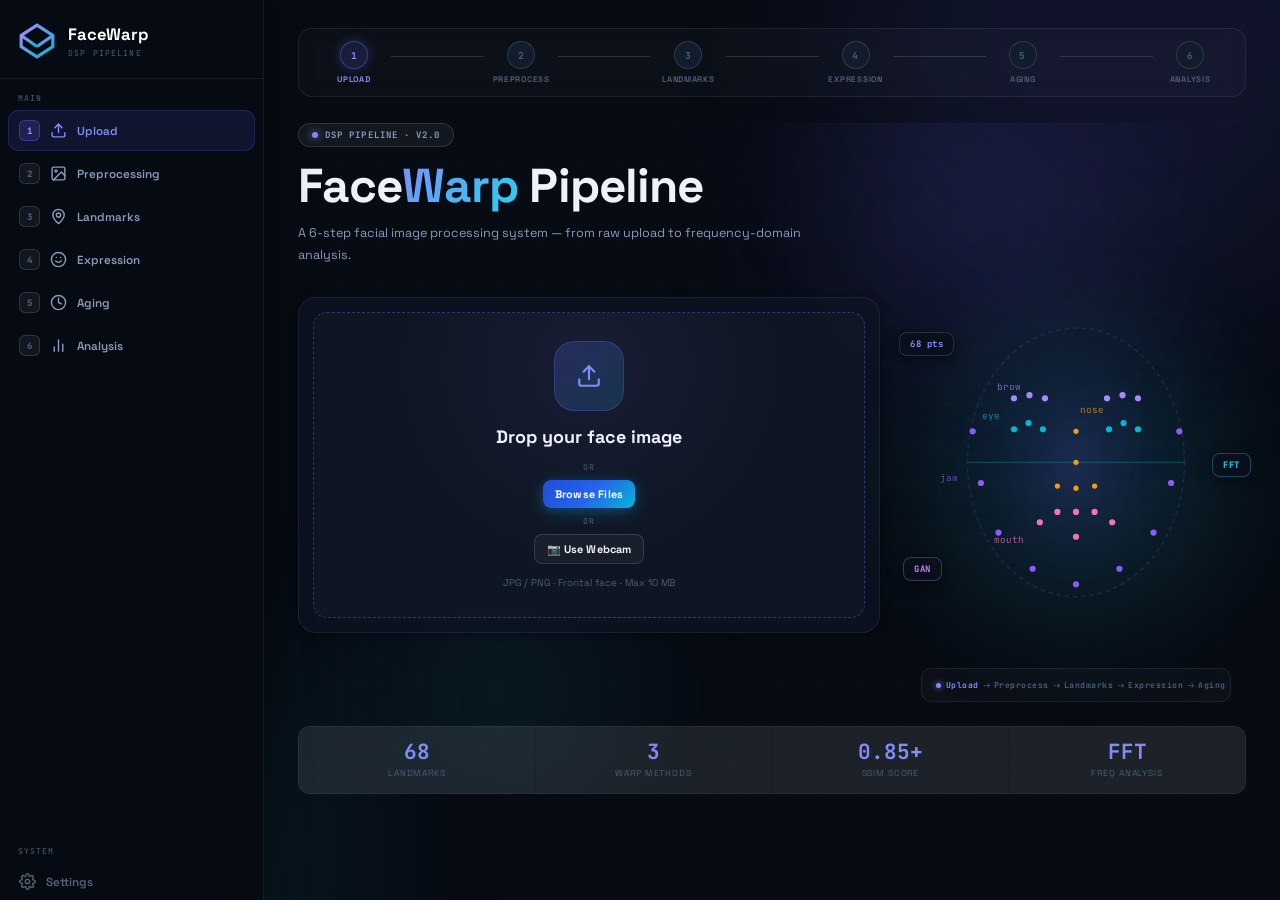
==== commit ce0049b9: "live mode çıkarıldı" ====
--- a/index.html
+++ b/index.html
@@ -5,7 +5,7 @@
   <meta charset="UTF-8" />
   <meta name="viewport" content="width=device-width,initial-scale=1.0" />
   <title>FaceWarp DSP</title>
-  <link rel="stylesheet" href="style.css" />
+  <link rel="stylesheet" href="style.css?v=tryon-glasses-1" />
   <link
     href="https://fonts.googleapis.com/css2?family=Space+Grotesk:wght@400;500;600;700;800&family=JetBrains+Mono:wght@400;500;600;700&display=swap"
     rel="stylesheet" />
@@ -255,6 +255,10 @@
                   <div><span>Blush</span><strong id="selectedBlushName">Off</strong></div>
                   <div><span>Mirror</span><strong id="mirrorStatus">Off</strong></div>
                   <div><span>Debug</span><strong id="makeupDebugStatus">Debug anchors off</strong></div>
+                  <div><span>FPS</span><strong id="trackingFps">--</strong></div>
+                  <div><span>Latency</span><strong id="trackingLatency">-- ms</strong></div>
+                  <div><span>Alpha</span><strong id="trackingAlpha">0.65 / 0.35</strong></div>
+                  <div><span>Landmarks</span><strong id="trackingFreshness">Waiting</strong></div>
                 </div>
 
                 <div class="catalog-actions">
@@ -273,13 +277,8 @@
                 </div>
               </aside>
             </div>
-            <div id="liveOutputWrap" style="display:none;padding:6px 0;">
-              <img id="liveOutput" alt="Live preview"
-                style="width:100%;border-radius:8px;border:1px solid rgba(139,92,246,.25);" />
-            </div>
             <div class="webcam-actions">
               <button class="btn btn-primary" id="btnCapture">📸 Capture Frame</button>
-              <button class="btn btn-outline" id="btnLiveMode">⏵ Live Mode</button>
               <button class="btn btn-ghost" id="btnCancelWebcam">Cancel</button>
             </div>
           </div>
@@ -2701,7 +2700,7 @@
   </main>
 
   <div id="toastContainer"></div>
-  <script src="app.js"></script>
+  <script src="app.js?v=tryon-glasses-1"></script>
 </body>
 
-</html>
+</html>
--- a/style.css
+++ b/style.css
@@ -2099,8 +2099,8 @@
   transform: scaleX(1);
 }
 
-.webcam-body.is-mirrored #webcamVideo,
-.webcam-body.is-mirrored #accessoryCanvas {
+.webcam-body.mirror-corrected #webcamVideo,
+.webcam-body.mirror-corrected #accessoryCanvas {
   transform: scaleX(-1);
 }
 
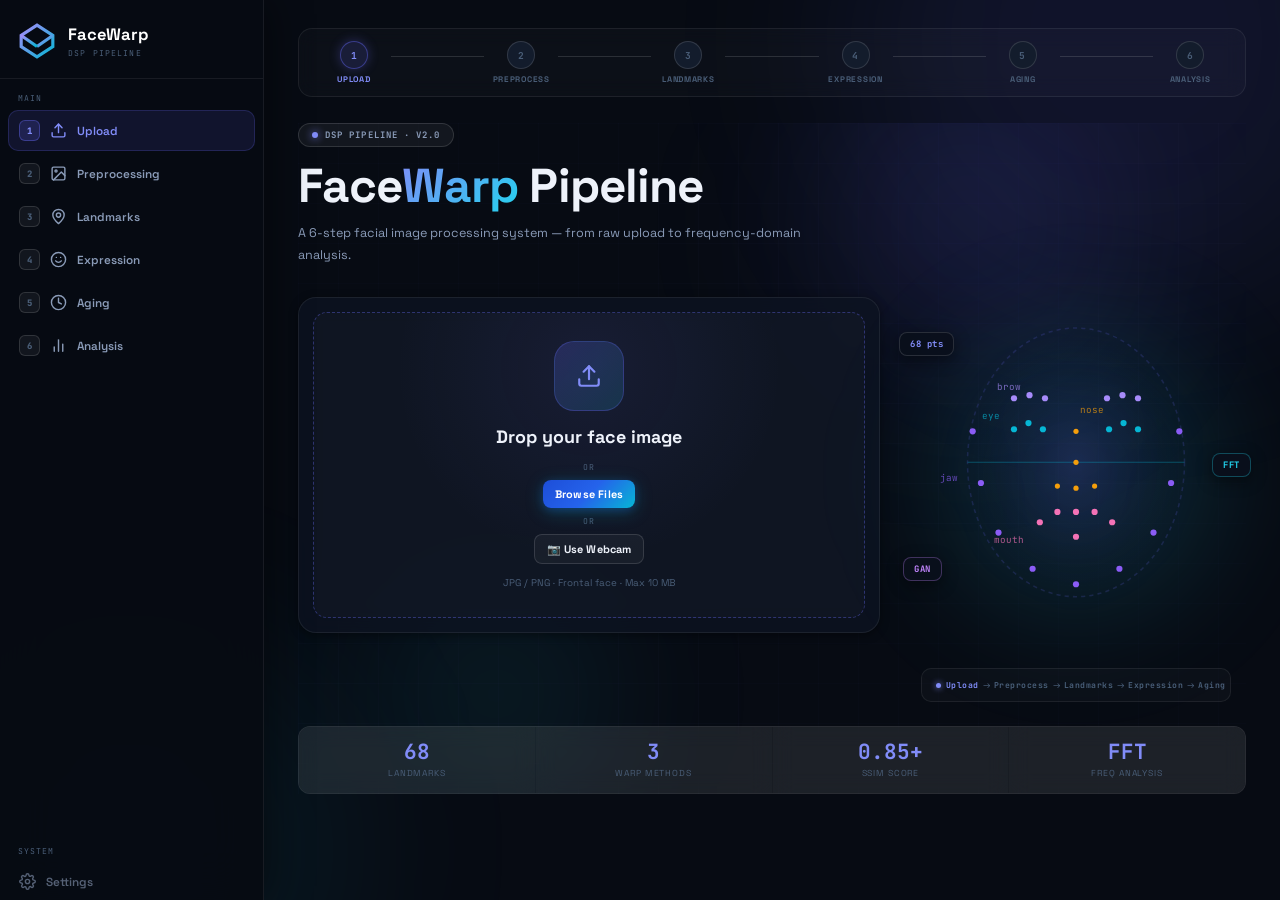
==== commit db1f5a5c: "asdasd asdasdas" ====
--- a/index.html
+++ b/index.html
@@ -2700,7 +2700,7 @@
   </main>
 
   <div id="toastContainer"></div>
-  <script src="app.js?v=tryon-glasses-1"></script>
+  <script src="app.js?v=age-fix-2"></script>
 </body>
 
 </html>
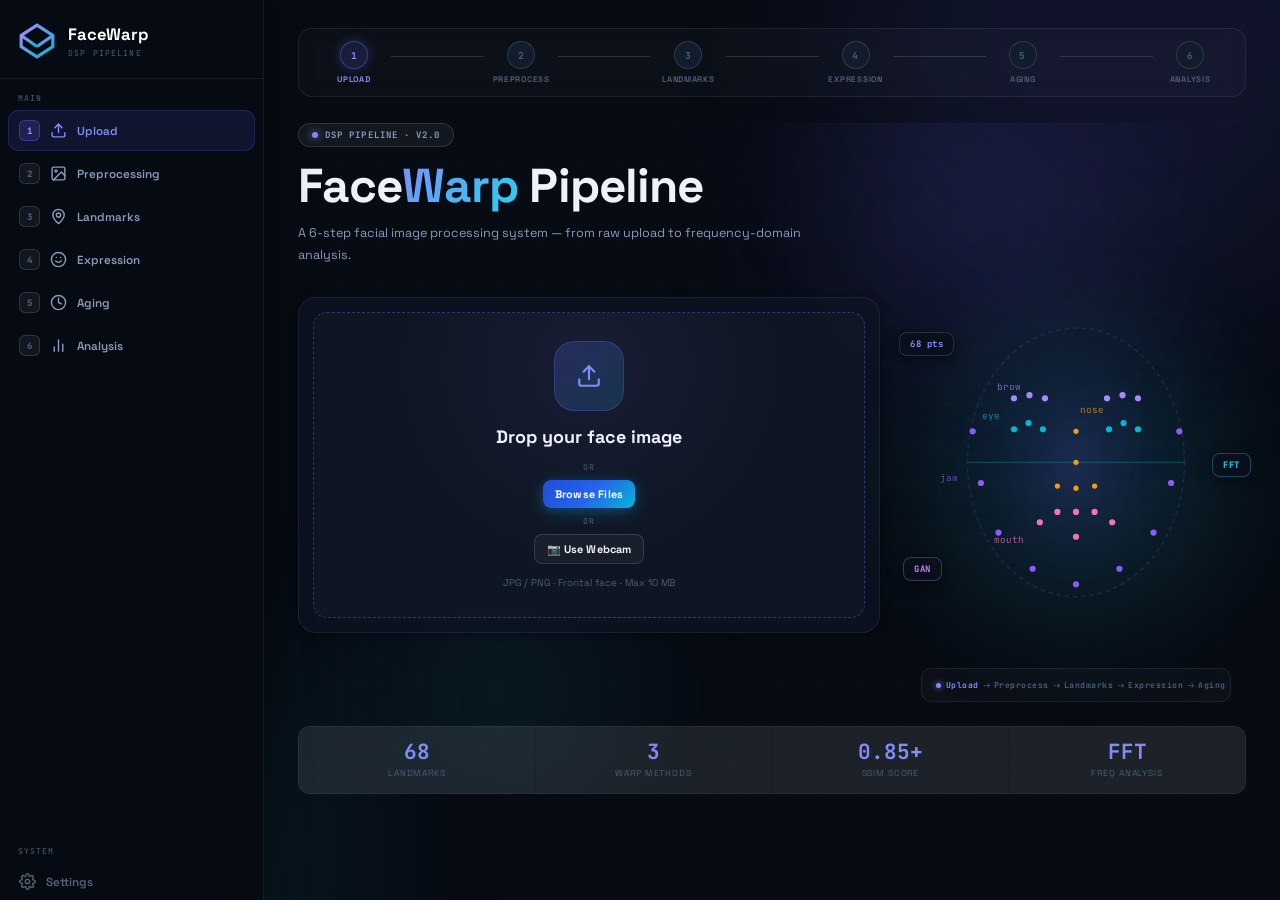
==== commit d05ae7ec: "asfsdf" ====
--- a/index.html
+++ b/index.html
@@ -257,7 +257,7 @@
                   <div><span>Debug</span><strong id="makeupDebugStatus">Debug anchors off</strong></div>
                   <div><span>FPS</span><strong id="trackingFps">--</strong></div>
                   <div><span>Latency</span><strong id="trackingLatency">-- ms</strong></div>
-                  <div><span>Alpha</span><strong id="trackingAlpha">0.65 / 0.35</strong></div>
+                  <div><span>Alpha</span><strong id="trackingAlpha">1.00 / 1.00</strong></div>
                   <div><span>Landmarks</span><strong id="trackingFreshness">Waiting</strong></div>
                 </div>
 
@@ -840,7 +840,12 @@
               <button class="seg-btn" data-val="nose" style="color:#f59e0b">Nose</button>
               <button class="seg-btn" data-val="mouth" style="color:#f472b6">Mouth</button>
             </div>
-            <div class="lm-toolbar-right">
+            <div class="lm-toolbar-sep"></div>
+            <div class="seg seg-sm" id="segSchema" style="flex:0">
+              <button class="seg-btn active" data-val="68" onclick="switchLandmarkSchema('68')">68-pt</button>
+              <button class="seg-btn" data-val="468" onclick="switchLandmarkSchema('468')">MP 468</button>
+            </div>
+            <div class="lm-toolbar-right" id="lmToolbarRight">
               <span
                 style="font-family:'JetBrains Mono',monospace;font-size:0.62rem;letter-spacing:0.05em;color:var(--indigo)">68
                 pts</span>
@@ -1124,7 +1129,7 @@
           <div class="card">
             <div class="card-head">
               <h3>Region Breakdown</h3>
-              <span class="tag" style="background:rgba(139,92,246,0.12);color:#a78bfa">68 pts</span>
+              <span id="lmRegionBadge" class="tag" style="background:rgba(139,92,246,0.12);color:#a78bfa">68 pts</span>
             </div>
             <div class="legend-grid">
               <div class="lg-row">
@@ -1177,7 +1182,7 @@
                   style="background:transparent;border:1px solid var(--line-strong);border-radius:50%"></span>
                 <div class="lg-row-inner">
                   <div class="lg-row-top"><span style="color:var(--ink);font-weight:700">Total</span><strong
-                      style="color:var(--indigo)">68</strong></div>
+                      id="lmTotalCount" style="color:var(--indigo)">68</strong></div>
                 </div>
               </div>
             </div>
@@ -2700,7 +2705,7 @@
   </main>
 
   <div id="toastContainer"></div>
-  <script src="app.js?v=age-fix-2"></script>
+  <script src="app.js?v=tryon-glasses-1"></script>
 </body>
 
-</html>+</html>
--- a/style.css
+++ b/style.css
@@ -2031,6 +2031,7 @@
 }
 
 /* ─── Webcam / Virtual Try-On ─────────────────────────────────── */
+
 .webcam-card {
   position: fixed;
   inset: 12px;
@@ -2043,9 +2044,241 @@
   margin: 0;
   box-sizing: border-box;
   overflow: hidden;
-  background: rgba(8, 13, 26, 0.96);
-  box-shadow: 0 24px 90px rgba(0, 0, 0, 0.55), 0 0 0 1px rgba(96, 165, 250, 0.16);
+  background: rgba(6, 10, 22, 0.97);
+  box-shadow: 0 24px 90px rgba(0, 0, 0, 0.65), 0 0 0 1px rgba(99, 102, 241, 0.38);
   backdrop-filter: blur(16px);
+}
+
+.catalog-topbar-actions {
+  display: flex;
+  align-items: center;
+  gap: 6px;
+  flex-shrink: 0;
+}
+
+/* ─── Catalog kicker + title overrides ─── */
+.accessory-catalog .catalog-kicker {
+  color: var(--cyan);
+  letter-spacing: 0.18em;
+}
+
+.accessory-catalog .catalog-title {
+  background: linear-gradient(100deg, #a78bfa 0%, #22d3ee 55%, #e879f9 100%);
+  -webkit-background-clip: text;
+  -webkit-text-fill-color: transparent;
+  background-clip: text;
+}
+
+/* Category nav-card accents */
+.catalog-nav-card[data-action="category-accessories"] {
+  border-left: 3px solid rgba(139, 92, 246, 0.9);
+  border-top-color: rgba(139, 92, 246, 0.28);
+  border-right-color: rgba(139, 92, 246, 0.14);
+  border-bottom-color: rgba(139, 92, 246, 0.14);
+  background: linear-gradient(130deg, rgba(99, 102, 241, 0.10) 0%, rgba(20, 26, 42, 0.94) 55%);
+}
+
+.catalog-nav-card[data-action="category-accessories"] .catalog-card-title {
+  background: linear-gradient(90deg, #a78bfa, #818cf8);
+  -webkit-background-clip: text;
+  -webkit-text-fill-color: transparent;
+  background-clip: text;
+}
+
+.catalog-nav-card[data-action="category-makeup"] {
+  border-left: 3px solid rgba(244, 114, 182, 0.9);
+  border-top-color: rgba(244, 114, 182, 0.28);
+  border-right-color: rgba(244, 114, 182, 0.14);
+  border-bottom-color: rgba(244, 114, 182, 0.14);
+  background: linear-gradient(130deg, rgba(244, 114, 182, 0.10) 0%, rgba(20, 26, 42, 0.94) 55%);
+}
+
+.catalog-nav-card[data-action="category-makeup"] .catalog-card-title {
+  background: linear-gradient(90deg, #f472b6, #e879f9);
+  -webkit-background-clip: text;
+  -webkit-text-fill-color: transparent;
+  background-clip: text;
+}
+
+.catalog-nav-card[data-action^="subcategory-"] {
+  border-left: 3px solid rgba(34, 211, 238, 0.7);
+  border-top-color: rgba(34, 211, 238, 0.18);
+  border-right-color: rgba(34, 211, 238, 0.10);
+  border-bottom-color: rgba(34, 211, 238, 0.10);
+  background: linear-gradient(130deg, rgba(34, 211, 238, 0.06) 0%, rgba(20, 26, 42, 0.94) 45%);
+}
+
+/* Favourite filter toggle button */
+.catalog-fav-filter {
+  font-size: 11px !important;
+  padding: 3px 8px !important;
+  border: 1px solid rgba(244, 114, 182, 0.38) !important;
+  color: var(--ink-soft) !important;
+  transition: background 0.18s, color 0.18s, border-color 0.18s !important;
+}
+
+.catalog-fav-filter.is-active {
+  background: rgba(244, 114, 182, 0.18) !important;
+  border-color: rgba(244, 114, 182, 0.75) !important;
+  color: #f9a8d4 !important;
+}
+
+/* Favourite heart button on each card */
+.fav-btn {
+  position: absolute;
+  top: 5px;
+  right: 5px;
+  z-index: 4;
+  background: none;
+  border: none;
+  color: rgba(255, 255, 255, 0.35);
+  font-size: 14px;
+  line-height: 1;
+  cursor: pointer;
+  padding: 2px 4px;
+  border-radius: 4px;
+  transition: color 0.18s, transform 0.18s;
+}
+
+.fav-btn:hover {
+  color: #f472b6;
+  transform: scale(1.2);
+}
+
+.fav-btn.is-fav {
+  color: #f472b6;
+}
+
+/* Swiper inside catalog */
+.catalog-swiper {
+  width: 100%;
+  padding-bottom: 32px !important;
+}
+
+.catalog-swiper .swiper-slide {
+  width: auto;
+  height: auto;
+}
+
+.catalog-model-slide {
+  display: flex;
+  flex-direction: column;
+  gap: 6px;
+  width: 130px;
+}
+
+/* Borderless card — only the accessory image + name, no box */
+.catalog-model-card-wrap {
+  position: relative;
+  width: 100%;
+}
+
+.catalog-model-slide .catalog-model-card {
+  position: relative;
+  width: 100%;
+  padding: 0;
+  min-height: unset;
+  background: none;
+  border: none;
+  border-radius: 0;
+  box-shadow: none;
+  display: flex;
+  flex-direction: column;
+  align-items: center;
+  gap: 6px;
+}
+
+.catalog-model-slide .catalog-model-card img {
+  width: 100%;
+  height: 80px !important;
+  object-fit: contain;
+  display: block;
+  margin: 0 !important;
+  transition: transform 0.2s var(--ease), filter 0.2s;
+}
+
+.catalog-model-slide .catalog-model-card:hover img {
+  transform: scale(1.12);
+  filter: drop-shadow(0 4px 14px rgba(34, 211, 238, 0.35));
+}
+
+.catalog-model-slide .catalog-model-card.is-active img {
+  filter: drop-shadow(0 0 12px rgba(34, 211, 238, 0.75)) drop-shadow(0 0 4px rgba(34, 211, 238, 0.5));
+  transform: scale(1.06);
+}
+
+/* Name label below the image */
+.catalog-model-slide .catalog-model-card span {
+  position: static;
+  background: none;
+  font-size: 10px;
+  font-weight: 600;
+  text-align: center;
+  color: var(--ink-soft);
+  white-space: nowrap;
+  overflow: hidden;
+  text-overflow: ellipsis;
+  width: 100%;
+  padding: 0 2px;
+}
+
+.catalog-model-slide .catalog-model-card.is-active span {
+  color: var(--cyan);
+}
+
+/* fav-btn positioned over the wrap div */
+.catalog-model-card-wrap .fav-btn,
+.catalog-swatch-wrap .fav-btn {
+  position: absolute;
+  top: 2px;
+  right: 2px;
+}
+
+/* Swiper theme overrides */
+.catalog-swiper .swiper-button-next,
+.catalog-swiper .swiper-button-prev {
+  color: var(--cyan);
+  --swiper-navigation-size: 18px;
+  top: 40%;
+}
+
+.catalog-swiper .swiper-pagination-bullet {
+  background: rgba(148, 163, 184, 0.4);
+}
+
+.catalog-swiper .swiper-pagination-bullet-active {
+  background: var(--cyan);
+  box-shadow: 0 0 6px rgba(34, 211, 238, 0.6);
+}
+
+/* Color swatches row under each accessory card */
+.catalog-color-swatches {
+  display: flex;
+  gap: 5px;
+  justify-content: center;
+  flex-wrap: wrap;
+  padding: 0 2px;
+}
+
+.catalog-color-dot {
+  width: 16px;
+  height: 16px;
+  border-radius: 50%;
+  border: 2px solid transparent;
+  cursor: pointer;
+  padding: 0;
+  transition: transform 0.15s, border-color 0.15s;
+  box-shadow: inset 0 0 0 1px rgba(255, 255, 255, 0.22);
+}
+
+.catalog-color-dot:hover {
+  transform: scale(1.2);
+}
+
+.catalog-color-dot.is-active {
+  border-color: var(--cyan);
+  box-shadow: 0 0 0 2px rgba(34, 211, 238, 0.28), 0 0 8px rgba(34, 211, 238, 0.4);
+  transform: scale(1.2);
 }
 
 body.tryon-open {
@@ -2075,11 +2308,12 @@
   position: relative;
   border-radius: 10px;
   overflow: hidden;
-  border: 1px solid var(--line);
+  border: 1px solid rgba(34, 211, 238, 0.18);
   height: 100%;
   min-height: 0;
   background: var(--bg-surface);
   margin-bottom: 0;
+  box-shadow: 0 0 0 1px rgba(99, 102, 241, 0.10), 0 0 40px rgba(0, 0, 0, 0.4);
 }
 
 #webcamVideo {
@@ -2095,6 +2329,7 @@
   inset: 0;
   width: 100%;
   height: 100%;
+  object-fit: cover;
   pointer-events: none;
   transform: scaleX(1);
 }
@@ -2105,14 +2340,19 @@
 }
 
 .accessory-catalog {
-  border: 1px solid rgba(139, 92, 246, 0.25);
+  border: 1px solid rgba(139, 92, 246, 0.42);
+  border-top-color: rgba(99, 102, 241, 0.65);
   border-radius: 10px;
-  background: rgba(10, 15, 28, 0.72);
+  background: linear-gradient(175deg, rgba(15, 20, 38, 0.96) 0%, rgba(9, 14, 26, 0.94) 100%);
   padding: 14px;
   min-height: 0;
   max-height: none;
   height: 100%;
   overflow: auto;
+  box-shadow:
+    inset 0 2px 0 rgba(99, 102, 241, 0.22),
+    inset 0 0 50px rgba(0, 0, 0, 0.25),
+    0 0 36px rgba(99, 102, 241, 0.07);
 }
 
 .catalog-topbar {
@@ -2128,7 +2368,7 @@
   font-size: 10px;
   letter-spacing: 0.12em;
   text-transform: uppercase;
-  color: var(--accent-cyan);
+  color: var(--cyan);
   margin-bottom: 4px;
 }
 
@@ -2139,14 +2379,15 @@
 }
 
 .catalog-breadcrumb {
-  border: 1px solid rgba(99, 102, 241, 0.20);
+  border: 1px solid rgba(99, 102, 241, 0.28);
   border-radius: 8px;
   padding: 8px 10px;
-  color: var(--ink-muted);
+  color: var(--ink-soft);
   font-family: var(--mono);
   font-size: 11px;
   margin-bottom: 12px;
-  background: rgba(255, 255, 255, 0.025);
+  background: linear-gradient(135deg, rgba(99, 102, 241, 0.10), rgba(34, 211, 238, 0.04));
+  box-shadow: inset 0 1px 0 rgba(139, 92, 246, 0.12);
 }
 
 .catalog-menu {
@@ -2156,29 +2397,35 @@
 }
 
 .catalog-nav-card,
-.catalog-model-card {
-  border: 1px solid rgba(148, 163, 184, 0.24);
+:not(.catalog-model-slide)>.catalog-model-card {
+  border: 1px solid rgba(148, 163, 184, 0.2);
   border-radius: 9px;
-  background: rgba(20, 26, 42, 0.92);
+  background: rgba(18, 24, 40, 0.94);
   color: var(--ink);
   cursor: pointer;
   text-align: left;
   min-height: 68px;
   padding: 11px 12px;
-  transition: border-color 0.18s, transform 0.18s, background 0.18s;
+  transition: border-color 0.2s, transform 0.2s, background 0.2s, box-shadow 0.2s;
 }
 
 .catalog-nav-card:hover,
-.catalog-model-card:hover {
-  border-color: rgba(34, 211, 238, 0.72);
-  background: rgba(28, 38, 64, 0.95);
-  transform: translateY(-1px);
-}
-
-.catalog-model-card.is-active,
+:not(.catalog-model-slide)>.catalog-model-card:hover {
+  border-color: rgba(34, 211, 238, 0.85);
+  background: rgba(28, 42, 72, 0.98);
+  transform: translateY(-2px);
+}
+
+:not(.catalog-model-slide)>.catalog-model-card.is-active {
+  border-color: rgba(34, 211, 238, 0.95);
+  background: rgba(34, 211, 238, 0.07);
+  box-shadow: 0 0 0 1px rgba(34, 211, 238, 0.32);
+}
+
 .catalog-swatch.is-active {
-  border-color: rgba(34, 211, 238, 0.95);
-  box-shadow: 0 0 0 1px rgba(34, 211, 238, 0.24), 0 0 24px rgba(34, 211, 238, 0.12);
+  border-color: rgba(244, 114, 182, 0.9);
+  background: rgba(244, 114, 182, 0.08);
+  box-shadow: 0 0 0 1px rgba(244, 114, 182, 0.28);
 }
 
 .catalog-card-title {
@@ -2189,8 +2436,9 @@
 
 .catalog-card-sub {
   display: block;
-  color: var(--ink-muted);
+  color: var(--ink-soft);
   font-size: 12px;
+  margin-top: 1px;
 }
 
 .catalog-model-grid {
@@ -2219,17 +2467,28 @@
   gap: 8px;
 }
 
+.catalog-swatch-wrap {
+  position: relative;
+}
+
 .catalog-swatch {
   display: flex;
   align-items: center;
   gap: 8px;
   min-height: 48px;
-  border: 1px solid rgba(148, 163, 184, 0.24);
+  border: 1px solid rgba(148, 163, 184, 0.2);
   border-radius: 9px;
-  background: rgba(20, 26, 42, 0.92);
+  background: rgba(18, 24, 40, 0.92);
   color: var(--ink);
   cursor: pointer;
   padding: 8px 10px;
+  transition: border-color 0.2s, background 0.2s, box-shadow 0.2s;
+}
+
+.catalog-swatch:hover {
+  border-color: rgba(244, 114, 182, 0.5);
+  background: rgba(244, 114, 182, 0.06);
+  box-shadow: 0 4px 16px rgba(244, 114, 182, 0.10);
 }
 
 .catalog-swatch-dot {
@@ -2247,22 +2506,30 @@
 }
 
 .catalog-selected div {
-  border: 1px solid rgba(99, 102, 241, 0.22);
+  position: relative;
+  border: 1px solid rgba(99, 102, 241, 0.26);
+  border-left: 2px solid rgba(99, 102, 241, 0.7);
   border-radius: 8px;
   padding: 8px 10px;
-  background: rgba(255, 255, 255, 0.035);
+  background: linear-gradient(135deg, rgba(99, 102, 241, 0.07), rgba(14, 20, 36, 0.65));
+  overflow: hidden;
 }
 
 .catalog-selected span {
   display: block;
-  color: var(--ink-muted);
-  font-size: 11px;
-  margin-bottom: 2px;
+  color: var(--ink-soft);
+  font-size: 10px;
+  margin-bottom: 3px;
+  text-transform: uppercase;
+  letter-spacing: 0.09em;
+  font-family: var(--mono);
 }
 
 .catalog-selected strong {
-  color: var(--ink);
+  color: var(--cyan);
   font-size: 13px;
+  font-family: var(--mono);
+  font-weight: 700;
 }
 
 .catalog-section {
@@ -2318,9 +2585,11 @@
   grid-template-columns: 1fr 1fr;
   gap: 6px;
   margin-top: 14px;
-  color: var(--ink-muted);
+  color: var(--ink-soft);
   font-family: var(--mono);
   font-size: 10px;
+  border-top: 1px solid rgba(99, 102, 241, 0.14);
+  padding-top: 10px;
 }
 
 .catalog-actions {
@@ -4514,4 +4783,4 @@
 /* Lips / mouth — pink */
 #page-aging .aging-face-wrap-active .face-svg path:nth-child(10) {
   stroke: #EC4899 !important;
-}
+}
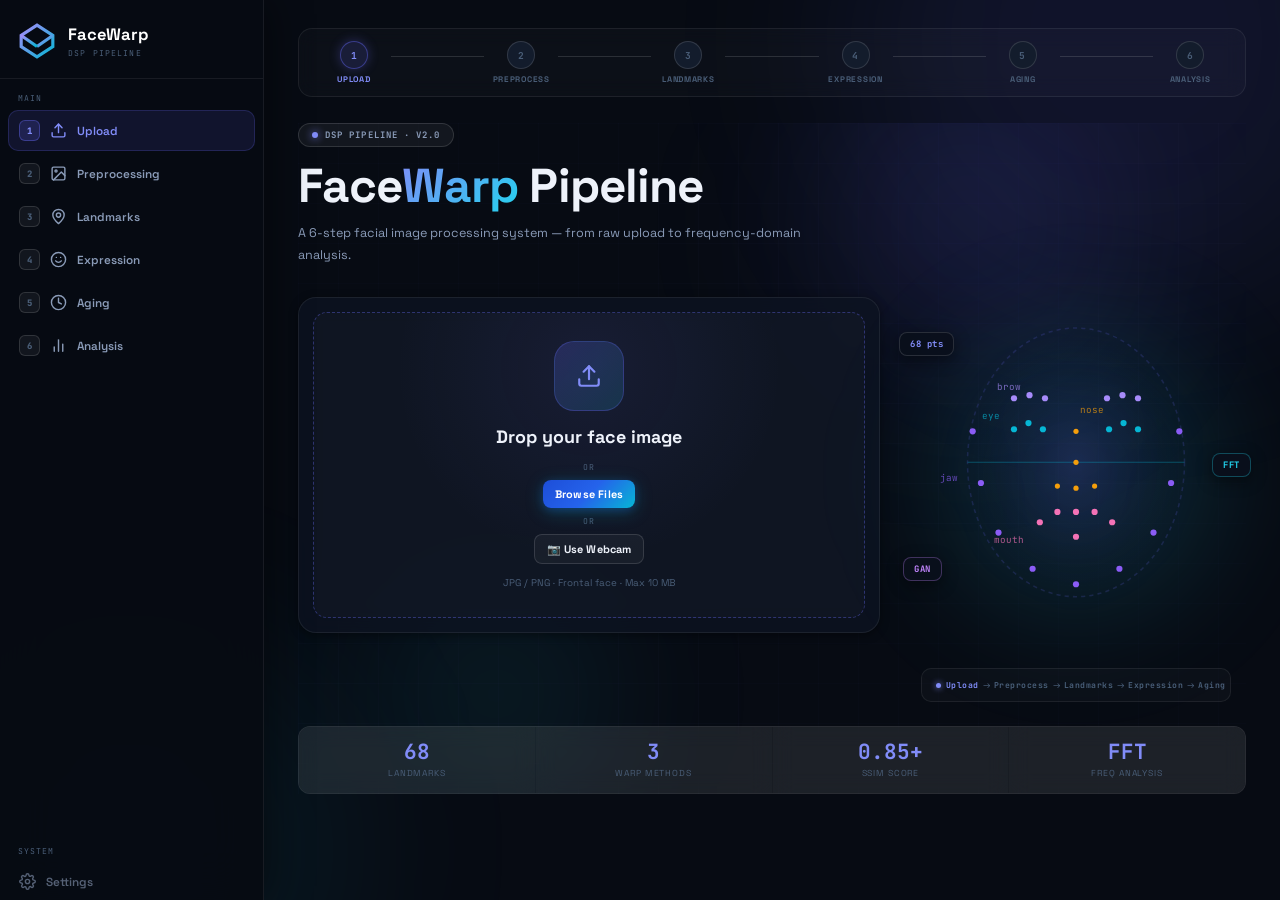
==== commit 7618de69: "remove earring and stuff" ====
--- a/index.html
+++ b/index.html
@@ -249,8 +249,6 @@
                 <div class="catalog-selected">
                   <div><span>Glasses</span><strong id="selectedGlassesName">Off</strong></div>
                   <div><span>Hat</span><strong id="selectedHatName">Off</strong></div>
-                  <div><span>Earrings</span><strong id="selectedEarringsName">Off</strong></div>
-                  <div><span>Necklace</span><strong id="selectedNecklaceName">Off</strong></div>
                   <div><span>Lipstick</span><strong id="selectedLipstickName">Off</strong></div>
                   <div><span>Blush</span><strong id="selectedBlushName">Off</strong></div>
                   <div><span>Mirror</span><strong id="mirrorStatus">Off</strong></div>
